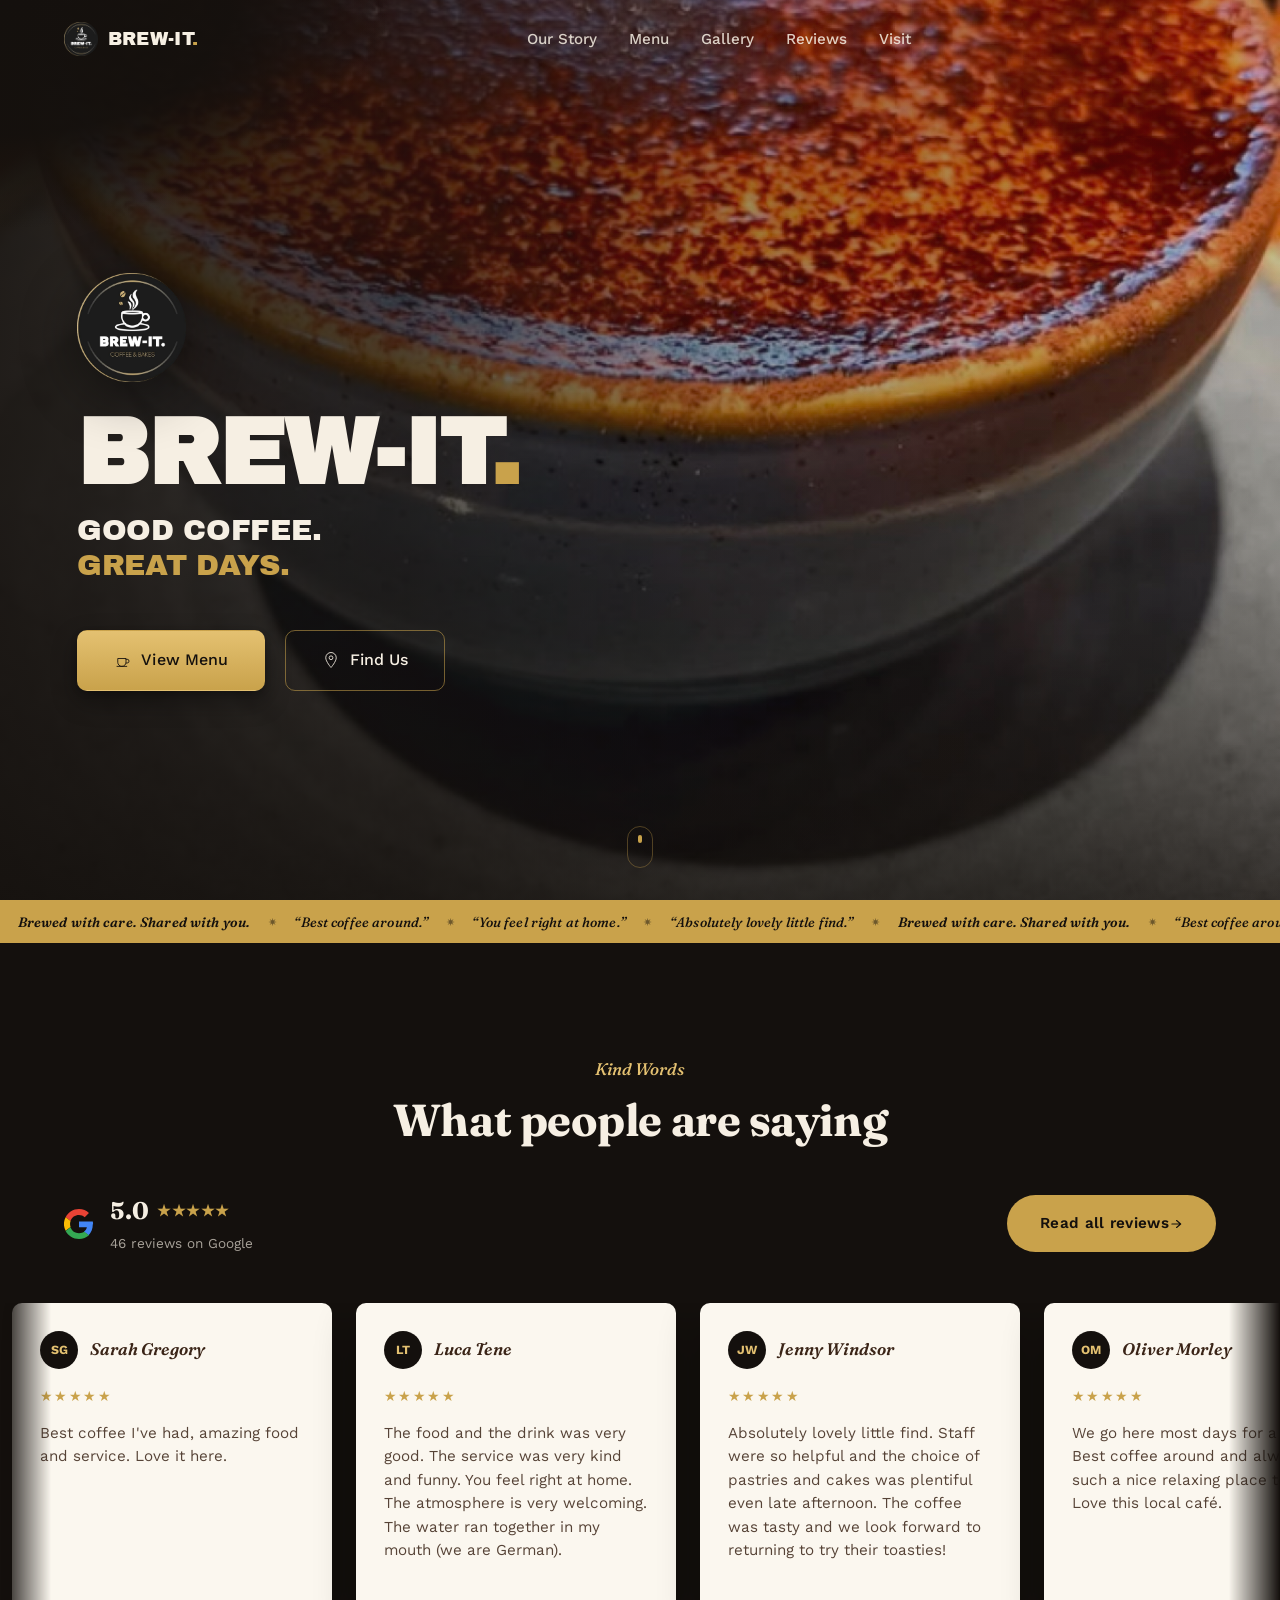
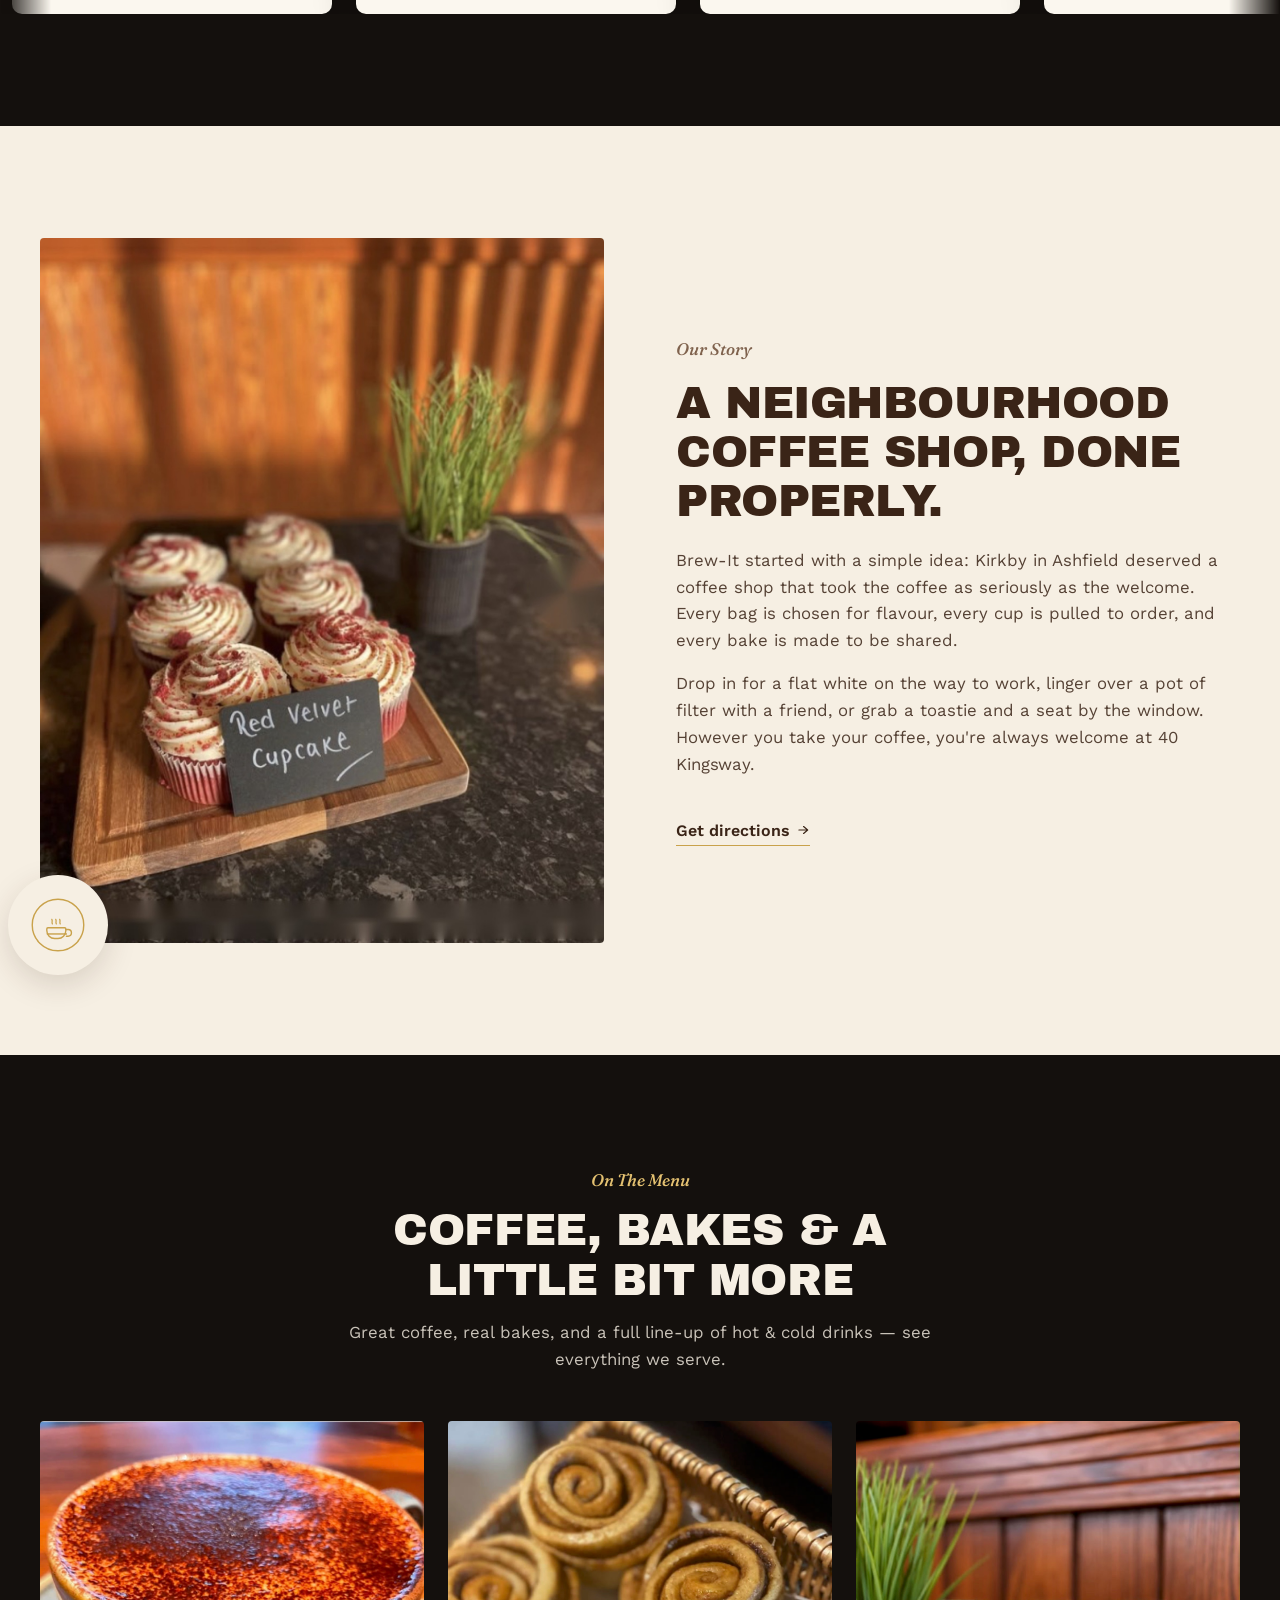
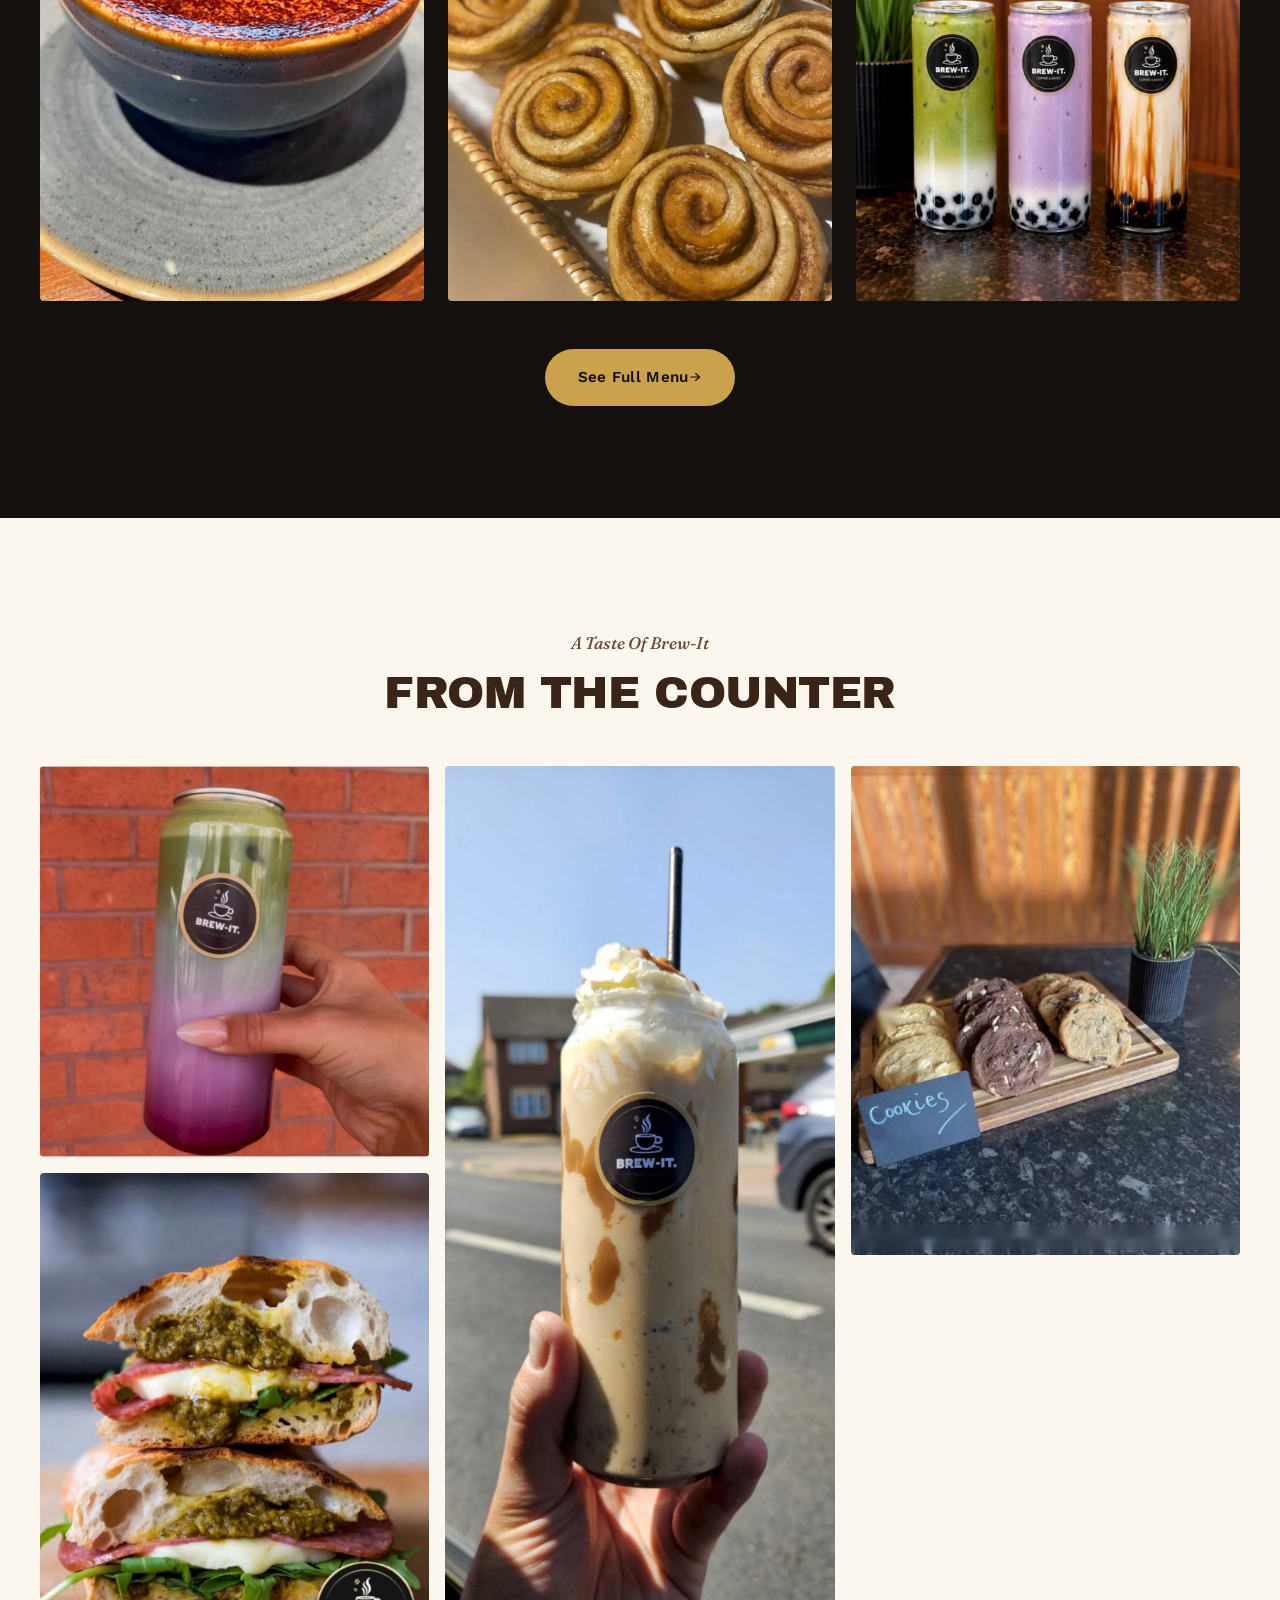
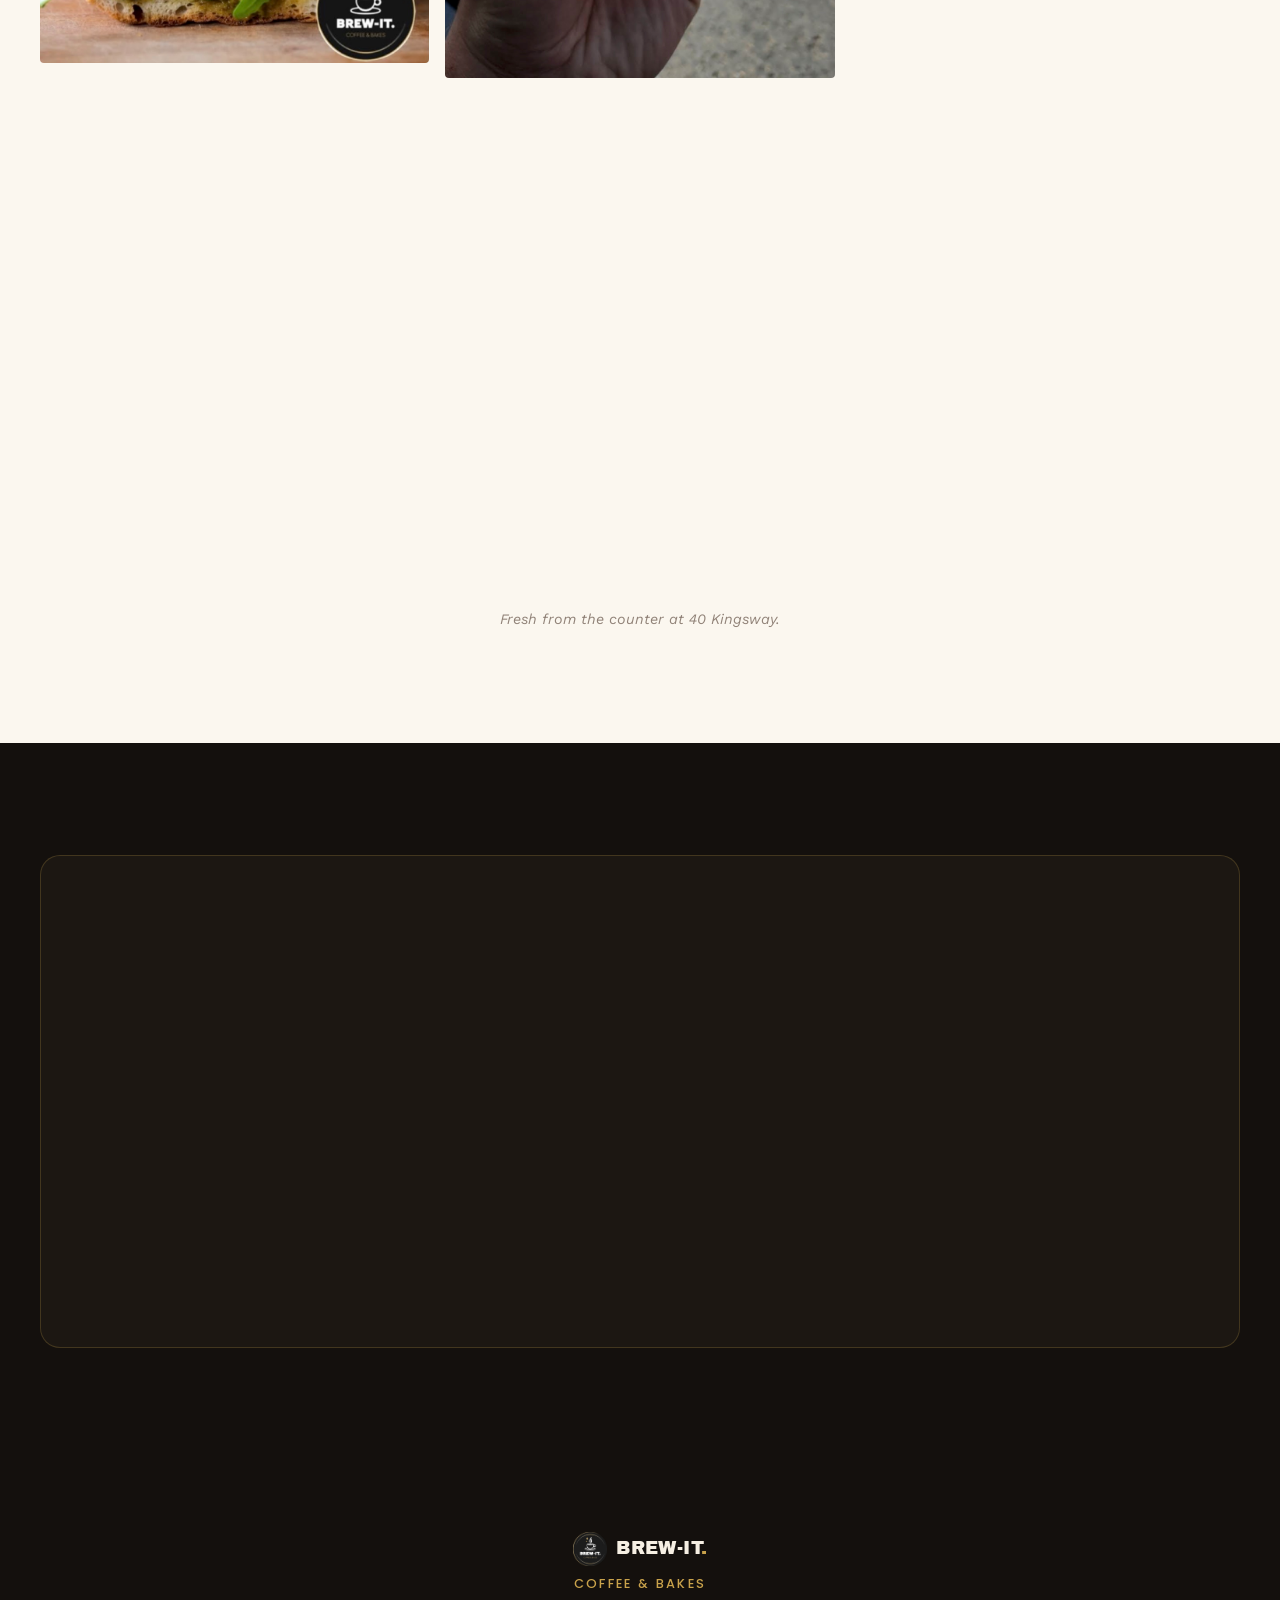
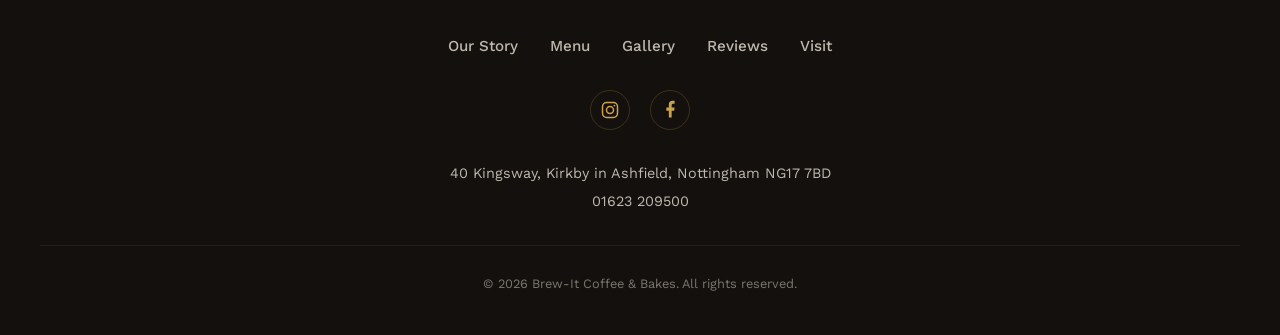
==== index.html @ 69f3419f "Swap hero video poster to the coffee photo next to the cinnamon rolls Replaces hero.jpg with menu-co" ====
<!doctype html>
<html lang="en">
<head>
<meta charset="UTF-8" />
<meta name="viewport" content="width=device-width, initial-scale=1" />
<title>Brew-It — Coffee &amp; Bakes, Kirkby in Ashfield</title>
<meta name="description" content="Brew-It Coffee & Bakes — good coffee, great days. Independent coffee shop at 40 Kingsway, Kirkby in Ashfield, Nottingham." />
<link rel="icon" href="assets/images/favicon.svg" type="image/svg+xml" />
<link rel="preconnect" href="https://fonts.googleapis.com" />
<link rel="preconnect" href="https://fonts.gstatic.com" crossorigin />
<link href="https://fonts.googleapis.com/css2?family=Archivo+Black&family=Fraunces:ital,opsz,wght@0,9..144,500;0,9..144,600;0,9..144,700;1,9..144,500&family=Poppins:wght@400;500;600&family=Work+Sans:wght@300;400;500;600;700&display=swap" rel="stylesheet">
<link rel="stylesheet" href="css/style.css" />
</head>
<body>

<!-- Reusable brand mark: gold ring + steaming cup, echoes the Brew-It logo -->
<svg width="0" height="0" style="position:absolute">
  <symbol id="ring-mark" viewBox="0 0 100 100">
    <circle cx="50" cy="50" r="46" fill="none" stroke="currentColor" stroke-width="2.5"/>
    <path d="M32 55 h30 a2 2 0 0 1 2 2 v3 a14 14 0 0 1 -14 14 h-6 a14 14 0 0 1 -14 -14 v-3 a2 2 0 0 1 2 -2 Z" fill="none" stroke="currentColor" stroke-width="2.5" stroke-linejoin="round"/>
    <path d="M64 58 h4 a6 6 0 0 1 0 12 h-3" fill="none" stroke="currentColor" stroke-width="2.5" stroke-linecap="round"/>
    <line x1="30" y1="66" x2="66" y2="66" stroke="currentColor" stroke-width="2.5"/>
    <path d="M40 48 c-2 -3 1 -4 -1 -8 M47 48 c-2 -3 1 -4 -1 -8 M54 48 c-2 -3 1 -4 -1 -8" fill="none" stroke="currentColor" stroke-width="2.2" stroke-linecap="round"/>
  </symbol>
  <symbol id="icon-bean" viewBox="0 0 48 48">
    <path d="M24 6c11 0 18 8 18 18s-7 18-18 18S6 34 6 24 13 6 24 6Z" fill="none" stroke="currentColor" stroke-width="2.3"/>
    <path d="M14 34C20 26 20 18 14 10" fill="none" stroke="currentColor" stroke-width="2.3" stroke-linecap="round"/>
  </symbol>
  <symbol id="icon-drip" viewBox="0 0 48 48">
    <path d="M24 6c7 10 13 17 13 24a13 13 0 1 1-26 0c0-7 6-14 13-24Z" fill="none" stroke="currentColor" stroke-width="2.3" stroke-linejoin="round"/>
  </symbol>
  <symbol id="icon-sun" viewBox="0 0 48 48">
    <circle cx="24" cy="24" r="10" fill="none" stroke="currentColor" stroke-width="2.3"/>
    <g stroke="currentColor" stroke-width="2.3" stroke-linecap="round">
      <line x1="24" y1="4" x2="24" y2="10"/><line x1="24" y1="38" x2="24" y2="44"/>
      <line x1="4" y1="24" x2="10" y2="24"/><line x1="38" y1="24" x2="44" y2="24"/>
      <line x1="9" y1="9" x2="13" y2="13"/><line x1="35" y1="35" x2="39" y2="39"/>
      <line x1="39" y1="9" x2="35" y2="13"/><line x1="13" y1="35" x2="9" y2="39"/>
    </g>
  </symbol>
  <symbol id="icon-croissant" viewBox="0 0 48 48">
    <path d="M6 30c4-14 16-22 30-22-2 6-2 10 2 14-6 0-9 3-9 8 0 4 3 7 8 7-8 6-18 8-27 3-6-3-6-6-4-10Z" fill="none" stroke="currentColor" stroke-width="2.3" stroke-linejoin="round"/>
  </symbol>
  <symbol id="icon-heart" viewBox="0 0 48 48">
    <path d="M24 41S6 29 6 17a10 10 0 0 1 18-6 10 10 0 0 1 18 6c0 12-18 24-18 24Z" fill="none" stroke="currentColor" stroke-width="2.3" stroke-linejoin="round"/>
  </symbol>
  <symbol id="icon-cup" viewBox="0 0 48 48">
    <path d="M10 20h22v10a11 11 0 0 1-11 11 11 11 0 0 1-11-11Z" fill="none" stroke="currentColor" stroke-width="2.3" stroke-linejoin="round"/>
    <path d="M32 22h3a5 5 0 0 1 0 10h-3" fill="none" stroke="currentColor" stroke-width="2.3" stroke-linecap="round"/>
    <line x1="8" y1="41" x2="34" y2="41" stroke="currentColor" stroke-width="2.3" stroke-linecap="round"/>
  </symbol>
  <symbol id="icon-pin" viewBox="0 0 48 48">
    <path d="M24 44S10 28 10 18a14 14 0 1 1 28 0c0 10-14 26-14 26Z" fill="none" stroke="currentColor" stroke-width="2.3" stroke-linejoin="round"/>
    <circle cx="24" cy="18" r="5" fill="none" stroke="currentColor" stroke-width="2.3"/>
  </symbol>
  <symbol id="icon-clock" viewBox="0 0 48 48">
    <circle cx="24" cy="24" r="18" fill="none" stroke="currentColor" stroke-width="2.3"/>
    <path d="M24 14v10l7 5" fill="none" stroke="currentColor" stroke-width="2.3" stroke-linecap="round" stroke-linejoin="round"/>
  </symbol>
  <symbol id="icon-phone" viewBox="0 0 48 48">
    <path d="M13 8h6l3 8-4 3c2 6 6 10 12 12l3-4 8 3v6c0 2-2 4-4 4C21 40 8 27 8 12c0-2 2-4 5-4Z" fill="none" stroke="currentColor" stroke-width="2.3" stroke-linejoin="round"/>
  </symbol>
  <symbol id="icon-arrow" viewBox="0 0 24 24">
    <path d="M5 12h13M13 6l7 6-7 6" fill="none" stroke="currentColor" stroke-width="2" stroke-linecap="round" stroke-linejoin="round"/>
  </symbol>
  <symbol id="icon-external" viewBox="0 0 24 24">
    <path d="M7 17 17 7M9 7h8v8" fill="none" stroke="currentColor" stroke-width="2" stroke-linecap="round" stroke-linejoin="round"/>
  </symbol>
  <symbol id="icon-instagram" viewBox="0 0 24 24">
    <rect x="3" y="3" width="18" height="18" rx="5" fill="none" stroke="currentColor" stroke-width="1.8"/>
    <circle cx="12" cy="12" r="4.2" fill="none" stroke="currentColor" stroke-width="1.8"/>
    <circle cx="17.3" cy="6.7" r="1.1" fill="currentColor"/>
  </symbol>
  <symbol id="icon-facebook" viewBox="0 0 24 24">
    <path d="M14 21v-8h3l.5-4H14V6.5c0-1.2.4-2 2.1-2H17.5V1.1C17.2 1 16.1 1 14.9 1 12.3 1 10.6 2.6 10.6 5.4V9H7.6v4h3v8Z" fill="currentColor"/>
  </symbol>
  <symbol id="icon-google" viewBox="0 0 48 48">
    <path fill="#EA4335" d="M24 9.5c3.5 0 6.6 1.2 9.1 3.6l6.8-6.8C35.9 2.4 30.4 0 24 0 14.6 0 6.5 5.4 2.6 13.2l7.9 6.1C12.4 13 17.7 9.5 24 9.5Z"/>
    <path fill="#4285F4" d="M46.5 24.5c0-1.6-.1-3.1-.4-4.5H24v9h12.6c-.5 3-2.2 5.5-4.7 7.2l7.4 5.7c4.3-4 6.8-9.9 6.8-17.4Z"/>
    <path fill="#FBBC05" d="M10.5 19.3a14.5 14.5 0 0 0 0 9.4l-7.9 6.1a24 24 0 0 1 0-21.6l7.9 6.1Z"/>
    <path fill="#34A853" d="M24 48c6.5 0 11.9-2.1 15.9-5.9l-7.4-5.7c-2.1 1.4-4.8 2.2-8.5 2.2-6.3 0-11.6-3.5-13.5-9.5l-7.9 6.1C6.5 42.6 14.6 48 24 48Z"/>
  </symbol>
</svg>

<a class="skip-link" href="#main">Skip to main content</a>

<header class="nav" id="siteNav">
  <div class="nav-inner">
    <a class="brand" href="#home" aria-label="Brew-It home">
      <img class="mark" src="assets/images/brand/logo.png" alt="" />
      <span class="brand-word">BREW-IT<span class="brand-dot">.</span></span>
    </a>
    <nav class="nav-links" aria-label="Primary">
      <a href="#story">Our Story</a>
      <a href="menu.html">Menu</a>
      <a href="#gallery">Gallery</a>
      <a href="#reviews">Reviews</a>
      <a href="visit.html">Visit</a>
    </nav>
    <button class="nav-toggle" id="navToggle" aria-expanded="false" aria-controls="mobileMenu" aria-label="Open menu">
      <span></span><span></span><span></span>
    </button>
  </div>
  <div class="mobile-menu" id="mobileMenu">
    <a href="#story">Our Story</a>
    <a href="menu.html">Menu</a>
    <a href="#gallery">Gallery</a>
    <a href="#reviews">Reviews</a>
    <a href="visit.html">Visit</a>
  </div>
</header>

<main id="main">

  <!-- HERO -->
  <section class="hero" id="home">
    <div class="hero-media">
      <video autoplay muted loop playsinline
        poster="assets/images/photos/menu-coffee.jpg"
        aria-hidden="true">
        <source src="assets/video/hero.mp4" type="video/mp4" />
      </video>
    </div>
    <div class="hero-scrim"></div>
    <div class="hero-content">
      <img class="hero-logo" src="assets/images/brand/logo.png" alt="Brew-It — Coffee &amp; Bakes" width="96" height="96" />
      <h1 class="hero-title">Brew-It<span class="gold">.</span></h1>
      <p class="hero-tagline">GOOD COFFEE.<br><span class="gold">GREAT DAYS.</span></p>
      <div class="hero-actions">
        <a href="menu.html" class="btn btn-gold"><svg class="icon-xs" aria-hidden="true"><use href="#icon-cup"/></svg> View Menu</a>
        <a href="visit.html" class="btn btn-outline"><svg class="icon-xs" aria-hidden="true"><use href="#icon-pin"/></svg> Find Us</a>
      </div>
    </div>
    <a class="scroll-cue" href="#values" aria-label="Scroll to content">
      <span></span>
    </a>
  </section>

  <!-- RIBBON: tagline sliding together with kind words -->
  <div class="ribbon">
    <div class="ribbon-track">
      <span class="ribbon-group">
        <span class="ribbon-item ribbon-item-tag">Brewed with care. Shared with you.</span>
        <span class="ribbon-sep" aria-hidden="true">✷</span>
        <span class="ribbon-item">“Best coffee around.”</span>
        <span class="ribbon-sep" aria-hidden="true">✷</span>
        <span class="ribbon-item">“You feel right at home.”</span>
        <span class="ribbon-sep" aria-hidden="true">✷</span>
        <span class="ribbon-item">“Absolutely lovely little find.”</span>
        <span class="ribbon-sep" aria-hidden="true">✷</span>
      </span>
      <span class="ribbon-group" aria-hidden="true">
        <span class="ribbon-item ribbon-item-tag">Brewed with care. Shared with you.</span>
        <span class="ribbon-sep" aria-hidden="true">✷</span>
        <span class="ribbon-item">“Best coffee around.”</span>
        <span class="ribbon-sep" aria-hidden="true">✷</span>
        <span class="ribbon-item">“You feel right at home.”</span>
        <span class="ribbon-sep" aria-hidden="true">✷</span>
        <span class="ribbon-item">“Absolutely lovely little find.”</span>
        <span class="ribbon-sep" aria-hidden="true">✷</span>
      </span>
    </div>
  </div>

  <!-- REVIEWS -->
  <section class="reviews" id="reviews">
    <div class="section-head">
      <p class="eyebrow eyebrow-light">Kind Words</p>
      <h2>What people are saying</h2>
    </div>

    <div class="reviews-head">
      <div class="reviews-rating">
        <svg class="icon-google" aria-hidden="true"><use href="#icon-google"/></svg>
        <div class="reviews-rating-text">
          <span class="reviews-score"><span id="reviewsScore">5.0</span><span class="reviews-score-stars" aria-hidden="true">★★★★★</span></span>
          <span class="reviews-count" id="reviewsCount">46 reviews on Google</span>
        </div>
      </div>
      <a class="btn btn-gold" id="reviewsLink" href="https://maps.google.com/?cid=4557499502596053492" target="_blank" rel="noopener">
        Read all reviews <svg class="icon-xs" aria-hidden="true"><use href="#icon-arrow"/></svg>
      </a>
    </div>

    <div class="review-marquee">
      <div class="review-track" id="reviewTrack">
        <div class="review-group">
          <blockquote class="review-tile">
            <div class="review-tile-head"><span class="review-avatar">SG</span><cite>Sarah Gregory</cite></div>
            <div class="review-tile-stars" aria-hidden="true">★★★★★</div>
            <p>Best coffee I've had, amazing food and service. Love it here.</p>
          </blockquote>
          <blockquote class="review-tile">
            <div class="review-tile-head"><span class="review-avatar">LT</span><cite>Luca Tene</cite></div>
            <div class="review-tile-stars" aria-hidden="true">★★★★★</div>
            <p>The food and the drink was very good. The service was very kind and funny. You feel right at home. The atmosphere is very welcoming. The water ran together in my mouth (we are German).</p>
          </blockquote>
          <blockquote class="review-tile">
            <div class="review-tile-head"><span class="review-avatar">JW</span><cite>Jenny Windsor</cite></div>
            <div class="review-tile-stars" aria-hidden="true">★★★★★</div>
            <p>Absolutely lovely little find. Staff were so helpful and the choice of pastries and cakes was plentiful even late afternoon. The coffee was tasty and we look forward to returning to try their toasties!</p>
          </blockquote>
          <blockquote class="review-tile">
            <div class="review-tile-head"><span class="review-avatar">OM</span><cite>Oliver Morley</cite></div>
            <div class="review-tile-stars" aria-hidden="true">★★★★★</div>
            <p>We go here most days for a coffee! Best coffee around and always such a nice relaxing place to sit. Love this local café.</p>
          </blockquote>
          <blockquote class="review-tile">
            <div class="review-tile-head"><span class="review-avatar">KG</span><cite>Kay Gilson</cite></div>
            <div class="review-tile-stars" aria-hidden="true">★★★★★</div>
            <p>First time we visited today and what a lovely experience. Delicious food and drinks and clean and relaxing atmosphere. Had my son with us and he enjoyed his sausage roll before a trip to the park. Will definitely visit again ☺️</p>
          </blockquote>
        </div>
        <div class="review-group" aria-hidden="true">
          <blockquote class="review-tile">
            <div class="review-tile-head"><span class="review-avatar">SG</span><cite>Sarah Gregory</cite></div>
            <div class="review-tile-stars" aria-hidden="true">★★★★★</div>
            <p>Best coffee I've had, amazing food and service. Love it here.</p>
          </blockquote>
          <blockquote class="review-tile">
            <div class="review-tile-head"><span class="review-avatar">LT</span><cite>Luca Tene</cite></div>
            <div class="review-tile-stars" aria-hidden="true">★★★★★</div>
            <p>The food and the drink was very good. The service was very kind and funny. You feel right at home. The atmosphere is very welcoming. The water ran together in my mouth (we are German).</p>
          </blockquote>
          <blockquote class="review-tile">
            <div class="review-tile-head"><span class="review-avatar">JW</span><cite>Jenny Windsor</cite></div>
            <div class="review-tile-stars" aria-hidden="true">★★★★★</div>
            <p>Absolutely lovely little find. Staff were so helpful and the choice of pastries and cakes was plentiful even late afternoon. The coffee was tasty and we look forward to returning to try their toasties!</p>
          </blockquote>
          <blockquote class="review-tile">
            <div class="review-tile-head"><span class="review-avatar">OM</span><cite>Oliver Morley</cite></div>
            <div class="review-tile-stars" aria-hidden="true">★★★★★</div>
            <p>We go here most days for a coffee! Best coffee around and always such a nice relaxing place to sit. Love this local café.</p>
          </blockquote>
          <blockquote class="review-tile">
            <div class="review-tile-head"><span class="review-avatar">KG</span><cite>Kay Gilson</cite></div>
            <div class="review-tile-stars" aria-hidden="true">★★★★★</div>
            <p>First time we visited today and what a lovely experience. Delicious food and drinks and clean and relaxing atmosphere. Had my son with us and he enjoyed his sausage roll before a trip to the park. Will definitely visit again ☺️</p>
          </blockquote>
        </div>
      </div>
    </div>
  </section>

  <!-- STORY -->
  <section class="story" id="story">
    <div class="story-inner">
      <div class="story-media">
        <img src="assets/images/photos/story.jpg" alt="Red velvet cupcakes on the counter inside Brew-It" loading="lazy" />
        <span class="story-media-ring"><svg class="mark" aria-hidden="true"><use href="#ring-mark"/></svg></span>
      </div>
      <div class="story-copy">
        <p class="eyebrow">Our Story</p>
        <h2>A neighbourhood coffee shop, done properly.</h2>
        <p>Brew-It started with a simple idea: Kirkby in Ashfield deserved a coffee shop that took the coffee as seriously as the welcome. Every bag is chosen for flavour, every cup is pulled to order, and every bake is made to be shared.</p>
        <p>Drop in for a flat white on the way to work, linger over a pot of filter with a friend, or grab a toastie and a seat by the window. However you take your coffee, you're always welcome at 40 Kingsway.</p>
        <a href="visit.html" class="text-link">Get directions <svg class="icon-xs" aria-hidden="true"><use href="#icon-arrow"/></svg></a>
      </div>
    </div>
  </section>

  <!-- MENU -->
  <section class="menu" id="menu">
    <div class="section-head">
      <p class="eyebrow eyebrow-light">On The Menu</p>
      <h2>Coffee, bakes &amp; a little bit more</h2>
      <p class="section-sub">Great coffee, real bakes, and a full line-up of hot &amp; cold drinks — see everything we serve.</p>
    </div>

    <div class="menu-teaser-grid">
      <img src="assets/images/photos/menu-coffee.jpg" alt="Flat white with delicate crema at Brew-It" loading="lazy" />
      <img src="assets/images/photos/menu-bakes.jpg" alt="Basket of freshly baked cinnamon swirls" loading="lazy" />
      <img src="assets/images/photos/menu-cold.jpg" alt="Three Brew-It iced bubble tea cans in matcha, taro and brown sugar" loading="lazy" />
    </div>

    <div class="menu-teaser-cta">
      <a href="menu.html" class="btn btn-gold">See Full Menu <svg class="icon-xs" aria-hidden="true"><use href="#icon-arrow"/></svg></a>
    </div>
  </section>

  <!-- GALLERY -->
  <section class="gallery" id="gallery">
    <div class="section-head">
      <p class="eyebrow">A Taste Of Brew-It</p>
      <h2>From the counter</h2>
    </div>
    <div class="gallery-grid">
      <figure class="g-item">
        <img src="assets/images/photos/gallery-1.jpg" alt="Ombre matcha and taro bubble tea can against a brick wall" loading="lazy" />
      </figure>
      <figure class="g-item">
        <img src="assets/images/photos/gallery-2.jpg" alt="Pesto, salami and mozzarella toastie stacked and sliced" loading="lazy" />
      </figure>
      <figure class="g-item">
        <img src="assets/images/photos/gallery-3.jpg" alt="Sliced red velvet cake with cream cheese frosting" loading="lazy" />
      </figure>
      <figure class="g-item">
        <img src="assets/images/photos/gallery-4.jpg" alt="Iced caramel drink with whipped cream held outside Brew-It" loading="lazy" />
      </figure>
      <figure class="g-item">
        <img src="assets/images/photos/gallery-5.jpg" alt="Platter of assorted cookies on a wooden board" loading="lazy" />
      </figure>
      <figure class="g-item">
        <img src="assets/images/photos/gallery-6.jpg" alt="Whole carrot cake with toasted almonds and icing" loading="lazy" />
      </figure>
    </div>
    <p class="menu-note">Fresh from the counter at 40 Kingsway.</p>
  </section>

  <!-- CONTACT CTA -->
  <section class="contact-cta">
    <div class="contact-card">
      <div class="contact-card-order">
        <p class="eyebrow eyebrow-light">Order Online</p>
        <h2>Coffee &amp; bakes,<br>delivered.</h2>
        <p>Order Brew-It's coffee and bakes straight to your door, or set it to collection, via Just Eat.</p>
        <a class="btn btn-gold" href="https://www.just-eat.co.uk/restaurants-brew-it-sutton-in-ashfield/menu?serviceType=collection&utm_source=google&utm_medium=organic&utm_campaign=foodorder" target="_blank" rel="noopener">
          Order on Just Eat <svg class="icon-xs" aria-hidden="true"><use href="#icon-external"/></svg>
        </a>
        <a class="text-link contact-card-link" href="visit.html">See full contact details <svg class="icon-xs" aria-hidden="true"><use href="#icon-arrow"/></svg></a>
      </div>
      <div class="contact-card-visit">
        <p class="eyebrow eyebrow-light">Visit Us</p>
        <ul class="contact-card-list">
          <li>
            <svg class="icon-md" aria-hidden="true"><use href="#icon-pin"/></svg>
            <div>40 Kingsway,<br>Kirkby in Ashfield, Nottingham NG17 7BD</div>
          </li>
          <li>
            <svg class="icon-md" aria-hidden="true"><use href="#icon-phone"/></svg>
            <div><a href="tel:+441623209500">01623 209500</a></div>
          </li>
        </ul>
        <div class="hours contact-card-hours">
          <div><span>Mon – Fri</span><span>7:30am – 4:30pm</span></div>
          <div><span>Saturday</span><span>8:00am – 4:30pm</span></div>
          <div><span>Sunday</span><span>9:00am – 3:00pm</span></div>
        </div>
      </div>
    </div>
  </section>

</main>

<footer class="footer">
  <div class="footer-inner">
    <a class="brand brand-footer" href="#home" aria-label="Brew-It home">
      <img class="mark" src="assets/images/brand/logo.png" alt="" />
      <span class="brand-word">BREW-IT<span class="brand-dot">.</span></span>
    </a>
    <p class="footer-tag brand-tagline">Coffee &amp; Bakes</p>

    <nav class="footer-links" aria-label="Footer">
      <a href="#story">Our Story</a>
      <a href="menu.html">Menu</a>
      <a href="#gallery">Gallery</a>
      <a href="#reviews">Reviews</a>
      <a href="visit.html">Visit</a>
    </nav>

    <div class="footer-social" aria-label="Social media">
      <a href="https://www.instagram.com/brew_it_kirkby/" target="_blank" rel="noopener" aria-label="Brew-It on Instagram"><svg class="icon-sm" aria-hidden="true"><use href="#icon-instagram"/></svg></a>
      <a href="https://www.facebook.com/p/Brew-It-61562312530699/" target="_blank" rel="noopener" aria-label="Brew-It on Facebook"><svg class="icon-sm" aria-hidden="true"><use href="#icon-facebook"/></svg></a>
    </div>

    <div class="footer-contact">
      <p>40 Kingsway, Kirkby in Ashfield, Nottingham NG17 7BD</p>
      <p><a href="tel:+441623209500">01623 209500</a></p>
    </div>

    <p class="footer-legal">&copy; <span id="year"></span> Brew-It Coffee &amp; Bakes. All rights reserved.</p>
  </div>
</footer>

<script src="js/config.js"></script>
<script src="js/main.js"></script>
</body>
</html>
---- css/style.css ----
/* ============================================================
   Brew-It — Coffee & Bakes
   Token system derived from the brand's own poster/logo: warm
   near-black + antique gold + cream, not a generic dark theme.
   ============================================================ */

:root {
  /* Color */
  --ink: #14100D;
  --ink-2: #1C1712;
  --ink-3: #241C15;
  --gold: #C9A24B;
  --gold-bright: #E4C171;
  --gold-dim: rgba(201, 162, 75, .35);
  --cream: #F6EFE3;
  --cream-2: #FBF7EF;
  --paper: #EFE1C4;
  --espresso: #3A2417;
  --espresso-soft: #6B4A34;
  --line-dark: rgba(201, 162, 75, .22);
  --line-light: rgba(58, 36, 23, .14);

  /* Type */
  --font-display: 'Archivo Black', 'Arial Black', sans-serif;
  --font-accent: 'Fraunces', Georgia, serif;
  --font-body: 'Work Sans', -apple-system, BlinkMacSystemFont, sans-serif;

  /* Rhythm */
  --container: 1200px;
  --radius: 4px;
  --ease: cubic-bezier(.22, .61, .36, 1);
}

/* ---------- Reset ---------- */
*, *::before, *::after { box-sizing: border-box; }
html { scroll-behavior: smooth; }
@media (prefers-reduced-motion: reduce) {
  html { scroll-behavior: auto; }
  *, *::before, *::after { animation-duration: .01ms !important; animation-iteration-count: 1 !important; transition-duration: .01ms !important; scroll-behavior: auto !important; }
}
body, h1, h2, h3, p, ul, blockquote, figure { margin: 0; }
ul { padding: 0; list-style: none; }
img { max-width: 100%; display: block; }
a { color: inherit; text-decoration: none; }
button { font: inherit; background: none; border: 0; cursor: pointer; }
input, textarea { font: inherit; }

body {
  font-family: var(--font-body);
  background: var(--cream);
  color: var(--espresso);
  line-height: 1.6;
  font-size: 16px;
  -webkit-font-smoothing: antialiased;
}

:focus-visible {
  outline: 2px solid var(--gold);
  outline-offset: 3px;
}

.skip-link {
  position: absolute;
  left: 1rem; top: -3rem;
  background: var(--gold);
  color: var(--ink);
  padding: .6rem 1rem;
  border-radius: var(--radius);
  z-index: 1000;
  transition: top .2s var(--ease);
  font-weight: 600;
}
.skip-link:focus { top: 1rem; }

/* ---------- Utility ---------- */
.eyebrow {
  display: inline-flex; align-items: center; gap: .5rem;
  font-family: var(--font-accent); font-style: italic; font-weight: 500;
  color: var(--espresso-soft);
  font-size: 1.05rem;
  margin-bottom: .75rem;
}
.eyebrow-light { color: var(--gold-bright); }
.eyebrow svg { color: var(--gold); }

/* Matches the wordmark's own "COFFEE & BAKES" lettering: geometric,
   wide-tracked, gold-on-dark — used anywhere that exact phrase appears. */
.brand-tagline {
  font-family: 'Poppins', var(--font-body);
  font-style: normal;
  font-weight: 500;
  text-transform: uppercase;
  letter-spacing: .18em;
  color: var(--gold);
}

h2 {
  font-family: var(--font-display);
  font-weight: 400;
  text-transform: uppercase;
  letter-spacing: -.01em;
  font-size: clamp(1.9rem, 3.5vw, 3rem);
  line-height: 1.1;
}

.section-head { max-width: 640px; margin: 0 auto 3rem; text-align: center; }
.section-sub { margin-top: .9rem; font-size: 1.05rem; opacity: .8; }

.btn {
  display: inline-flex; align-items: center; justify-content: center;
  padding: .95rem 2rem;
  border-radius: 999px;
  font-weight: 600;
  font-size: .95rem;
  letter-spacing: .02em;
  cursor: pointer;
  transition: transform .2s var(--ease), background-color .2s var(--ease), color .2s var(--ease), border-color .2s var(--ease);
  border: 1.5px solid transparent;
  min-height: 44px;
}
.btn:hover { transform: translateY(-2px); }
.btn-gold { background: var(--gold); color: var(--ink); }
.btn-gold:hover { background: var(--gold-bright); }
.btn-outline { border-color: var(--gold-dim); color: var(--cream); }
.btn-outline:hover { border-color: var(--gold); background: rgba(201,162,75,.08); }
.btn-outline-light { border-color: var(--espresso); color: var(--espresso); background: transparent; width: 100%; }
.btn-outline-light:hover { background: var(--espresso); color: var(--cream); }

.icon-xs { width: 14px; height: 14px; }
.icon-sm { width: 20px; height: 20px; }
.icon-md { width: 26px; height: 26px; flex-shrink: 0; }
.icon-lg { width: 42px; height: 42px; color: var(--gold); margin-bottom: 1rem; }

.text-link {
  display: inline-flex; align-items: center; gap: .4rem;
  font-weight: 600; color: var(--espresso);
  border-bottom: 1.5px solid var(--gold);
  padding-bottom: .1rem;
  margin-top: 1.5rem;
}
.text-link svg { transition: transform .2s var(--ease); }
.text-link:hover svg { transform: translateX(3px); }

.menu-note { text-align: center; margin-top: 2.5rem; font-size: .9rem; opacity: .55; font-style: italic; }

/* ---------- Nav ---------- */
.nav {
  position: fixed; top: 0; left: 0; right: 0; z-index: 100;
  transition: background-color .3s var(--ease), box-shadow .3s var(--ease), padding .3s var(--ease);
  padding: 1.4rem 0;
}
.nav.is-scrolled {
  background: rgba(20, 16, 13, .92);
  backdrop-filter: blur(8px);
  box-shadow: 0 8px 24px rgba(0,0,0,.25);
  padding: .85rem 0;
}
.nav-inner {
  max-width: var(--container); margin: 0 auto; padding: 0 1.5rem;
  display: flex; align-items: center; justify-content: space-between; gap: 1.5rem;
}
.brand { display: inline-flex; align-items: center; gap: .6rem; color: var(--cream); }
.mark { width: 34px; height: 34px; color: var(--gold); flex-shrink: 0; object-fit: contain; }
.brand-word {
  font-family: var(--font-display); font-size: 1.15rem; letter-spacing: .02em;
}
.brand-dot { color: var(--gold); }

.nav-links { display: flex; gap: 2rem; flex: 1; justify-content: center; }
.nav-links a {
  color: var(--cream); opacity: .85; font-weight: 500; font-size: .95rem;
  position: relative; padding: .3rem 0;
}
.nav-links a::after {
  content: ''; position: absolute; left: 0; right: 100%; bottom: 0; height: 1.5px;
  background: var(--gold); transition: right .25s var(--ease);
}
.nav-links a:hover { opacity: 1; }
.nav-links a:hover::after { right: 0; }
.nav-links a[aria-current="page"], .mobile-menu a[aria-current="page"] { opacity: 1; color: var(--gold-bright); }
.nav-links a[aria-current="page"]::after { right: 0; }

.nav-toggle {
  display: none; flex-direction: column; gap: 5px; padding: .5rem;
  width: 44px; height: 44px; align-items: center; justify-content: center;
}
.nav-toggle span { width: 22px; height: 2px; background: var(--cream); transition: transform .25s var(--ease), opacity .25s var(--ease); }
.nav-toggle[aria-expanded="true"] span:nth-child(1) { transform: translateY(7px) rotate(45deg); }
.nav-toggle[aria-expanded="true"] span:nth-child(2) { opacity: 0; }
.nav-toggle[aria-expanded="true"] span:nth-child(3) { transform: translateY(-7px) rotate(-45deg); }

.mobile-menu {
  display: none; flex-direction: column; gap: 0;
  background: rgba(20,16,13,.98);
  overflow: hidden; max-height: 0;
  transition: max-height .3s var(--ease);
}
.mobile-menu.is-open { max-height: 400px; }
.mobile-menu a {
  color: var(--cream); padding: 1rem 1.5rem; border-top: 1px solid var(--line-dark);
  font-weight: 500;
}
.mobile-menu .btn { margin: 1rem 1.5rem; }

/* ---------- Hero ---------- */
.hero {
  position: relative;
  min-height: 100dvh;
  display: flex; align-items: center; justify-content: flex-start;
  overflow: hidden;
  background: var(--ink);
}
.hero-media { position: absolute; inset: 0; }
.hero-media img, .hero-media video {
  width: 100%; height: 100%; object-fit: cover; object-position: 70% center;
}
.hero-scrim {
  position: absolute; inset: 0;
  background:
    radial-gradient(36vw 30vh at 0% 0%, rgba(20,16,13,1) 0%, rgba(20,16,13,.94) 50%, rgba(20,16,13,0) 85%),
    linear-gradient(90deg, rgba(20,16,13,.92) 0%, rgba(20,16,13,.72) 32%, rgba(20,16,13,.32) 58%, rgba(20,16,13,.12) 100%),
    linear-gradient(180deg, rgba(20,16,13,.15) 0%, rgba(20,16,13,.1) 55%, rgba(20,16,13,.8) 100%);
}
.hero-content {
  position: relative; z-index: 2; text-align: left; color: var(--cream);
  display: flex; flex-direction: column; align-items: flex-start;
  padding: 8rem 6vw 4rem; max-width: 760px; width: 100%;
}
.hero-logo {
  width: clamp(80px, 8.5vw, 124px);
  height: auto;
  margin: 0 0 1.75rem;
  filter: drop-shadow(0 12px 28px rgba(0,0,0,.45));
  animation: logo-in .8s var(--ease) both;
}
@keyframes logo-in { from { opacity: 0; transform: translateY(-14px) scale(.92); } to { opacity: 1; transform: none; } }
@media (prefers-reduced-motion: reduce) { .hero-logo { animation: none; } }

.hero-title {
  font-family: var(--font-display);
  text-transform: uppercase;
  font-size: clamp(2.8rem, 7.5vw, 5.75rem);
  line-height: .95;
  letter-spacing: -.01em;
}
.hero-content .gold { color: var(--gold); }
.hero-tagline {
  font-family: var(--font-display);
  text-transform: uppercase;
  font-size: clamp(1.2rem, 2.6vw, 1.85rem);
  line-height: 1.15;
  letter-spacing: -.01em;
  margin-top: 1rem;
}
.hero-actions { margin-top: 3rem; display: flex; gap: 1.25rem; justify-content: flex-start; flex-wrap: wrap; }
.hero-actions .btn {
  font-family: var(--font-body);
  text-transform: none;
  font-weight: 500;
  font-size: 1rem;
  letter-spacing: .005em;
  padding: 1.05rem 2.25rem;
  gap: .6rem;
  border-radius: 10px;
  transition: transform .18s var(--ease), box-shadow .18s var(--ease), background .18s var(--ease), border-color .18s var(--ease);
}
.hero-actions .btn svg { width: 18px; height: 18px; flex-shrink: 0; }
.hero-actions .btn:hover { transform: translateY(-1px) scale(1.025); }
.hero-actions .btn:active { transform: translateY(0) scale(1); }

.hero-actions .btn-gold {
  background: linear-gradient(180deg, var(--gold-bright) 0%, var(--gold) 100%);
  box-shadow: 0 10px 24px rgba(0,0,0,.35), 0 2px 6px rgba(0,0,0,.2);
}
.hero-actions .btn-gold:hover {
  background: linear-gradient(180deg, var(--gold-bright) 0%, color-mix(in srgb, var(--gold) 85%, black) 100%);
  box-shadow: 0 14px 30px rgba(0,0,0,.4), 0 4px 8px rgba(0,0,0,.25);
}

.hero-actions .btn-outline {
  border-width: 1.75px;
  border-color: rgba(201, 162, 75, .55);
  background: transparent;
}
.hero-actions .btn-outline:hover {
  background: rgba(201, 162, 75, .14);
  border-color: rgba(201, 162, 75, .8);
}

/* ---------- Ribbon ---------- */
.ribbon {
  background: var(--gold);
  overflow: hidden;
  white-space: nowrap;
  padding: .55rem 0;
  border-bottom: 1px solid var(--ink);
}
.ribbon-track {
  display: inline-flex;
  width: max-content;
  animation: ribbon-slide 32s linear infinite;
}
.ribbon-group { display: inline-flex; align-items: center; flex-shrink: 0; }
.ribbon-item {
  font-family: var(--font-accent); font-style: italic; font-weight: 500;
  font-size: .85rem; letter-spacing: .01em; color: var(--ink);
  padding: 0 1.1rem;
}
.ribbon-item-tag { font-weight: 600; }
.ribbon-sep { color: var(--ink); opacity: .5; font-size: .7rem; }
@keyframes ribbon-slide { from { transform: translateX(0); } to { transform: translateX(-50%); } }
@media (prefers-reduced-motion: reduce) { .ribbon-track { animation: none; } }

.scroll-cue {
  position: absolute; bottom: 2rem; left: 50%; transform: translateX(-50%);
  z-index: 2; width: 26px; height: 42px; border: 1.5px solid var(--gold-dim);
  border-radius: 999px; display: flex; justify-content: center; padding-top: 8px;
}
.scroll-cue span {
  width: 4px; height: 8px; background: var(--gold);
  border-radius: 999px; animation: cue 1.8s infinite var(--ease);
}
@keyframes cue { 0% { opacity: 1; transform: translateY(0); } 70% { opacity: 0; transform: translateY(14px); } 100% { opacity: 0; } }
@media (prefers-reduced-motion: reduce) { .scroll-cue span { animation: none; } }

/* ---------- Page hero (secondary pages, e.g. Visit) ---------- */
.page-hero {
  background: var(--ink); color: var(--cream);
  padding: 10rem 1.5rem 4rem; text-align: center;
}
.page-hero-inner { max-width: 620px; margin: 0 auto; }
.page-hero .eyebrow { justify-content: center; }
.page-hero h1 {
  font-family: var(--font-display); text-transform: uppercase;
  font-size: clamp(2.1rem, 5vw, 3.25rem); line-height: 1.05; letter-spacing: -.01em;
}
.page-hero-sub { margin-top: 1rem; font-size: 1.05rem; opacity: .78; }

/* ---------- Values ---------- */
.values { background: var(--cream-2); padding: 4.5rem 1.5rem; border-bottom: 1px solid var(--line-light); }
.value-grid {
  max-width: var(--container); margin: 0 auto;
  display: grid; grid-template-columns: repeat(5, 1fr); gap: 2rem;
  text-align: center;
}
.value-grid h3 { font-family: var(--font-body); font-weight: 700; font-size: 1rem; margin-bottom: .4rem; }
.value-grid p { font-size: .9rem; opacity: .7; }

/* ---------- Story ---------- */
.story { background: var(--cream); padding: 7rem 1.5rem; }
.story-inner {
  max-width: var(--container); margin: 0 auto;
  display: grid; grid-template-columns: 1fr 1fr; gap: 4.5rem; align-items: center;
}
.story-media { position: relative; }
.story-media img { border-radius: var(--radius); width: 100%; aspect-ratio: 4/5; object-fit: cover; }
.story-media-ring {
  position: absolute; bottom: -2rem; left: -2rem;
  width: 100px; height: 100px; color: var(--gold);
  background: var(--cream); border-radius: 50%;
  display: flex; align-items: center; justify-content: center;
  box-shadow: 0 10px 30px rgba(58,36,23,.15);
}
.story-media-ring .mark { width: 56px; height: 56px; }
.story-copy h2 { margin-bottom: 1.25rem; }
.story-copy p { margin-bottom: 1rem; font-size: 1.05rem; opacity: .85; }

/* ---------- Menu (homepage teaser) ---------- */
.menu { background: var(--ink); color: var(--cream); padding: 7rem 1.5rem; }
.menu .section-head h2 { color: var(--cream); }
.menu .section-sub { color: var(--cream); }

.menu-teaser-grid {
  max-width: var(--container); margin: 0 auto 3rem;
  display: grid; grid-template-columns: repeat(3, 1fr); gap: 1.5rem;
}
.menu-teaser-grid img {
  width: 100%; aspect-ratio: 4/5; object-fit: cover; border-radius: var(--radius);
}
.menu-teaser-cta { text-align: center; }

/* ---------- Menu (shared list styles, used on menu.html too) ---------- */
.menu-list li { padding: .9rem 0; border-bottom: 1px solid var(--line-dark); }
.menu-item-row { display: flex; align-items: baseline; gap: .5rem; }
.menu-item-name { font-weight: 600; }
.menu-item-dots {
  flex: 1; border-bottom: 1px dotted var(--line-dark); transform: translateY(-4px);
}
.menu-item-price { color: var(--gold-bright); font-weight: 600; font-variant-numeric: tabular-nums; white-space: nowrap; }
.menu-item-desc { margin-top: .35rem; font-size: .82rem; opacity: .55; line-height: 1.45; max-width: 46ch; }

/* ---------- Full menu page ---------- */
.full-menu { background: var(--ink); color: var(--cream); padding: 1rem 1.5rem 7rem; }

.menu-jump {
  display: flex; justify-content: center; gap: .75rem; flex-wrap: wrap;
  max-width: var(--container); margin: 0 auto 4.5rem;
}
.menu-jump a {
  color: var(--cream); font-weight: 600; font-size: .95rem;
  padding: .7rem 1.4rem; border-radius: 999px; border: 1px solid var(--line-dark);
  transition: opacity .2s var(--ease), border-color .2s var(--ease), background-color .2s var(--ease);
}
.menu-jump a:hover { border-color: var(--gold); background: rgba(201,162,75,.08); }

.menu-section { scroll-margin-top: 6.5rem; margin-bottom: 5.5rem; }
.menu-section:last-of-type { margin-bottom: 0; }
.menu-section-title {
  font-family: var(--font-display); text-transform: uppercase;
  color: var(--cream); text-align: center;
  font-size: clamp(1.8rem, 3.5vw, 2.6rem); letter-spacing: -.01em;
  max-width: var(--container); margin: 0 auto 2.5rem;
  padding-bottom: 1.25rem; border-bottom: 1px solid var(--line-dark);
}

.menu-cat-grid {
  max-width: var(--container); margin: 0 auto;
  display: grid; grid-template-columns: repeat(auto-fit, minmax(310px, 1fr)); gap: 3.5rem 3rem;
}
.menu-cat-title {
  font-family: var(--font-accent); font-style: italic; font-weight: 600;
  color: var(--gold-bright); font-size: 1.4rem; margin-bottom: .35rem;
}
.menu-cat-desc { font-size: .88rem; opacity: .6; margin-bottom: 1rem; max-width: 46ch; }
.menu-note-page { max-width: var(--container); margin: 4rem auto 0; text-align: center; color: var(--cream); opacity: .5; font-size: .9rem; }

.menu .menu-note { color: var(--cream); opacity: .5; }

/* ---------- Gallery ---------- */
.gallery { background: var(--cream-2); padding: 7rem 1.5rem; }
.gallery-grid {
  max-width: var(--container); margin: 0 auto;
  columns: 3; column-gap: 1rem;
}
.g-item {
  break-inside: avoid; margin-bottom: 1rem;
  overflow: hidden; border-radius: var(--radius);
}
.g-item img { width: 100%; height: auto; display: block; transition: transform .5s var(--ease); }
.g-item:hover img { transform: scale(1.06); }

/* ---------- Reviews ---------- */
.reviews { background: var(--ink); color: var(--cream); padding: 7rem 0; }
.reviews .section-head, .reviews-head { padding: 0 1.5rem; }
.reviews .section-head h2 {
  color: var(--cream);
  font-family: var(--font-accent);
  font-style: normal;
  font-weight: 700;
  text-transform: none;
  letter-spacing: -.01em;
}
.reviews .menu-note { color: var(--cream); opacity: .5; }

.reviews-head {
  max-width: var(--container); margin: 0 auto 3rem;
  display: flex; align-items: center; justify-content: space-between; gap: 1.5rem; flex-wrap: wrap;
}
.reviews-rating { display: flex; align-items: center; gap: 1rem; }
.icon-google { width: 30px; height: 30px; flex-shrink: 0; }
.reviews-rating-text { display: flex; flex-direction: column; gap: .15rem; }
.reviews-score { display: inline-flex; align-items: center; gap: .5rem; font-family: var(--font-accent); font-style: normal; font-weight: 700; font-size: 1.5rem; }
.reviews-score-stars { color: var(--gold); font-size: .95rem; letter-spacing: .1em; }
.reviews-count { font-size: .85rem; opacity: .65; }

/* Full-bleed sliding track, breaks out of the centered container */
.review-marquee {
  width: 100vw;
  margin-left: calc(50% - 50vw);
  overflow: hidden;
  -webkit-mask-image: linear-gradient(90deg, transparent, black 4%, black 96%, transparent);
  mask-image: linear-gradient(90deg, transparent, black 4%, black 96%, transparent);
}
.review-track {
  display: inline-flex;
  width: max-content;
  animation: review-slide 50s linear infinite;
}
.review-marquee:hover .review-track,
.review-track:has(:focus-visible) { animation-play-state: paused; }
.review-group { display: inline-flex; gap: 1.5rem; padding: 0 .75rem; flex-shrink: 0; }
@keyframes review-slide { from { transform: translateX(0); } to { transform: translateX(-50%); } }
@media (prefers-reduced-motion: reduce) { .review-track { animation: none; } }

.review-tile {
  background: var(--cream-2); color: var(--espresso);
  width: min(320px, 78vw); flex-shrink: 0;
  border-radius: 10px; padding: 1.75rem;
  box-shadow: 0 18px 40px rgba(0,0,0,.3);
}
.review-tile-head { display: flex; align-items: center; gap: .75rem; margin-bottom: 1rem; }
.review-avatar {
  width: 38px; height: 38px; border-radius: 50%; flex-shrink: 0;
  background: var(--ink); color: var(--gold-bright);
  display: flex; align-items: center; justify-content: center;
  font-family: var(--font-body); font-weight: 700; font-size: .78rem;
}
.review-tile cite { font-family: var(--font-accent); font-style: italic; font-weight: 600; font-size: 1.05rem; }
.review-tile-stars { color: var(--gold); font-size: .9rem; letter-spacing: .1em; margin-bottom: .85rem; }
.review-tile p { font-size: .95rem; line-height: 1.55; opacity: .85; }

/* ---------- Visit ---------- */
.visit { background: var(--cream); padding: 7rem 1.5rem; }
.visit-inner {
  max-width: var(--container); margin: 0 auto;
  display: grid; grid-template-columns: 1fr 1fr; gap: 4rem; align-items: start;
}
.visit-info h2 { margin-bottom: 2rem; }
.visit-list { margin-bottom: 2rem; }
.visit-list li { display: flex; gap: 1rem; align-items: flex-start; padding: 1rem 0; border-bottom: 1px solid var(--line-light); }
.visit-list li:last-child { border-bottom: none; }
.visit-list svg { color: var(--gold); margin-top: .1rem; }
.visit-list a { border-bottom: 1px solid var(--gold-dim); }
.hours div { display: flex; justify-content: space-between; gap: 1.5rem; padding: .15rem 0; min-width: 220px; }
.hours span:first-child { font-weight: 600; }
.hours span:last-child { opacity: .75; }

.visit-cta-row { display: flex; gap: 1rem; flex-wrap: wrap; }
.visit-cta-row .btn { width: auto; }

.contact-form {
  margin-top: 3rem; padding-top: 2.5rem; border-top: 1px solid var(--line-light);
}
.contact-form h3 { font-family: var(--font-accent); font-style: italic; font-weight: 500; font-size: 1.3rem; margin-bottom: 1.5rem; }
.form-row { margin-bottom: 1.1rem; }
.form-row label { display: block; font-weight: 600; font-size: .9rem; margin-bottom: .4rem; }
.form-row input, .form-row textarea {
  width: 100%; padding: .8rem 1rem; border: 1.5px solid var(--line-light);
  border-radius: var(--radius); background: var(--cream-2); color: var(--espresso);
  min-height: 44px; resize: vertical;
  transition: border-color .2s var(--ease);
}
.form-row input:focus, .form-row textarea:focus { border-color: var(--gold); outline: none; }
.form-status { margin-top: 1rem; font-size: .9rem; font-weight: 600; min-height: 1.2em; }
.form-status.is-success { color: #4a7a3f; }

.visit-map { position: sticky; top: 100px; }
.visit-map iframe {
  width: 100%; height: 480px; border: 0; border-radius: var(--radius);
  filter: grayscale(.15) sepia(.08);
}

/* ---------- Contact CTA ---------- */
.contact-cta { background: var(--ink); padding: 7rem 1.5rem; }
.contact-card {
  max-width: var(--container); margin: 0 auto;
  background: var(--ink-2); border: 1px solid var(--line-dark);
  border-radius: 20px; overflow: hidden;
  display: grid; grid-template-columns: 1fr 1fr;
}
.contact-card-order, .contact-card-visit { padding: 3.5rem; }
.contact-card-order {
  border-right: 1px solid var(--line-dark);
  display: flex; flex-direction: column; justify-content: flex-start; align-items: flex-start;
}
.contact-card-order h2 {
  font-family: var(--font-accent); font-style: normal; font-weight: 600;
  text-transform: none; letter-spacing: 0;
  font-size: clamp(1.8rem, 3vw, 2.4rem); line-height: 1.15;
  color: var(--cream); margin: .5rem 0 1.1rem;
}
.contact-card-order > p { color: var(--cream); opacity: .72; max-width: 34ch; margin-bottom: 1.75rem; }
.contact-card-link { display: inline-flex; color: var(--cream); opacity: .85; border-bottom-color: var(--gold-dim); margin-top: 1.25rem; }

.contact-card-visit .eyebrow { margin-bottom: 1.5rem; }
.contact-card-list { margin-bottom: 1.5rem; }
.contact-card-list li { display: flex; gap: 1rem; align-items: flex-start; padding: .7rem 0; color: var(--cream); }
.contact-card-list li:first-child { padding-top: 0; }
.contact-card-list svg { color: var(--gold); margin-top: .1rem; flex-shrink: 0; }
.contact-card-list a { color: var(--cream); border-bottom: 1px solid var(--gold-dim); }

.contact-card-hours { border-top: 1px solid var(--line-dark); padding-top: 1.25rem; }
.contact-card-hours span:first-child { color: var(--cream); opacity: .6; font-weight: 500; }
.contact-card-hours span:last-child { color: var(--cream); opacity: .9; font-weight: 600; }

/* ---------- Footer ---------- */
.footer { background: var(--ink); color: var(--cream); padding: 4.5rem 1.5rem 2.5rem; }
.footer-inner { max-width: var(--container); margin: 0 auto; text-align: center; }
.brand-footer { justify-content: center; margin-bottom: .5rem; }
.footer-tag { margin-bottom: 2.5rem; font-size: .8rem; }
.footer-links { display: flex; justify-content: center; gap: 2rem; flex-wrap: wrap; margin-bottom: 2rem; }
.footer-links a { opacity: .75; font-weight: 500; font-size: .95rem; }
.footer-links a:hover { opacity: 1; }
.footer-links a[aria-current="page"] { opacity: 1; color: var(--gold); }
.footer-social { display: flex; justify-content: center; gap: 1.25rem; margin-bottom: 2rem; }
.footer-social a {
  width: 40px; height: 40px; border: 1px solid var(--line-dark); border-radius: 50%;
  display: flex; align-items: center; justify-content: center; color: var(--gold);
  transition: border-color .2s var(--ease), background-color .2s var(--ease);
}
.footer-social a:hover { background: var(--gold); color: var(--ink); border-color: var(--gold); }
.footer-contact { opacity: .75; font-size: .9rem; margin-bottom: 2rem; }
.footer-contact p { margin-bottom: .3rem; }
.footer-legal { font-size: .8rem; opacity: .45; border-top: 1px solid var(--line-dark); padding-top: 1.75rem; }

/* ---------- Scroll reveal ---------- */
.reveal { opacity: 0; transform: translateY(24px); transition: opacity .7s var(--ease), transform .7s var(--ease); }
.reveal.is-visible { opacity: 1; transform: translateY(0); }

/* ---------- Responsive ---------- */
@media (max-width: 1024px) {
  .value-grid { grid-template-columns: repeat(3, 1fr); }
  .value-grid li:nth-child(4), .value-grid li:nth-child(5) { grid-column: span 1; }
  .gallery-grid { columns: 2; }
}

@media (max-width: 860px) {
  .nav-links { display: none; }
  .nav-toggle { display: flex; }
  .mobile-menu { display: flex; }

  .hero-media img, .hero-media video { object-position: 65% center; }
  .hero-scrim {
    background:
      linear-gradient(180deg, rgba(20,16,13,.5) 0%, rgba(20,16,13,.6) 45%, rgba(20,16,13,.88) 100%),
      rgba(20,16,13,.4);
  }

  .story-inner, .visit-inner { grid-template-columns: 1fr; gap: 3rem; }
  .menu-teaser-grid { grid-template-columns: repeat(2, 1fr); }
  .menu-teaser-grid img:first-child { grid-column: span 2; }
  .visit-map { position: static; }
  .visit-map iframe { height: 340px; }

  .value-grid { grid-template-columns: repeat(2, 1fr); gap: 2.5rem 1.5rem; }

  .contact-card { grid-template-columns: 1fr; }
  .contact-card-order { border-right: 0; border-bottom: 1px solid var(--line-dark); }
  .contact-card-order, .contact-card-visit { padding: 2.5rem; }
}

@media (max-width: 600px) {
  .gallery-grid { columns: 1; }
  .hero-content { padding-top: 7rem; }
  .story, .menu, .gallery, .visit { padding: 4.5rem 1.25rem; }
  .full-menu { padding: .5rem 1.25rem 4.5rem; }
  .menu-teaser-grid { grid-template-columns: 1fr; }
  .menu-teaser-grid img:first-child { grid-column: span 1; }
  .reviews { padding: 4.5rem 0; }
  .reviews .section-head, .reviews-head { padding: 0 1.25rem; }
  .hours div { min-width: 0; }
}
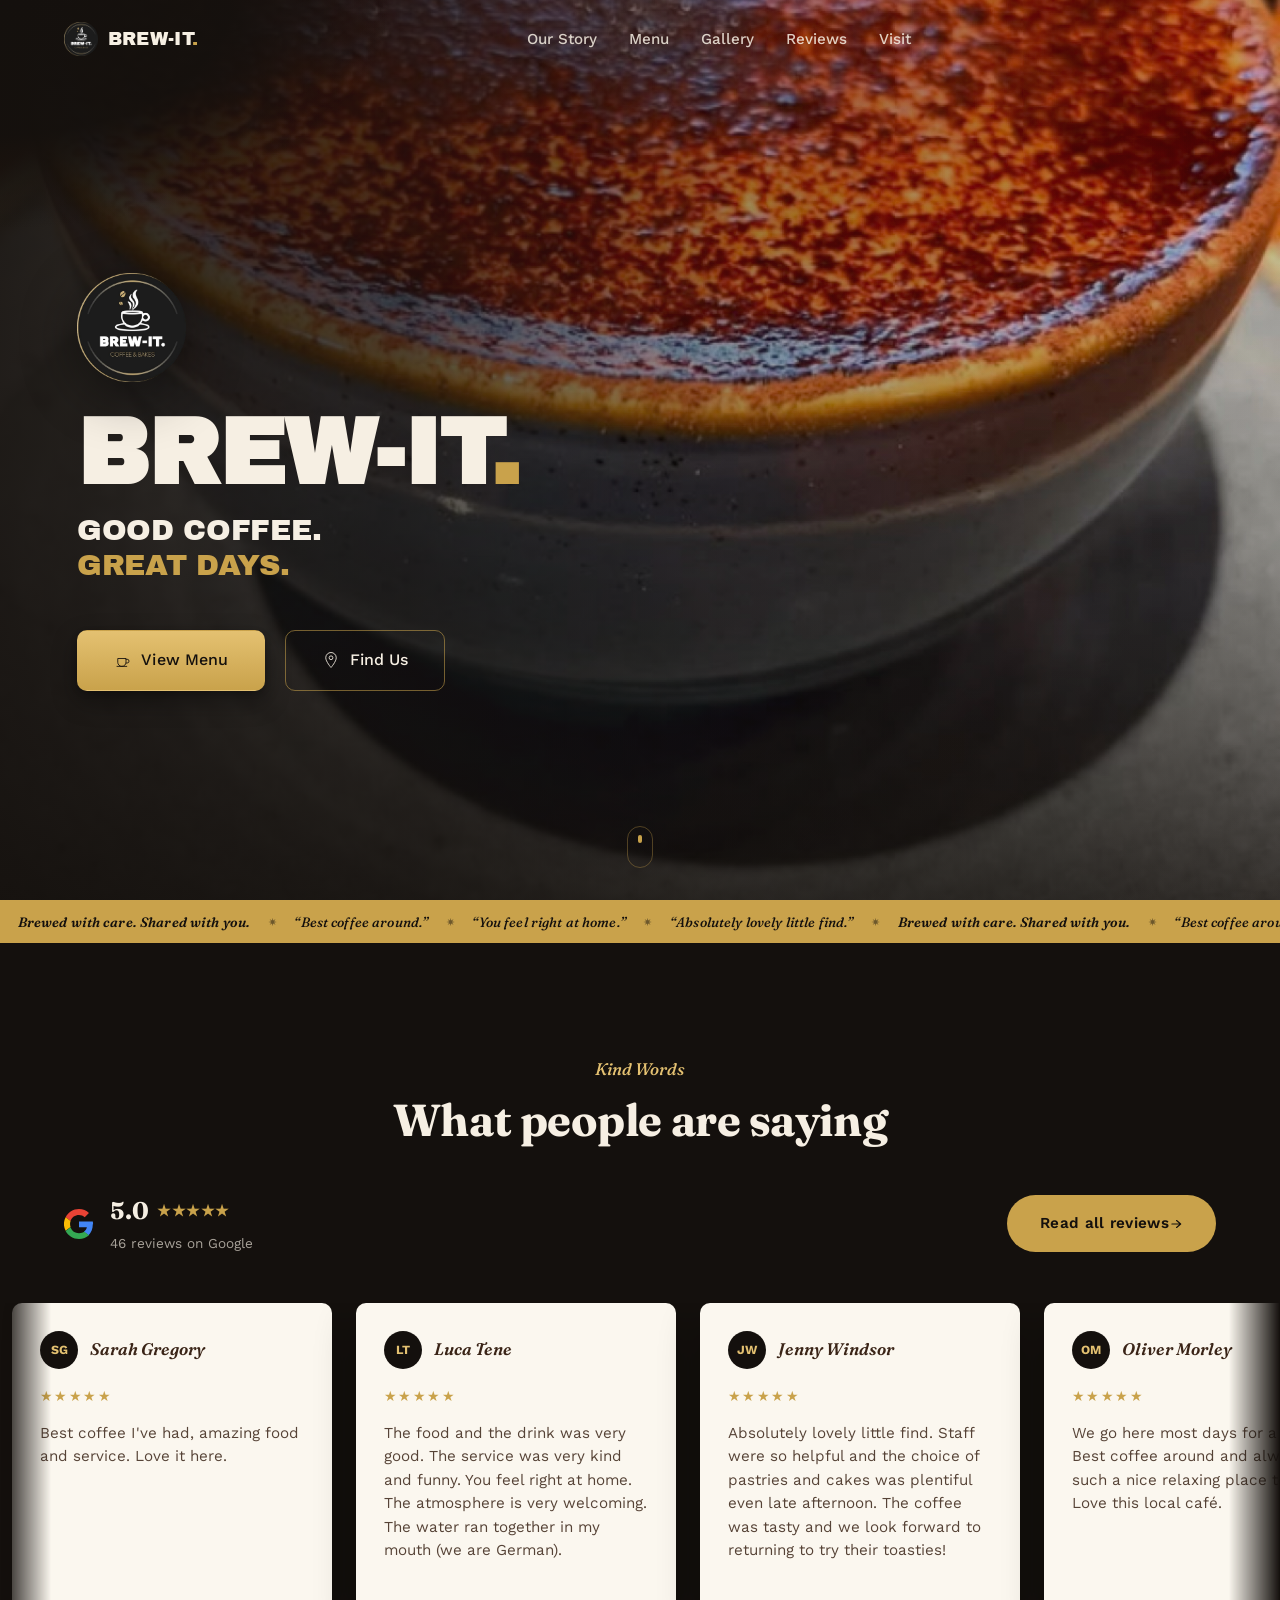
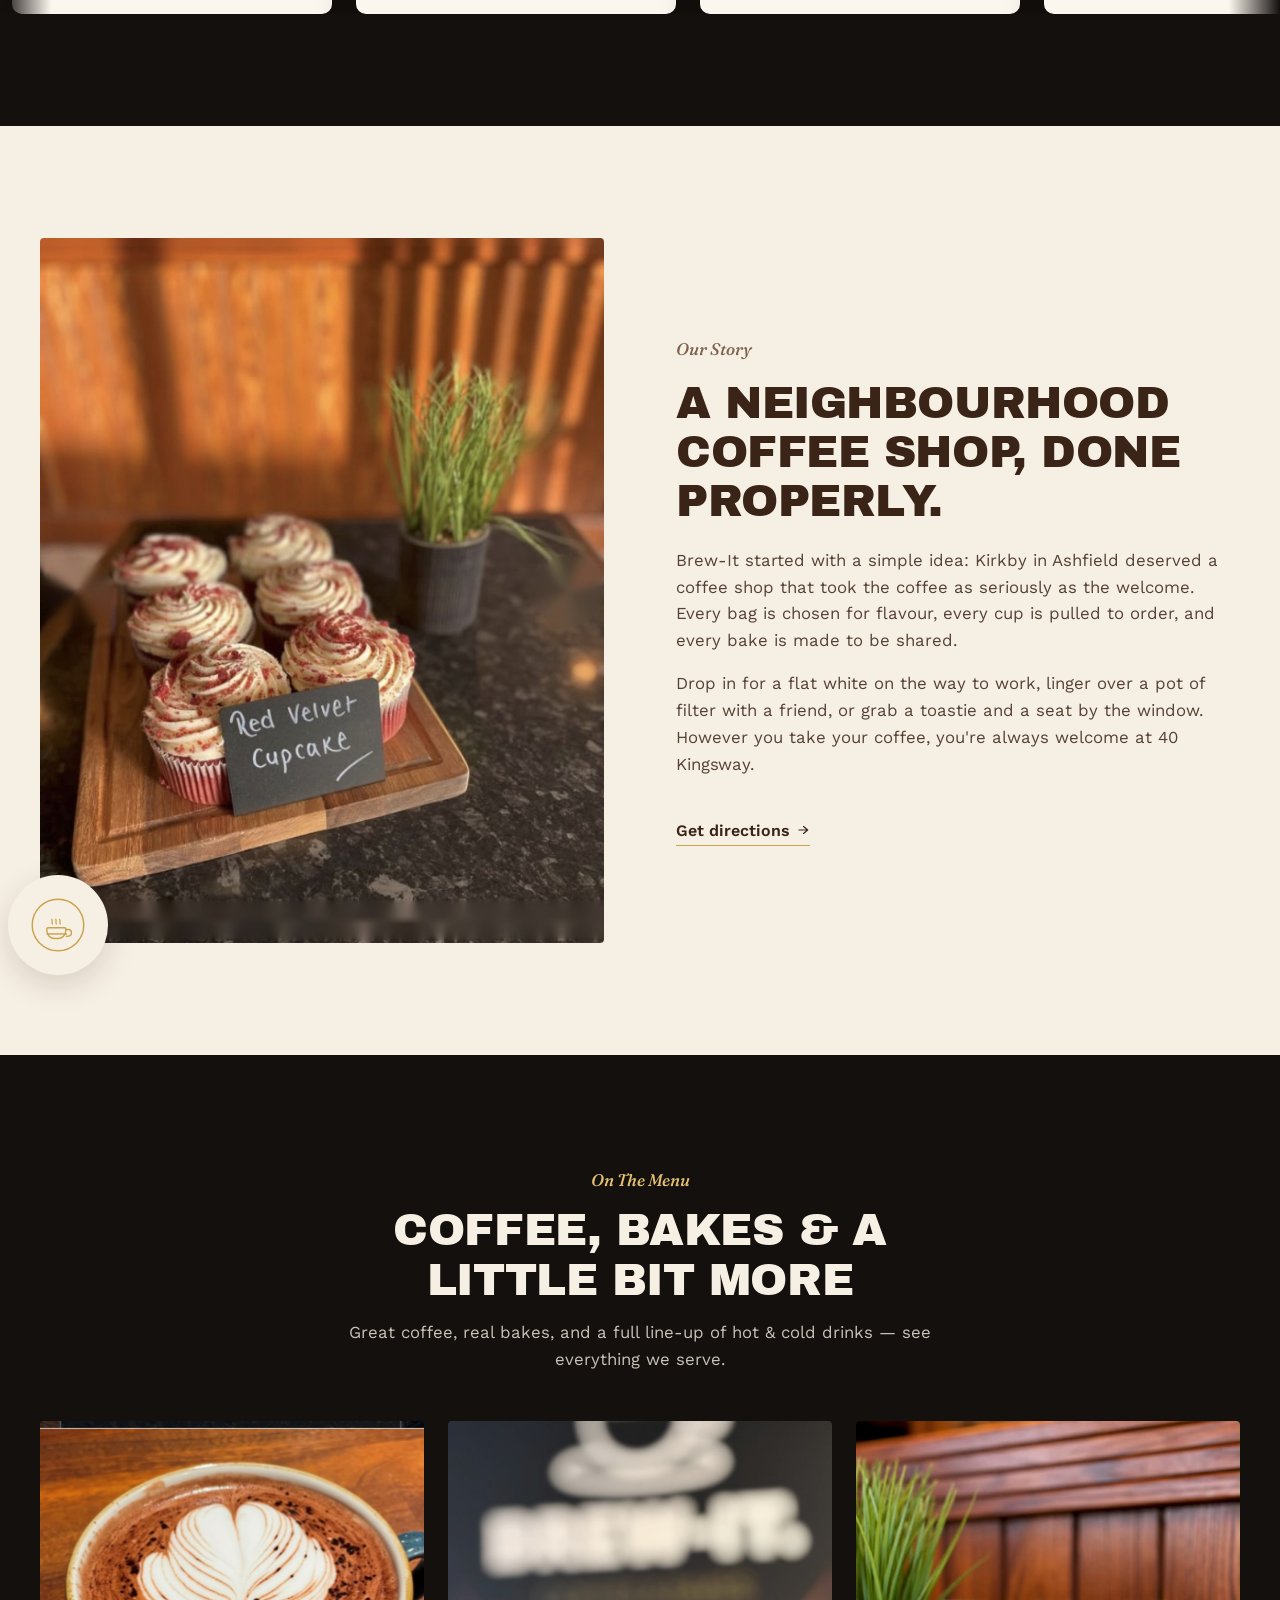
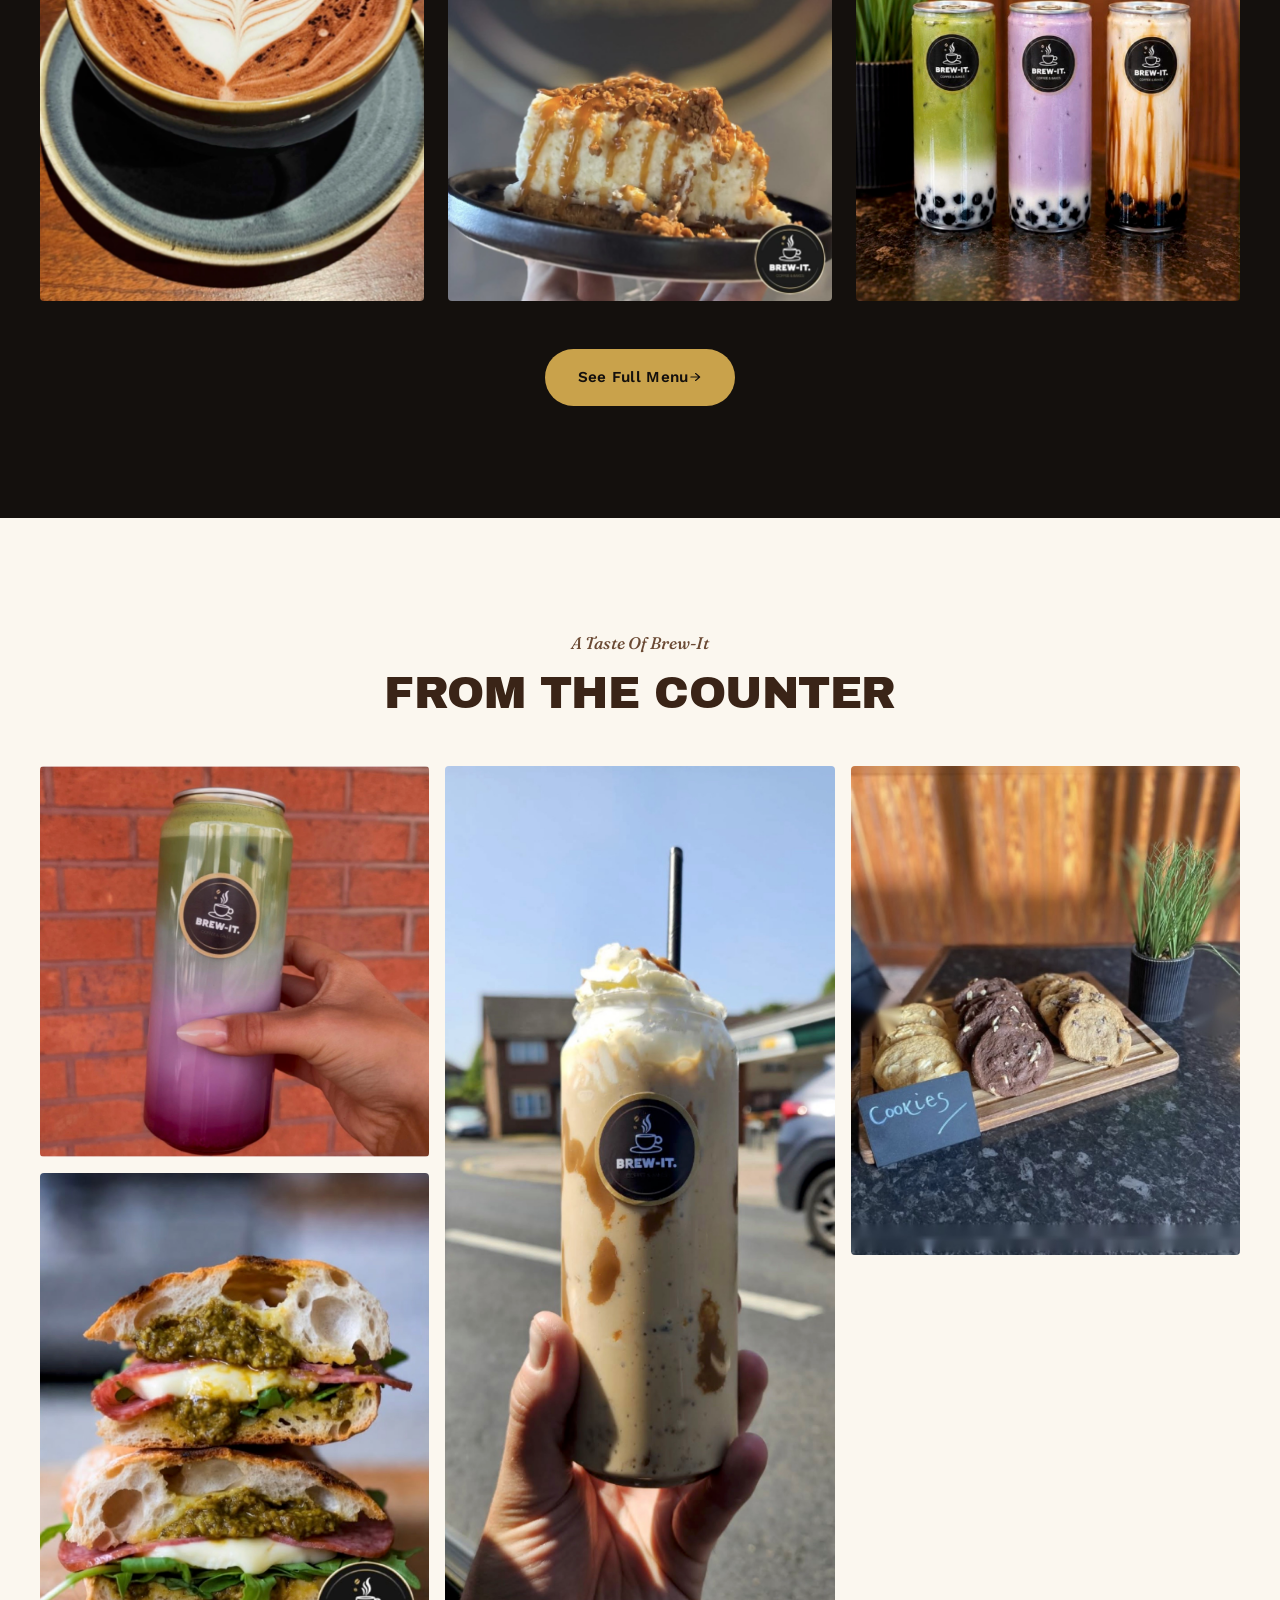
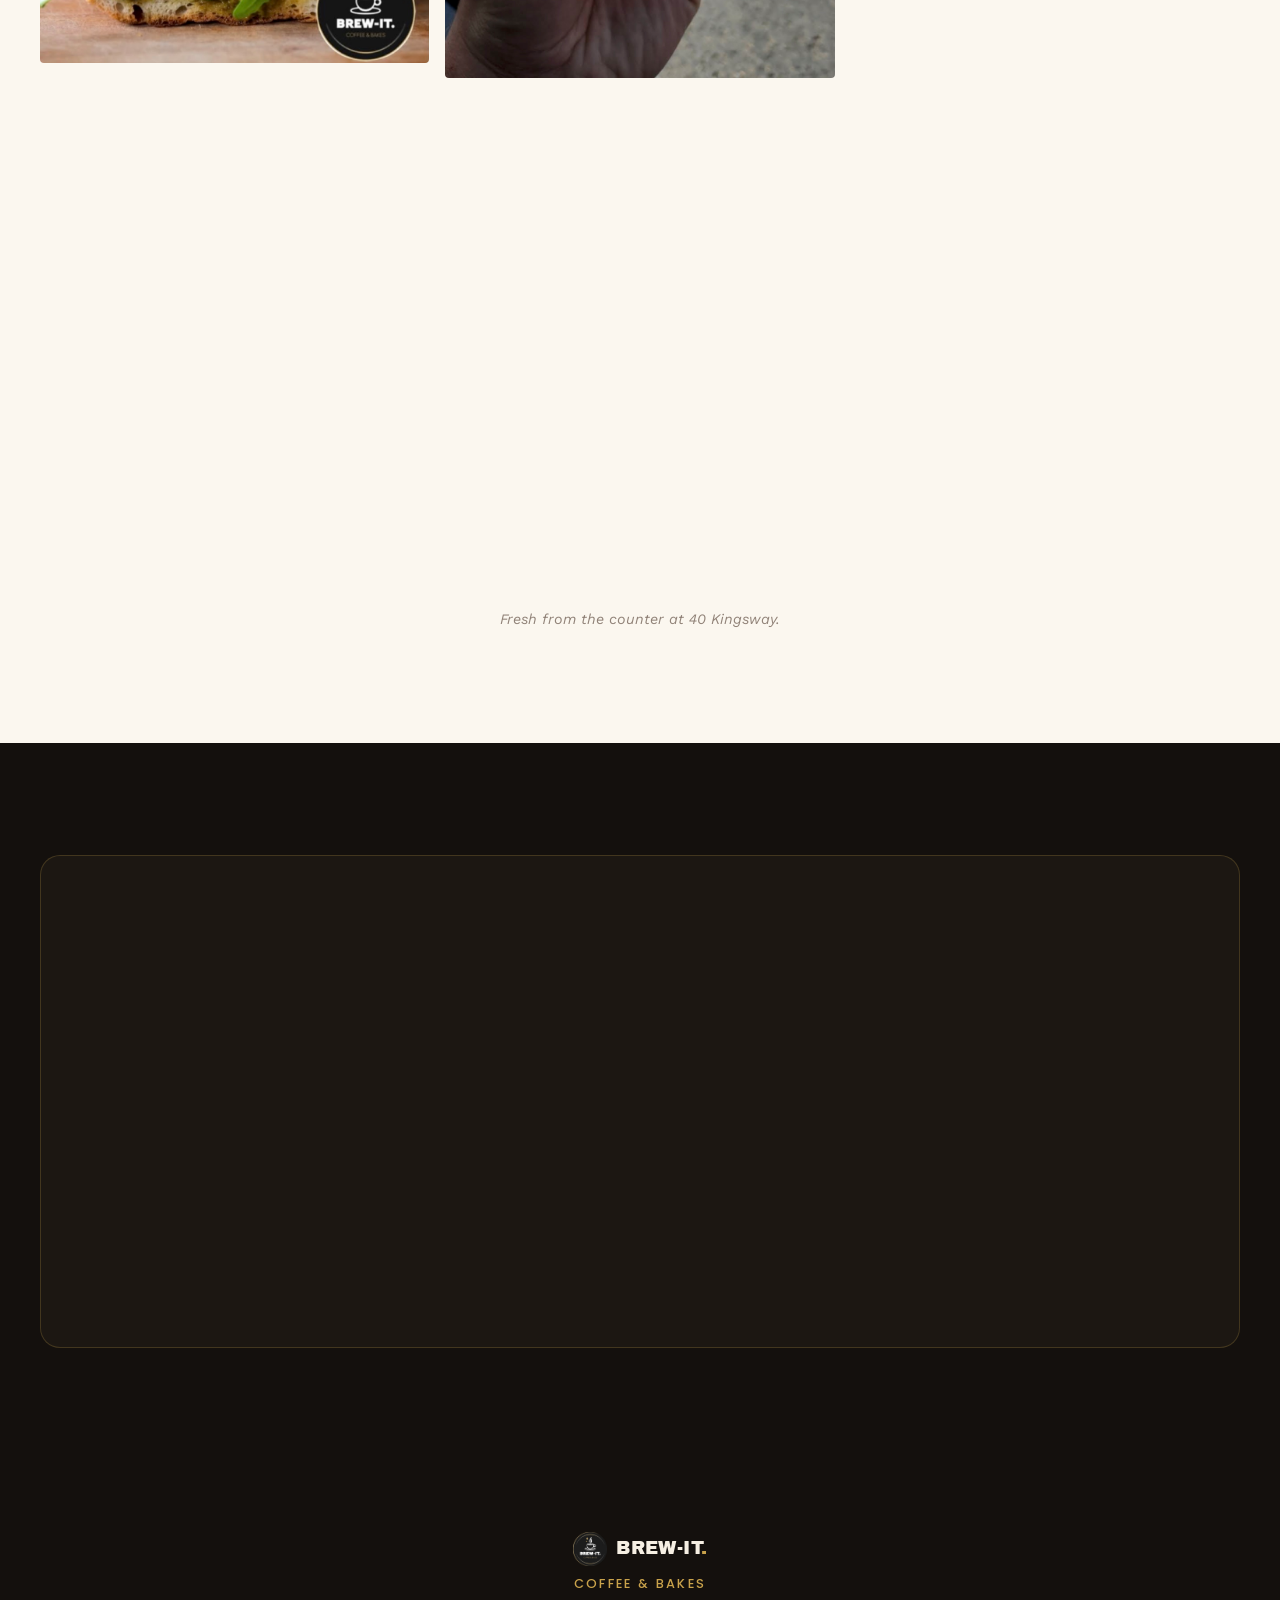
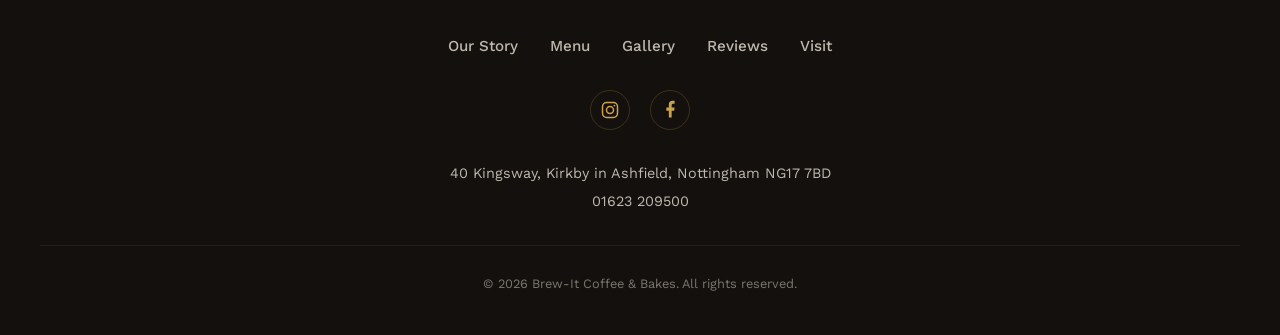
==== commit 0e879551: "Swap homepage teaser photos: cheesecake for cinnamon rolls, latte art for crema shot Added the new c" ====
--- a/index.html
+++ b/index.html
@@ -268,8 +268,8 @@
     </div>
 
     <div class="menu-teaser-grid">
-      <img src="assets/images/photos/menu-coffee.jpg" alt="Flat white with delicate crema at Brew-It" loading="lazy" />
-      <img src="assets/images/photos/menu-bakes.jpg" alt="Basket of freshly baked cinnamon swirls" loading="lazy" />
+      <img src="assets/images/photos/hero.jpg" alt="Heart-shaped latte art in a stoneware cup at Brew-It" loading="lazy" />
+      <img src="assets/images/photos/menu-cake.jpg" alt="Slice of caramel Biscoff cheesecake at Brew-It" loading="lazy" />
       <img src="assets/images/photos/menu-cold.jpg" alt="Three Brew-It iced bubble tea cans in matcha, taro and brown sugar" loading="lazy" />
     </div>
 
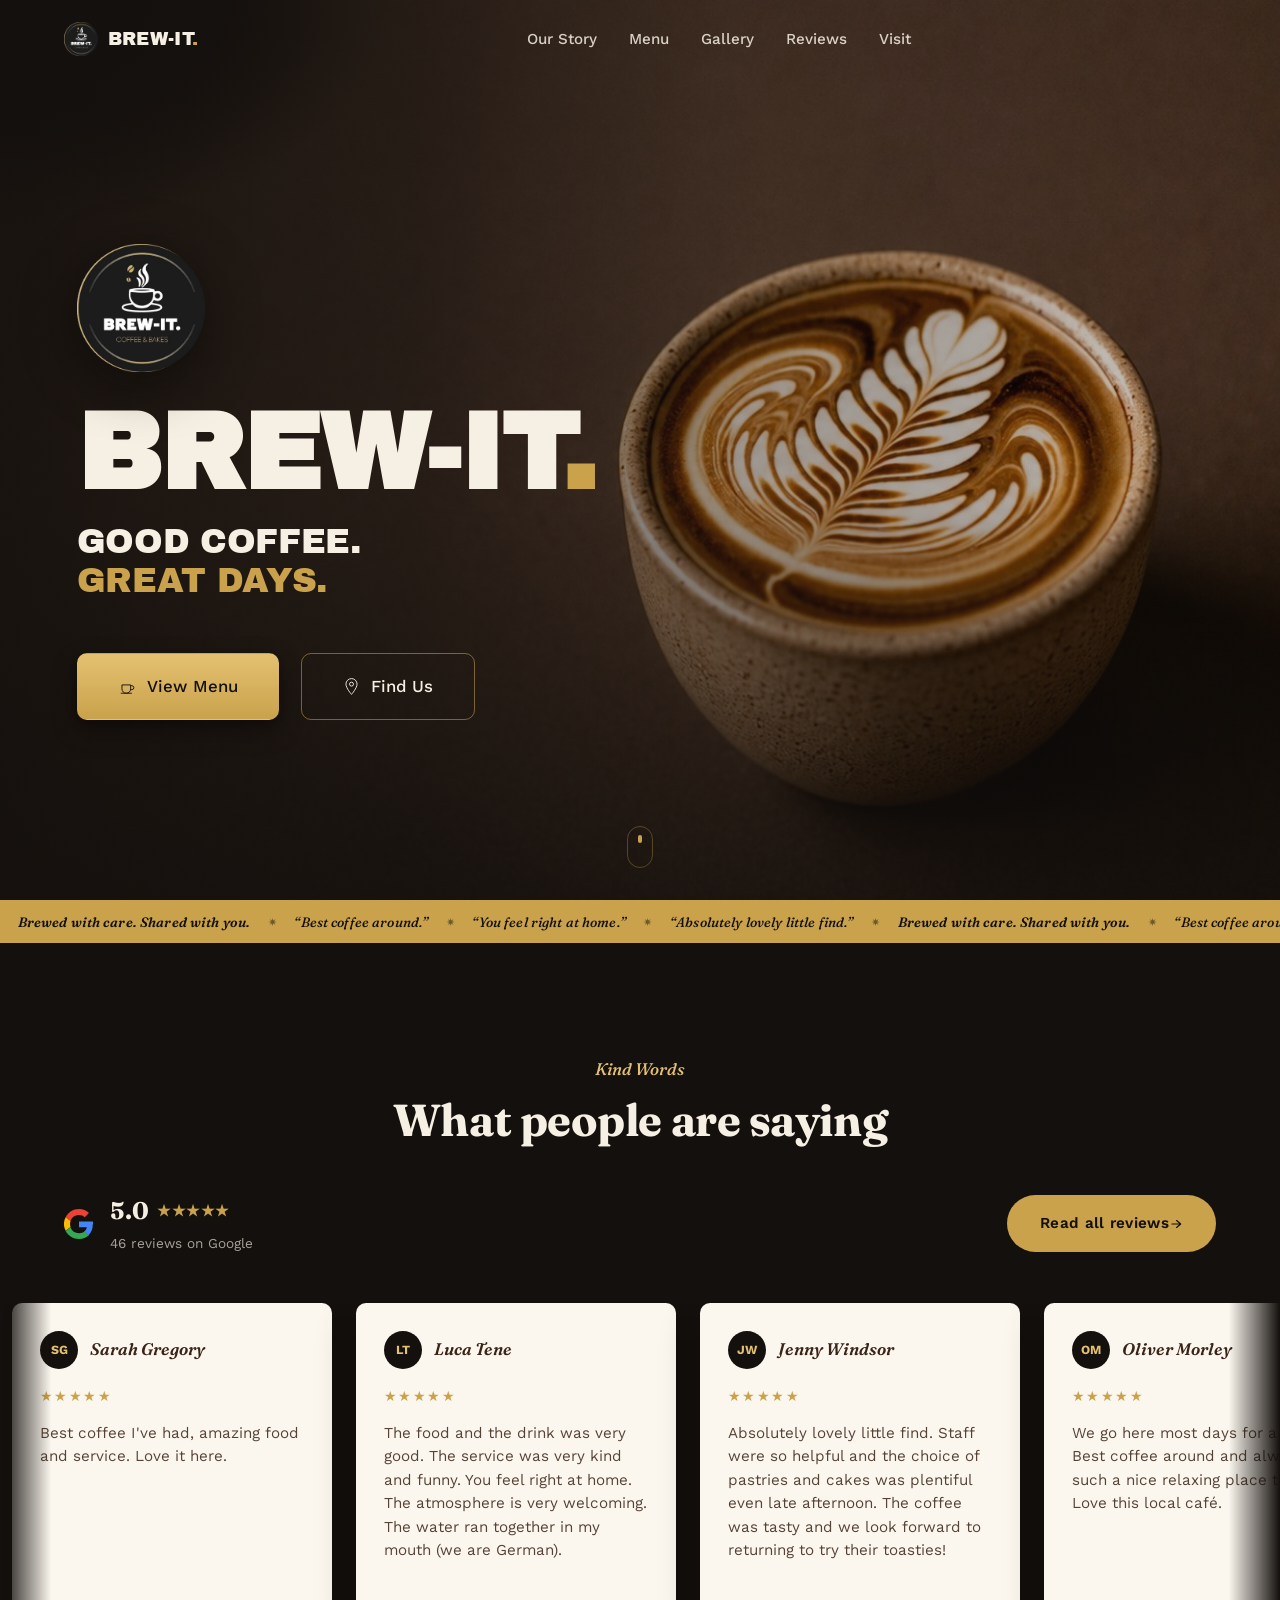
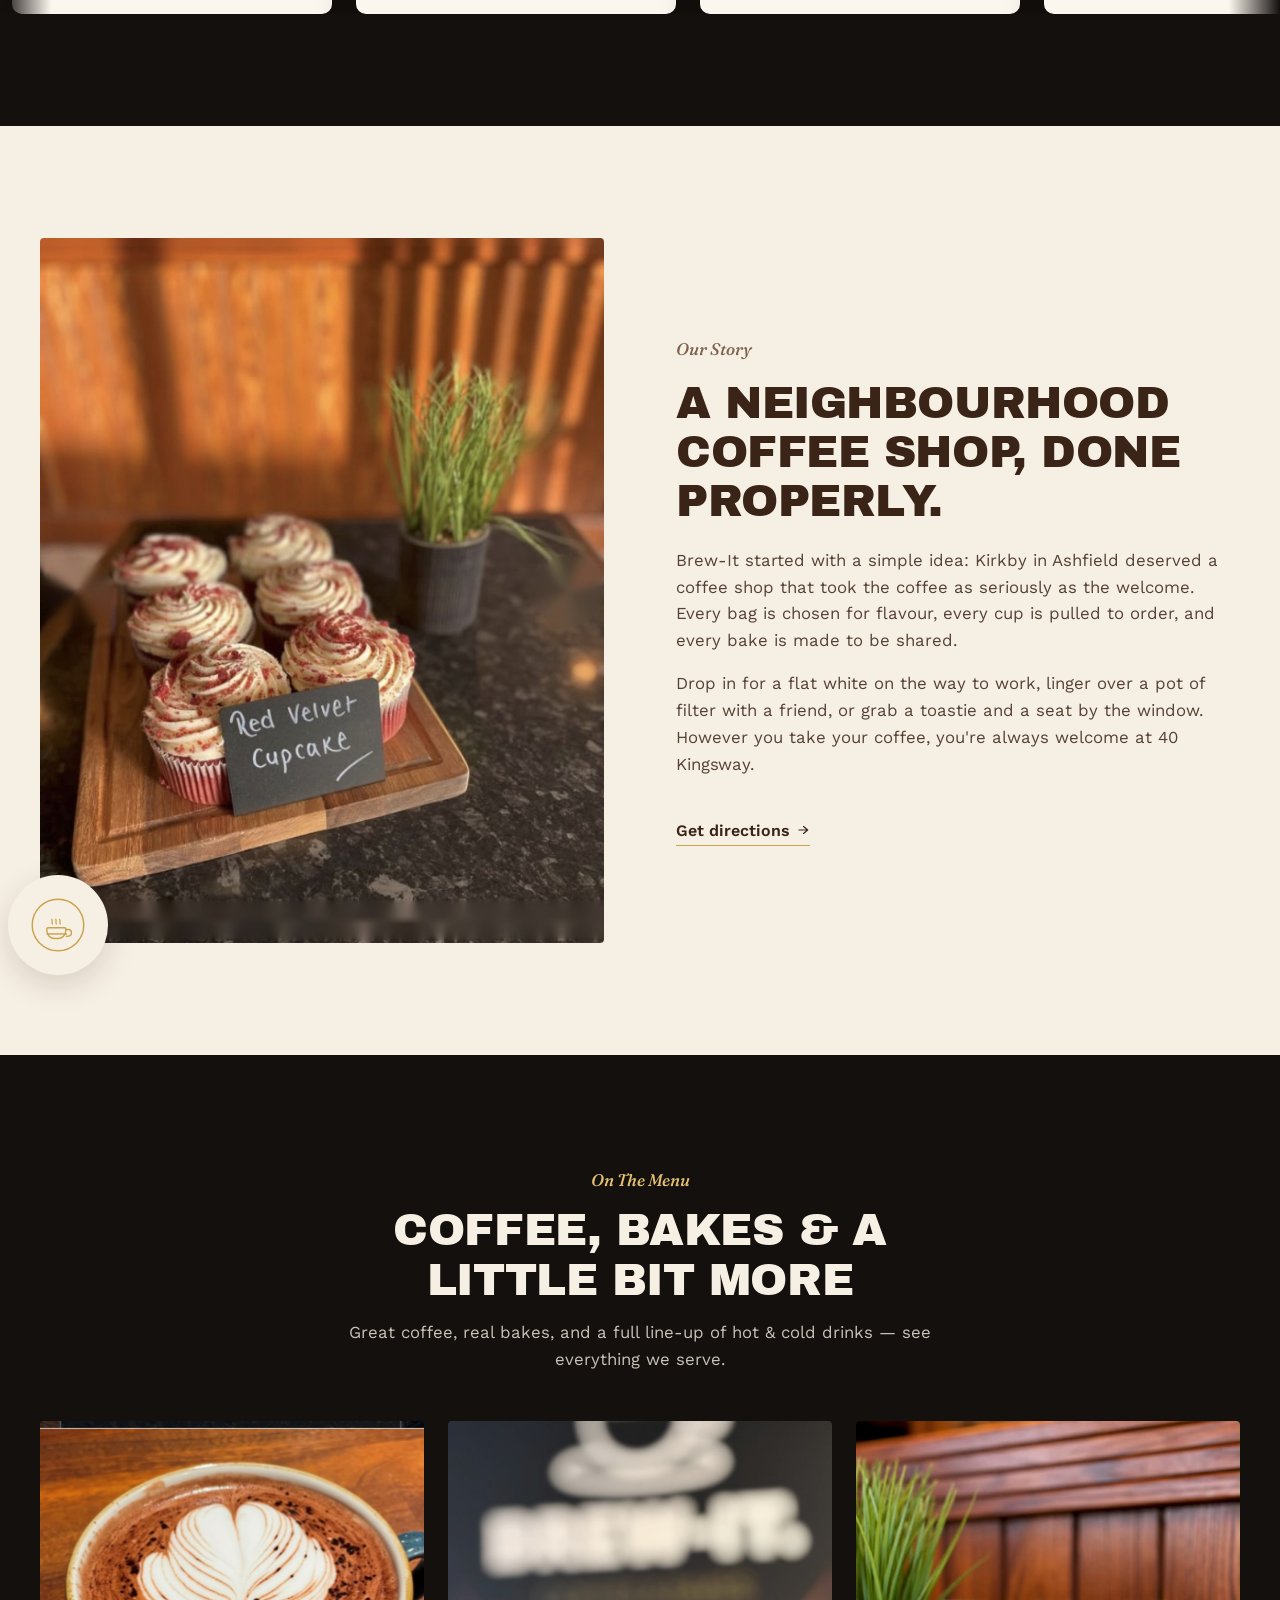
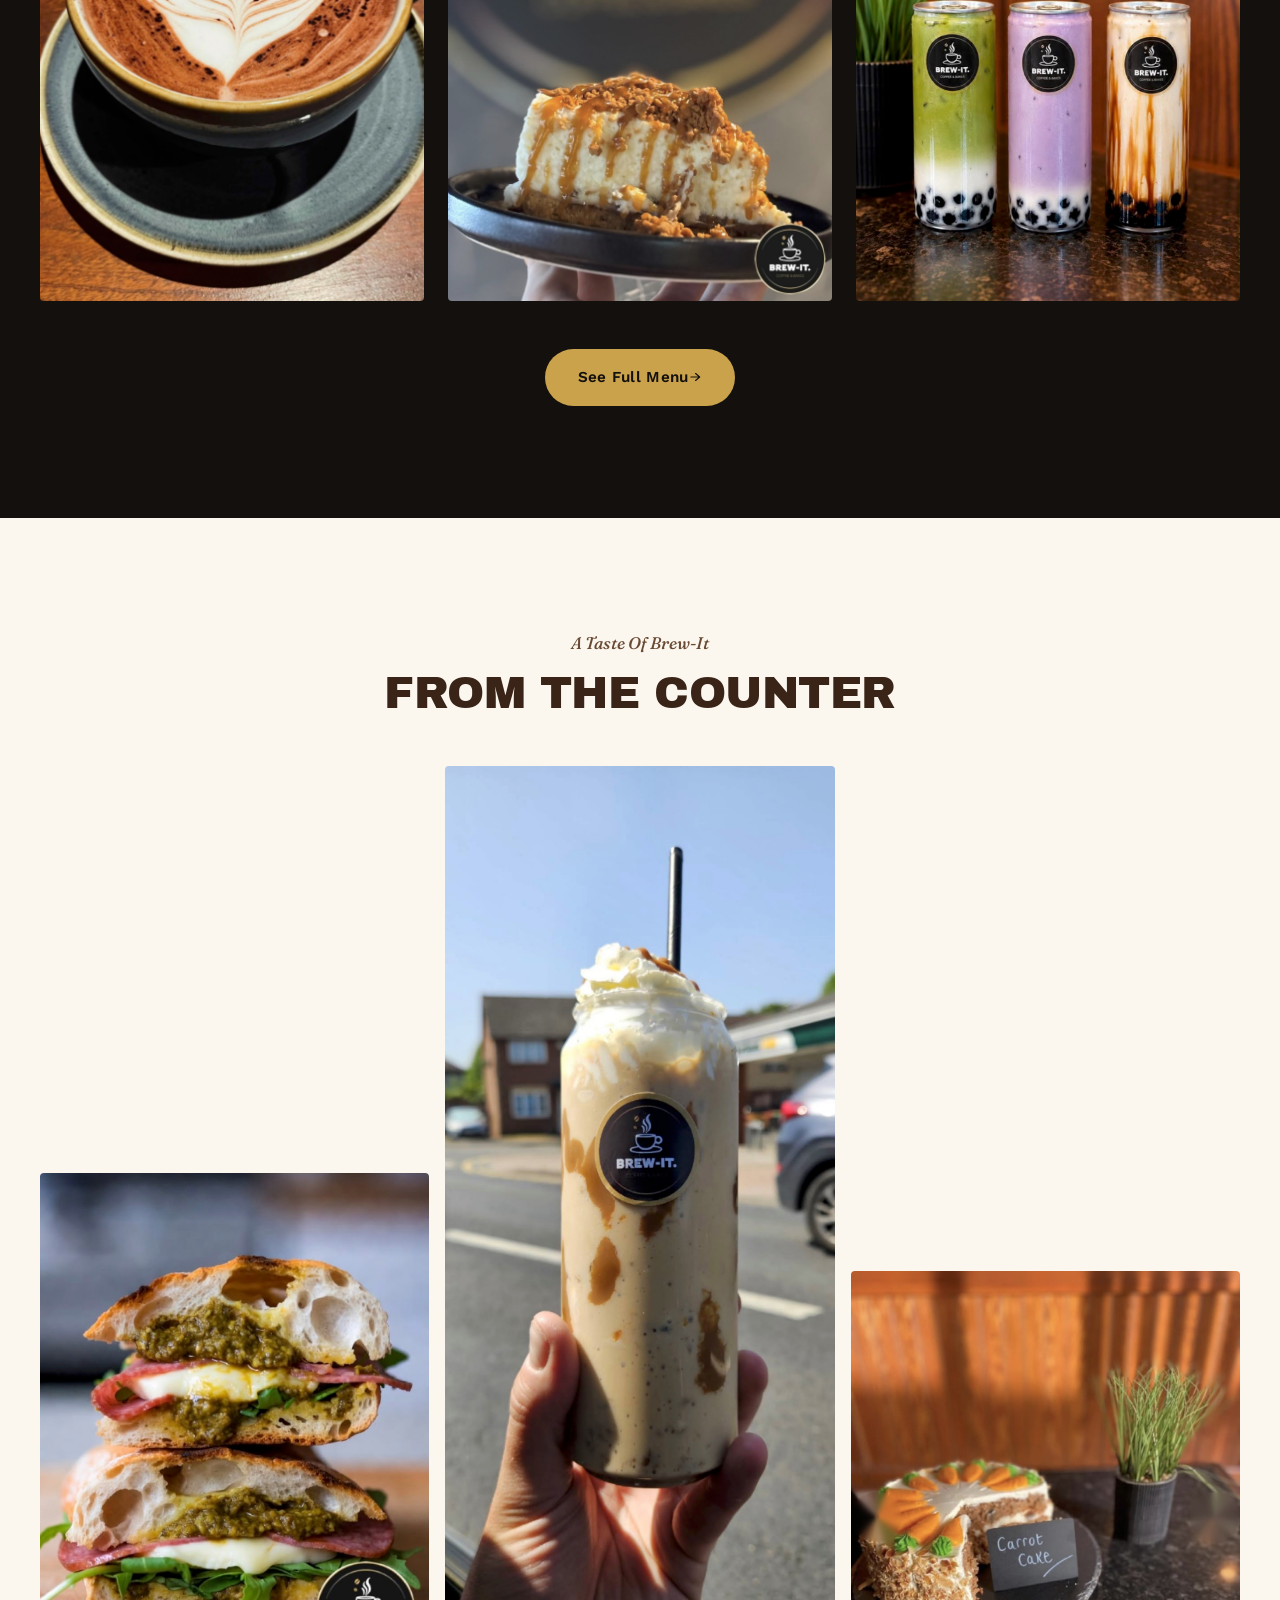
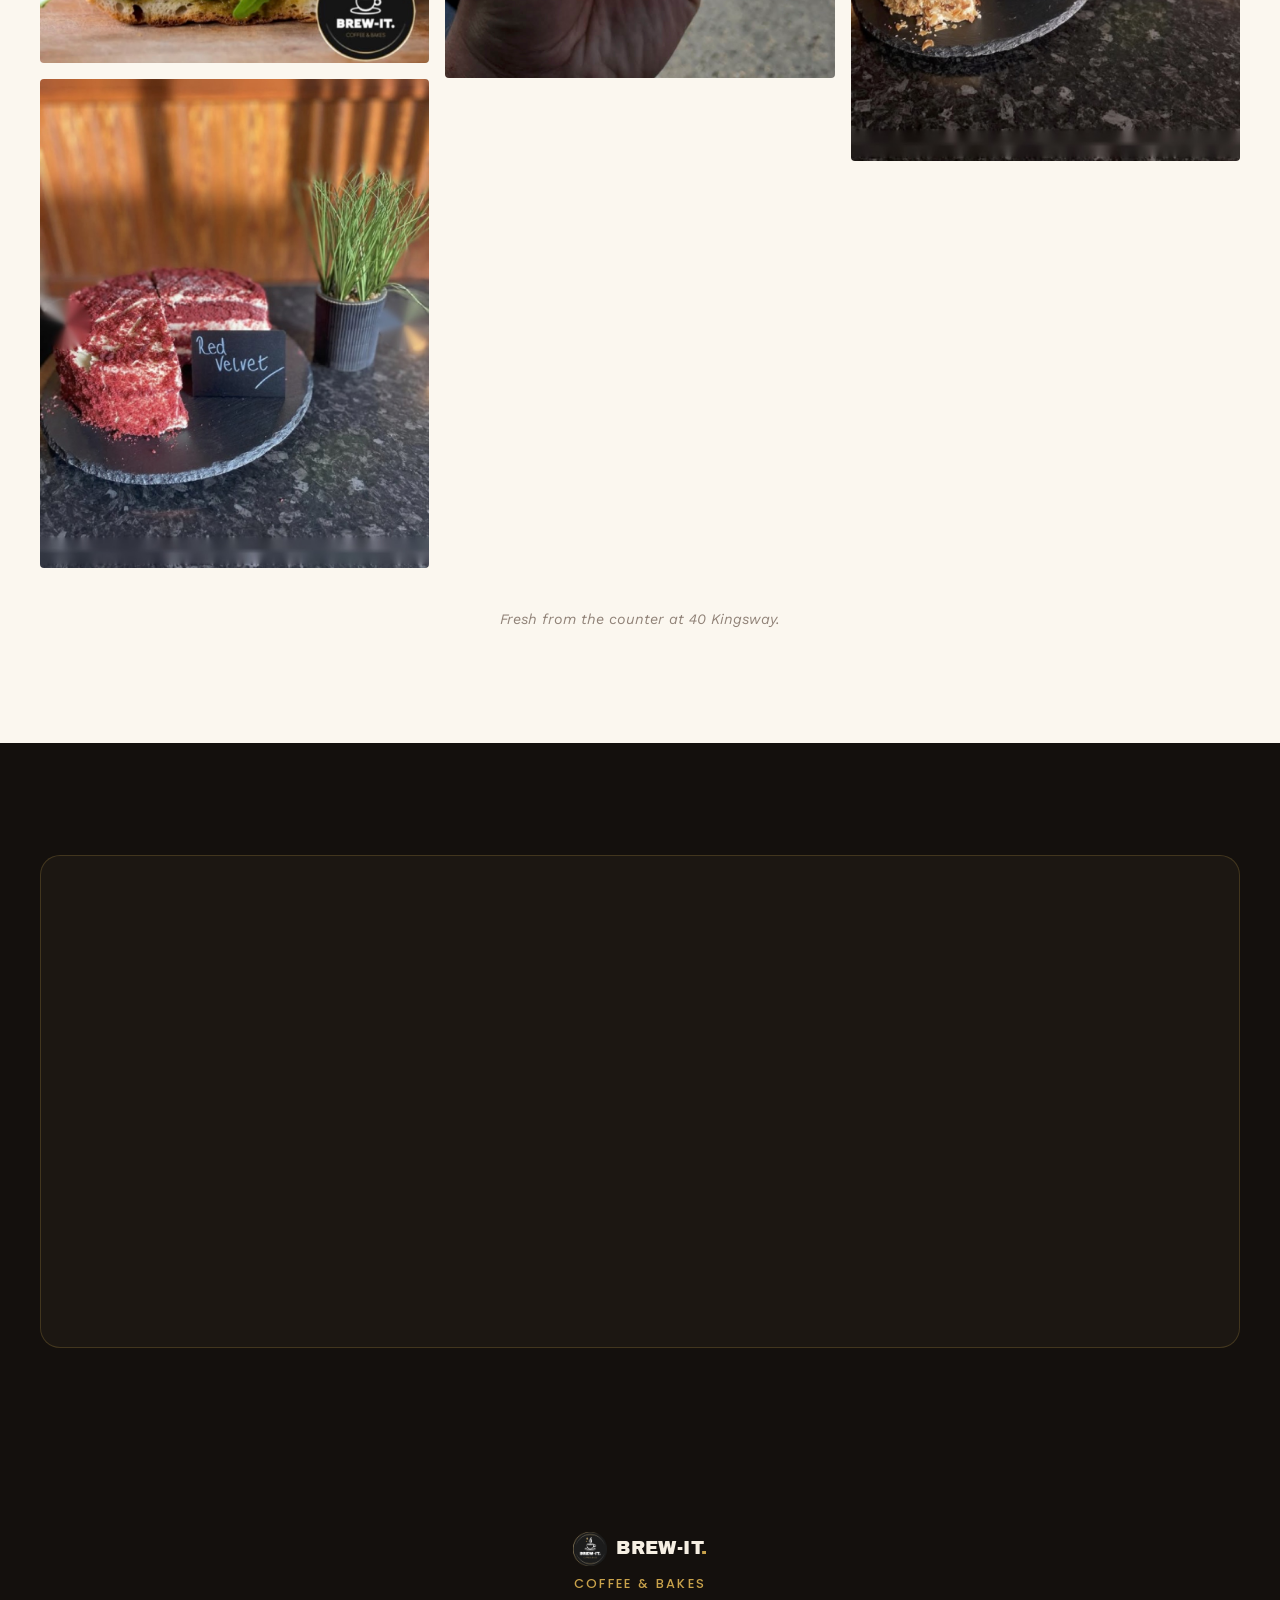
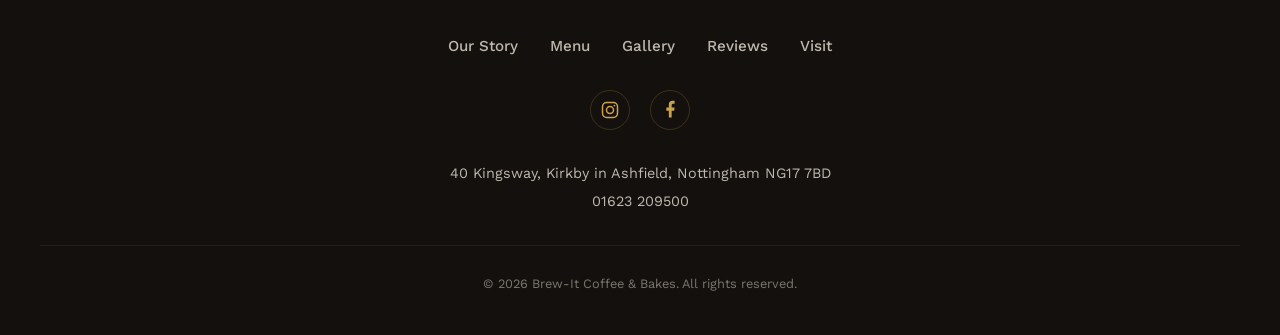
==== commit 49d3ba31: "Use provided image as hero video poster Co-Authored-By: Claude Sonnet 5 <noreply@anthropic.com>" ====
--- a/index.html
+++ b/index.html
@@ -116,7 +116,7 @@
   <section class="hero" id="home">
     <div class="hero-media">
       <video autoplay muted loop playsinline
-        poster="assets/images/photos/menu-coffee.jpg"
+        poster="assets/images/photos/hero-poster.jpg"
         aria-hidden="true">
         <source src="assets/video/hero.mp4" type="video/mp4" />
       </video>
--- a/css/style.css
+++ b/css/style.css
@@ -224,12 +224,12 @@
 .hero-content {
   position: relative; z-index: 2; text-align: left; color: var(--cream);
   display: flex; flex-direction: column; align-items: flex-start;
-  padding: 8rem 6vw 4rem; max-width: 760px; width: 100%;
+  padding: 8rem 6vw 4rem; max-width: 840px; width: 100%;
 }
 .hero-logo {
-  width: clamp(80px, 8.5vw, 124px);
+  width: clamp(92px, 10vw, 150px);
   height: auto;
-  margin: 0 0 1.75rem;
+  margin: 0 0 1.85rem;
   filter: drop-shadow(0 12px 28px rgba(0,0,0,.45));
   animation: logo-in .8s var(--ease) both;
 }
@@ -239,7 +239,7 @@
 .hero-title {
   font-family: var(--font-display);
   text-transform: uppercase;
-  font-size: clamp(2.8rem, 7.5vw, 5.75rem);
+  font-size: clamp(3.1rem, 8.5vw, 6.75rem);
   line-height: .95;
   letter-spacing: -.01em;
 }
@@ -247,24 +247,24 @@
 .hero-tagline {
   font-family: var(--font-display);
   text-transform: uppercase;
-  font-size: clamp(1.2rem, 2.6vw, 1.85rem);
+  font-size: clamp(1.3rem, 3vw, 2.15rem);
   line-height: 1.15;
   letter-spacing: -.01em;
-  margin-top: 1rem;
-}
-.hero-actions { margin-top: 3rem; display: flex; gap: 1.25rem; justify-content: flex-start; flex-wrap: wrap; }
+  margin-top: 1.1rem;
+}
+.hero-actions { margin-top: 3.25rem; display: flex; gap: 1.35rem; justify-content: flex-start; flex-wrap: wrap; }
 .hero-actions .btn {
   font-family: var(--font-body);
   text-transform: none;
   font-weight: 500;
-  font-size: 1rem;
+  font-size: 1.05rem;
   letter-spacing: .005em;
-  padding: 1.05rem 2.25rem;
-  gap: .6rem;
+  padding: 1.2rem 2.5rem;
+  gap: .65rem;
   border-radius: 10px;
   transition: transform .18s var(--ease), box-shadow .18s var(--ease), background .18s var(--ease), border-color .18s var(--ease);
 }
-.hero-actions .btn svg { width: 18px; height: 18px; flex-shrink: 0; }
+.hero-actions .btn svg { width: 19px; height: 19px; flex-shrink: 0; }
 .hero-actions .btn:hover { transform: translateY(-1px) scale(1.025); }
 .hero-actions .btn:active { transform: translateY(0) scale(1); }
 
@@ -392,29 +392,35 @@
 /* ---------- Full menu page ---------- */
 .full-menu { background: var(--ink); color: var(--cream); padding: 1rem 1.5rem 7rem; }
 
-.menu-jump {
-  display: flex; justify-content: center; gap: .75rem; flex-wrap: wrap;
-  max-width: var(--container); margin: 0 auto 4.5rem;
-}
-.menu-jump a {
-  color: var(--cream); font-weight: 600; font-size: .95rem;
-  padding: .7rem 1.4rem; border-radius: 999px; border: 1px solid var(--line-dark);
-  transition: opacity .2s var(--ease), border-color .2s var(--ease), background-color .2s var(--ease);
-}
-.menu-jump a:hover { border-color: var(--gold); background: rgba(201,162,75,.08); }
-
-.menu-section { scroll-margin-top: 6.5rem; margin-bottom: 5.5rem; }
-.menu-section:last-of-type { margin-bottom: 0; }
+.menu-section {
+  scroll-margin-top: 6.5rem;
+  max-width: var(--container); margin: 0 auto;
+  border-bottom: 1px solid var(--line-dark);
+}
+.menu-section:first-of-type { border-top: 1px solid var(--line-dark); }
+
 .menu-section-title {
+  display: flex; align-items: center; justify-content: center; gap: 1rem;
+  list-style: none; cursor: pointer; user-select: none;
   font-family: var(--font-display); text-transform: uppercase;
   color: var(--cream); text-align: center;
-  font-size: clamp(1.8rem, 3.5vw, 2.6rem); letter-spacing: -.01em;
-  max-width: var(--container); margin: 0 auto 2.5rem;
-  padding-bottom: 1.25rem; border-bottom: 1px solid var(--line-dark);
-}
+  font-size: clamp(1.5rem, 3.5vw, 2.6rem); letter-spacing: -.01em;
+  padding: 1.75rem 0;
+  transition: opacity .2s var(--ease);
+}
+.menu-section-title::-webkit-details-marker { display: none; }
+.menu-section-title::marker { content: ""; }
+.menu-section-title:hover { opacity: .8; }
+
+.menu-section-arrow {
+  width: 22px; height: 22px; flex-shrink: 0; color: var(--gold);
+  transition: transform .25s var(--ease);
+}
+.menu-section[open] .menu-section-title .menu-section-arrow { transform: rotate(180deg); }
 
 .menu-cat-grid {
   max-width: var(--container); margin: 0 auto;
+  padding-bottom: 3.5rem;
   display: grid; grid-template-columns: repeat(auto-fit, minmax(310px, 1fr)); gap: 3.5rem 3rem;
 }
 .menu-cat-title {
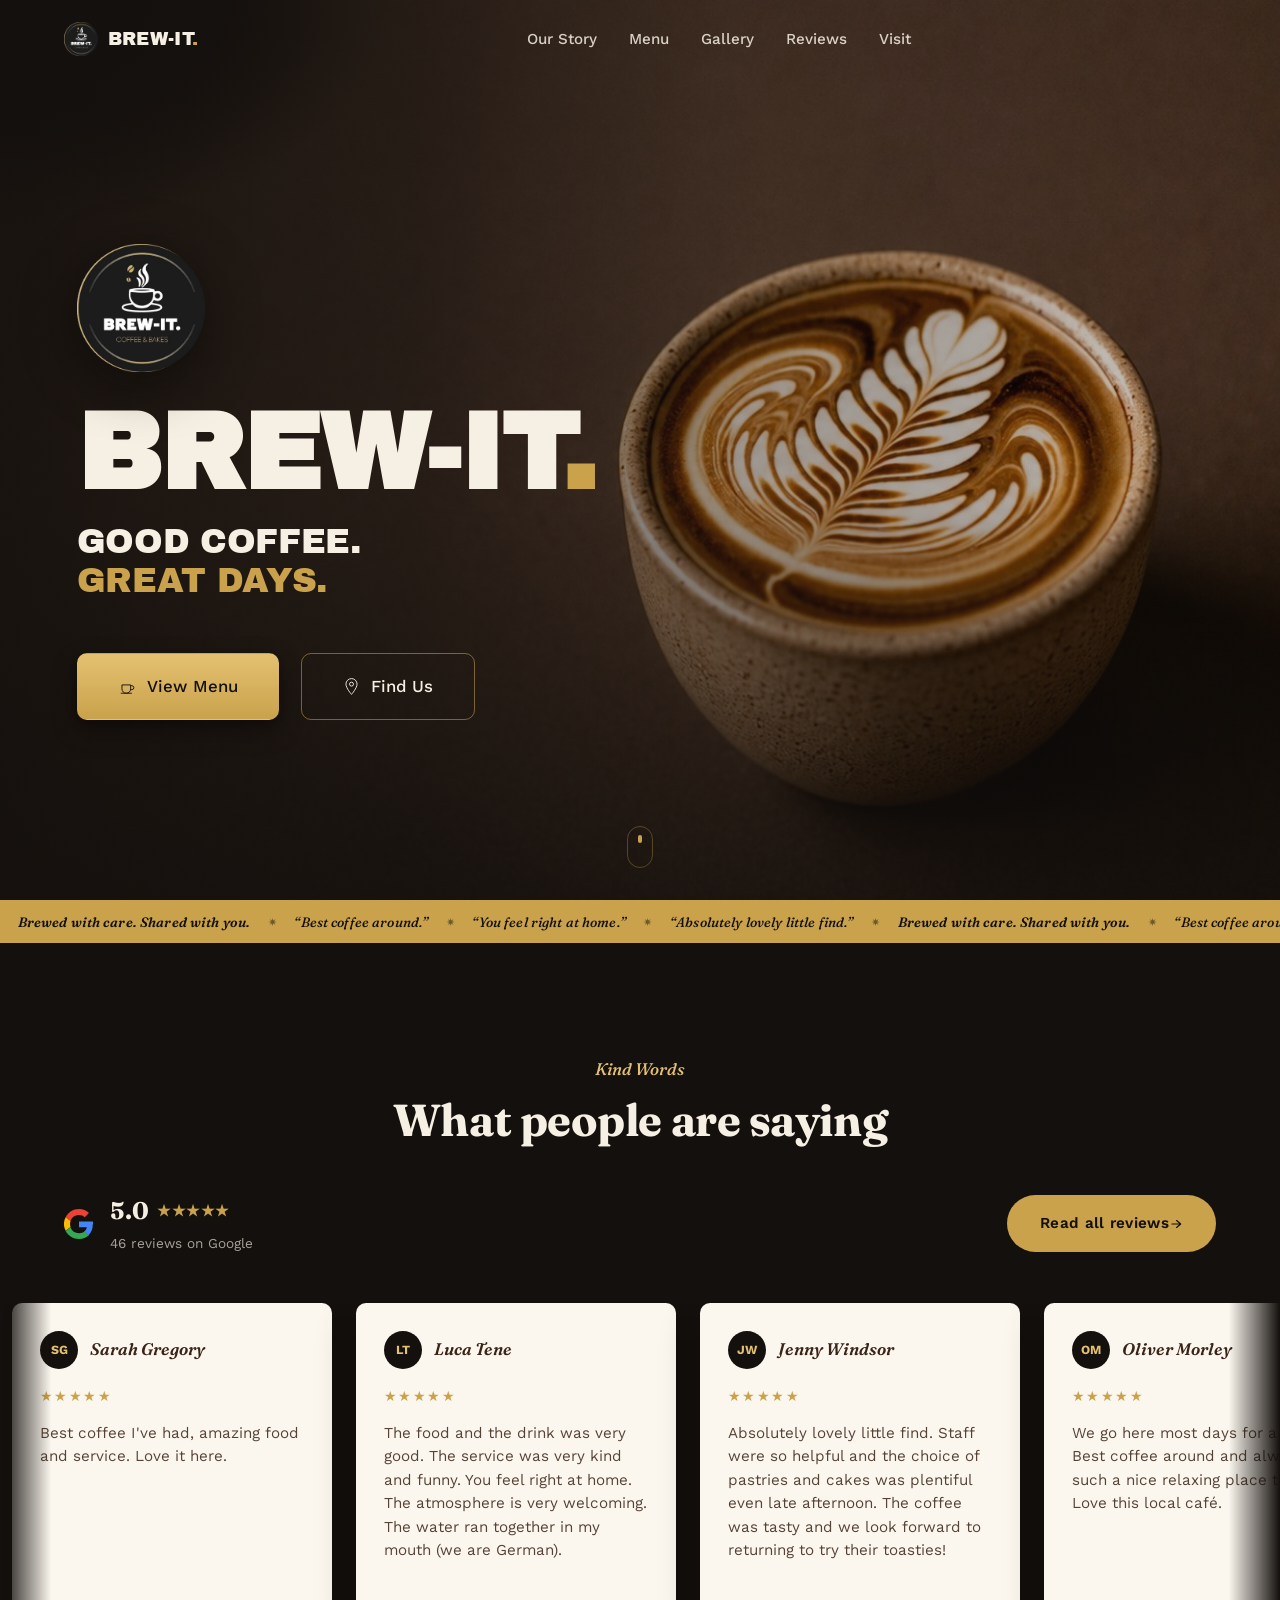
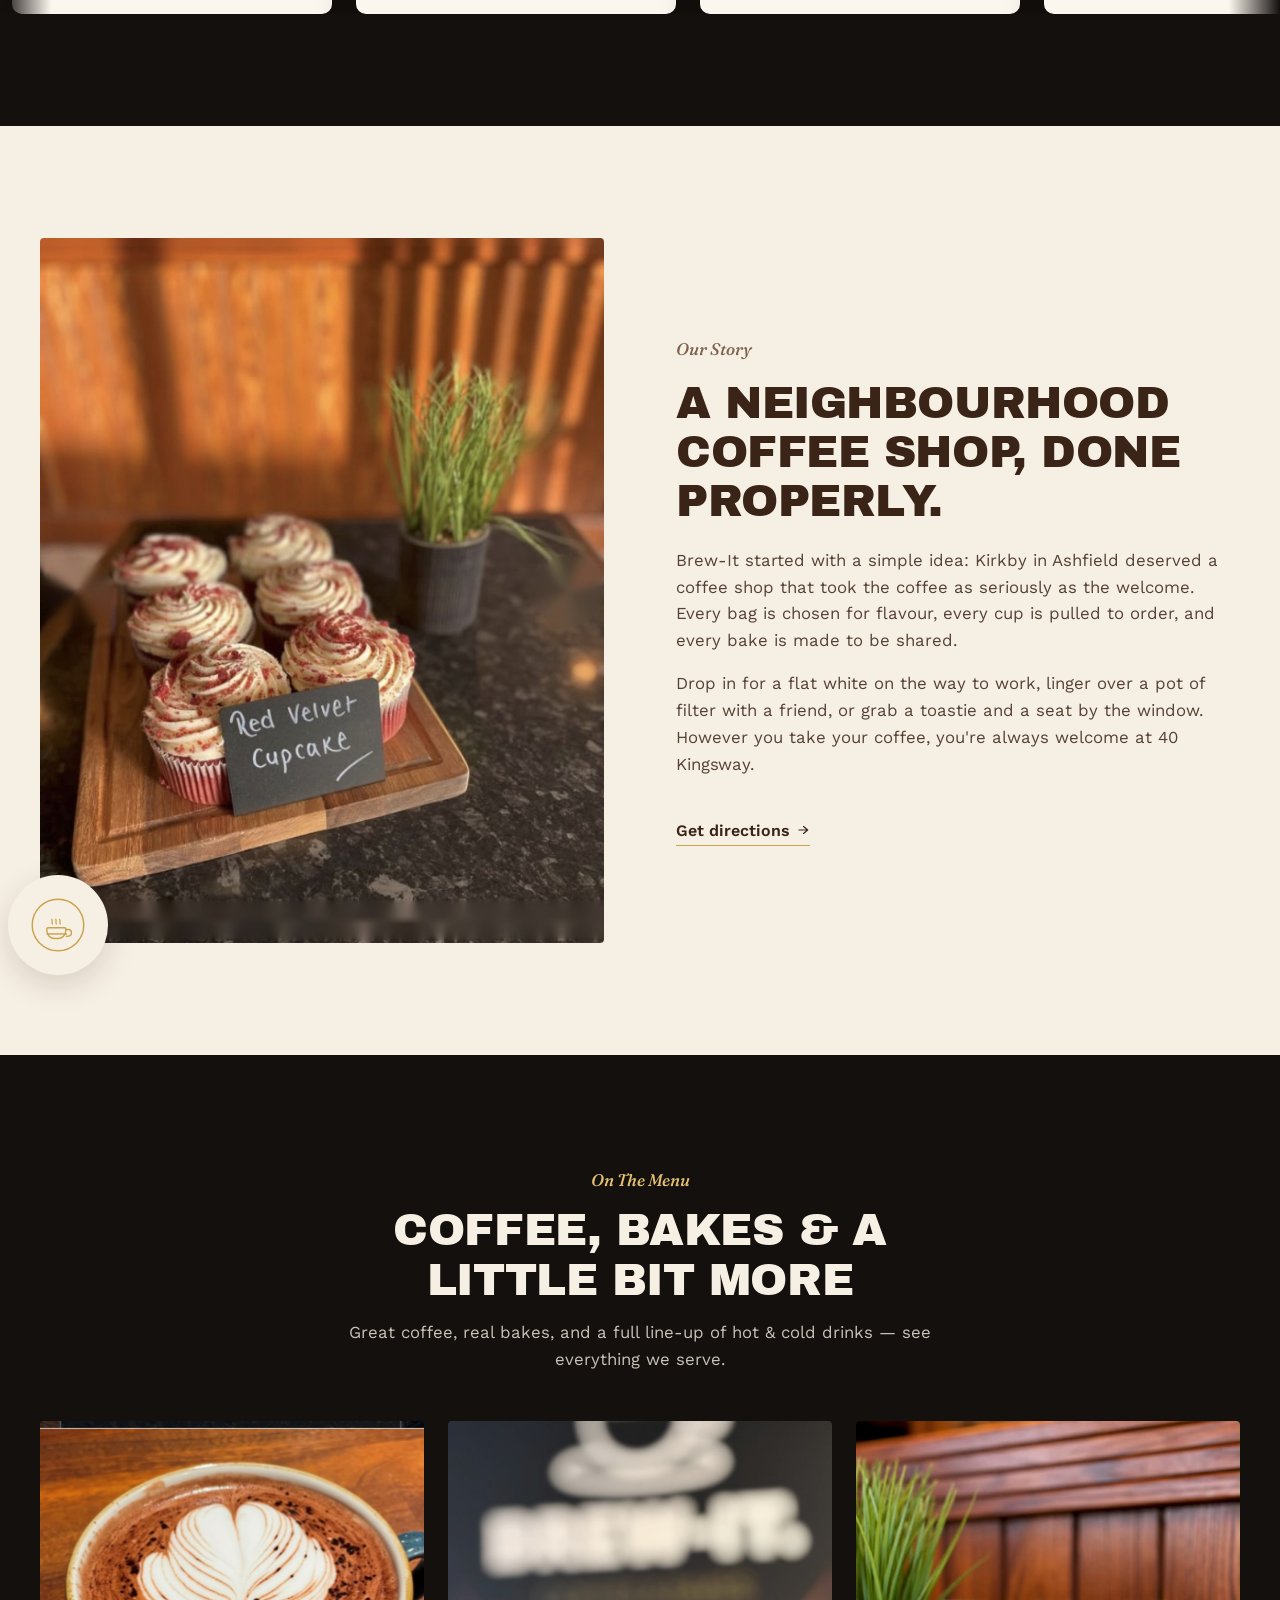
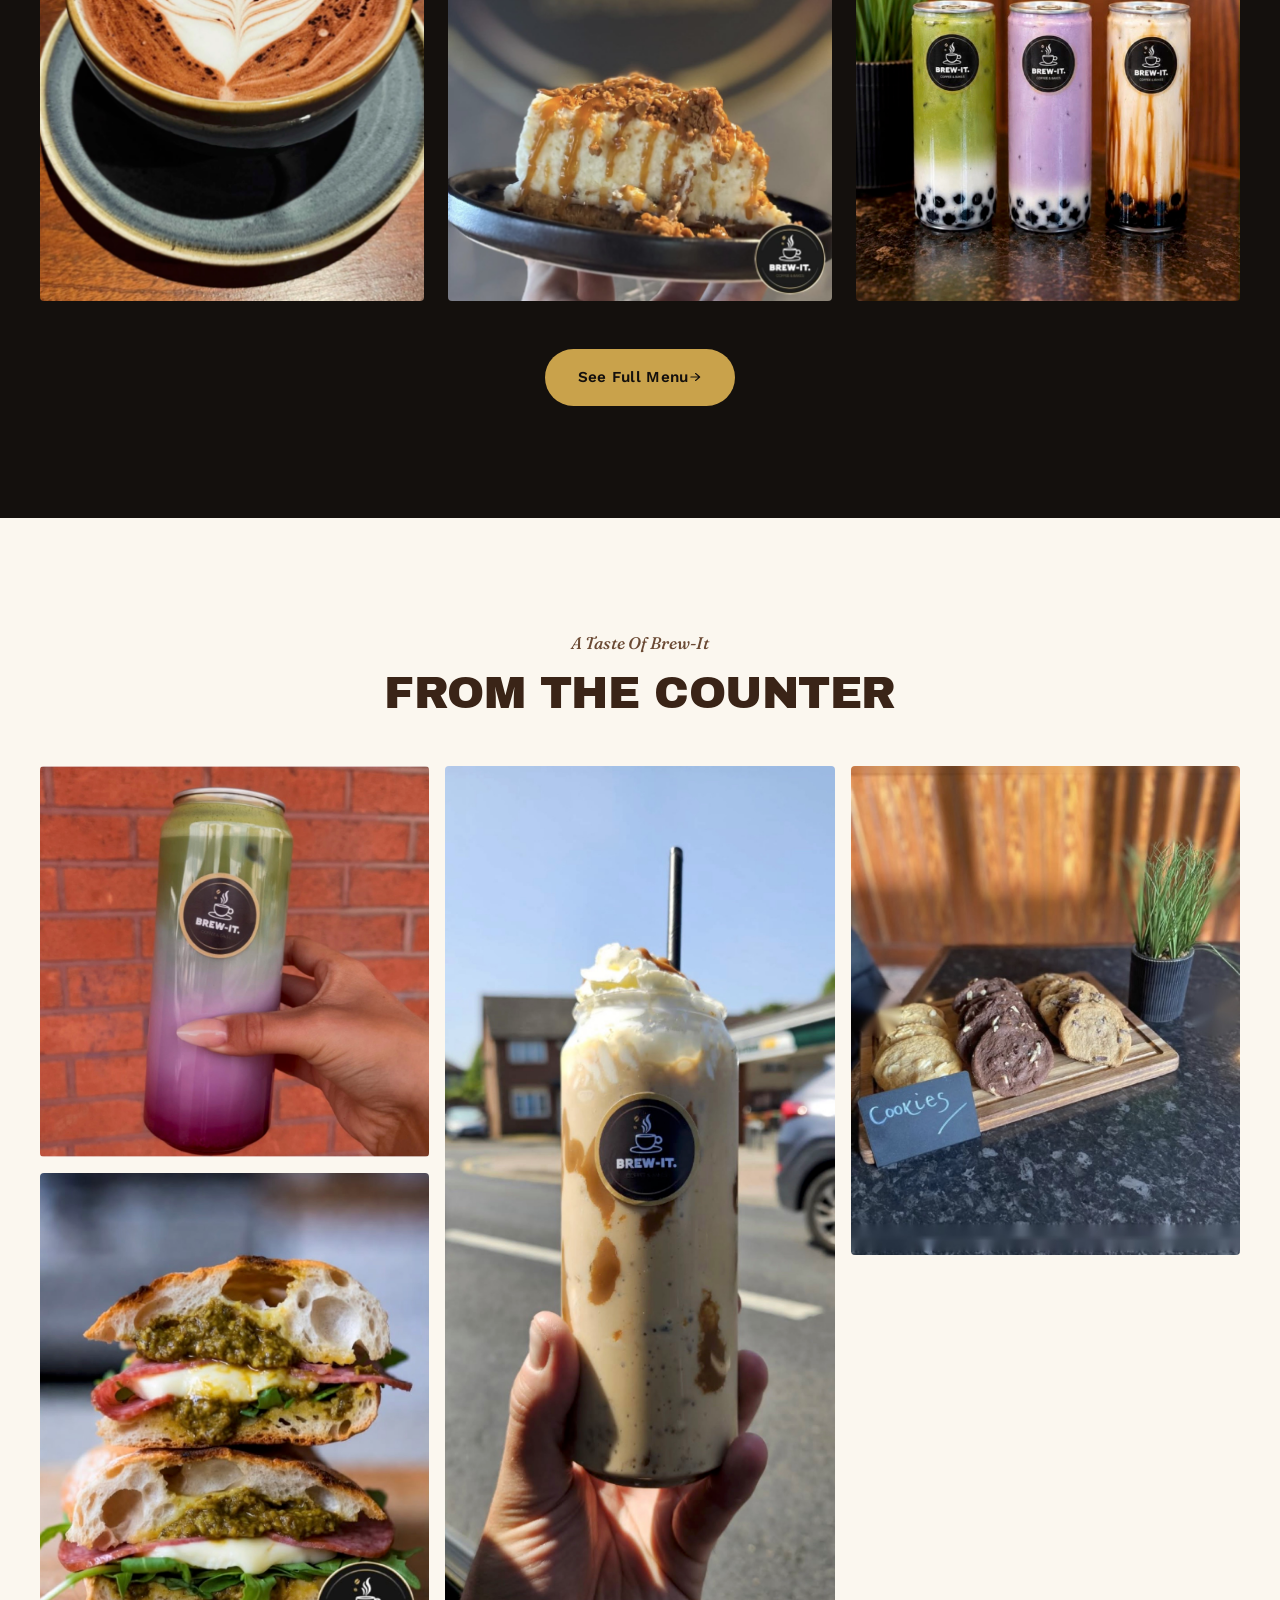
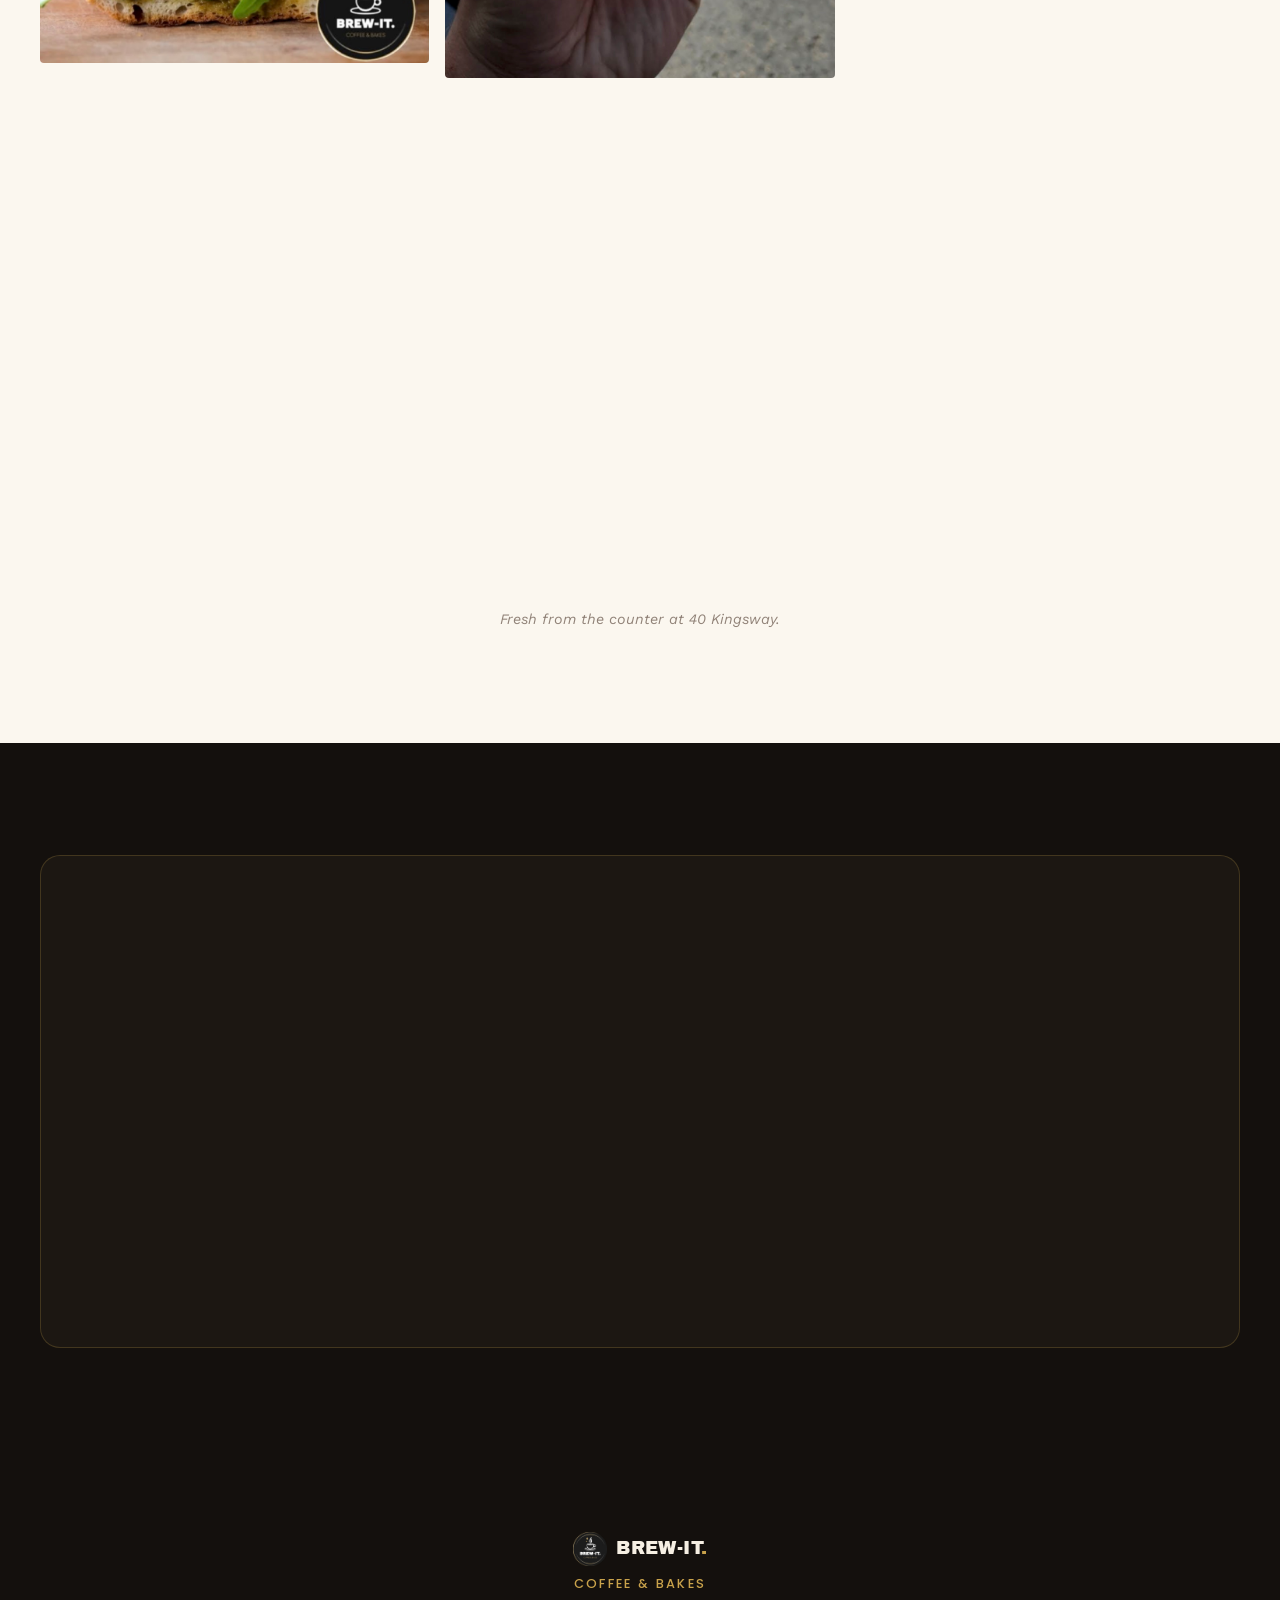
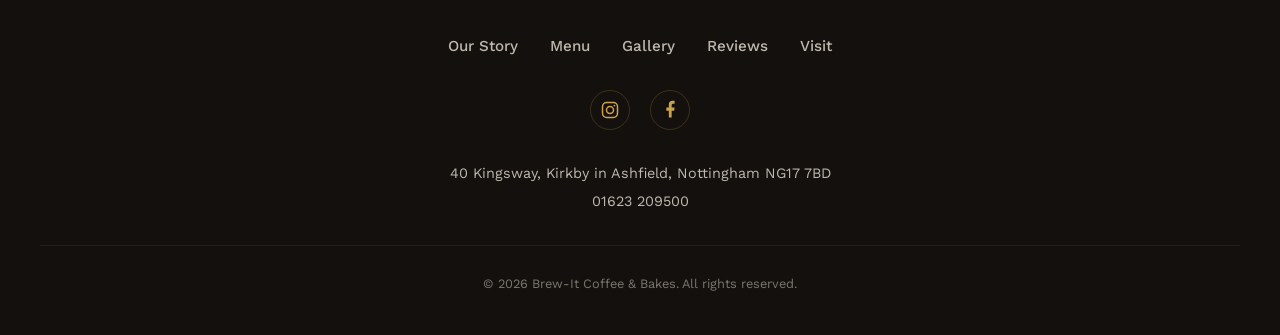
==== commit 82d7c095: "Trial: swap hero video for a static image Replaces the autoplay video with a plain img using the sam" ====
--- a/index.html
+++ b/index.html
@@ -115,11 +115,7 @@
   <!-- HERO -->
   <section class="hero" id="home">
     <div class="hero-media">
-      <video autoplay muted loop playsinline
-        poster="assets/images/photos/hero-poster.jpg"
-        aria-hidden="true">
-        <source src="assets/video/hero.mp4" type="video/mp4" />
-      </video>
+      <img src="assets/images/photos/hero-poster.jpg" alt="" aria-hidden="true" />
     </div>
     <div class="hero-scrim"></div>
     <div class="hero-content">
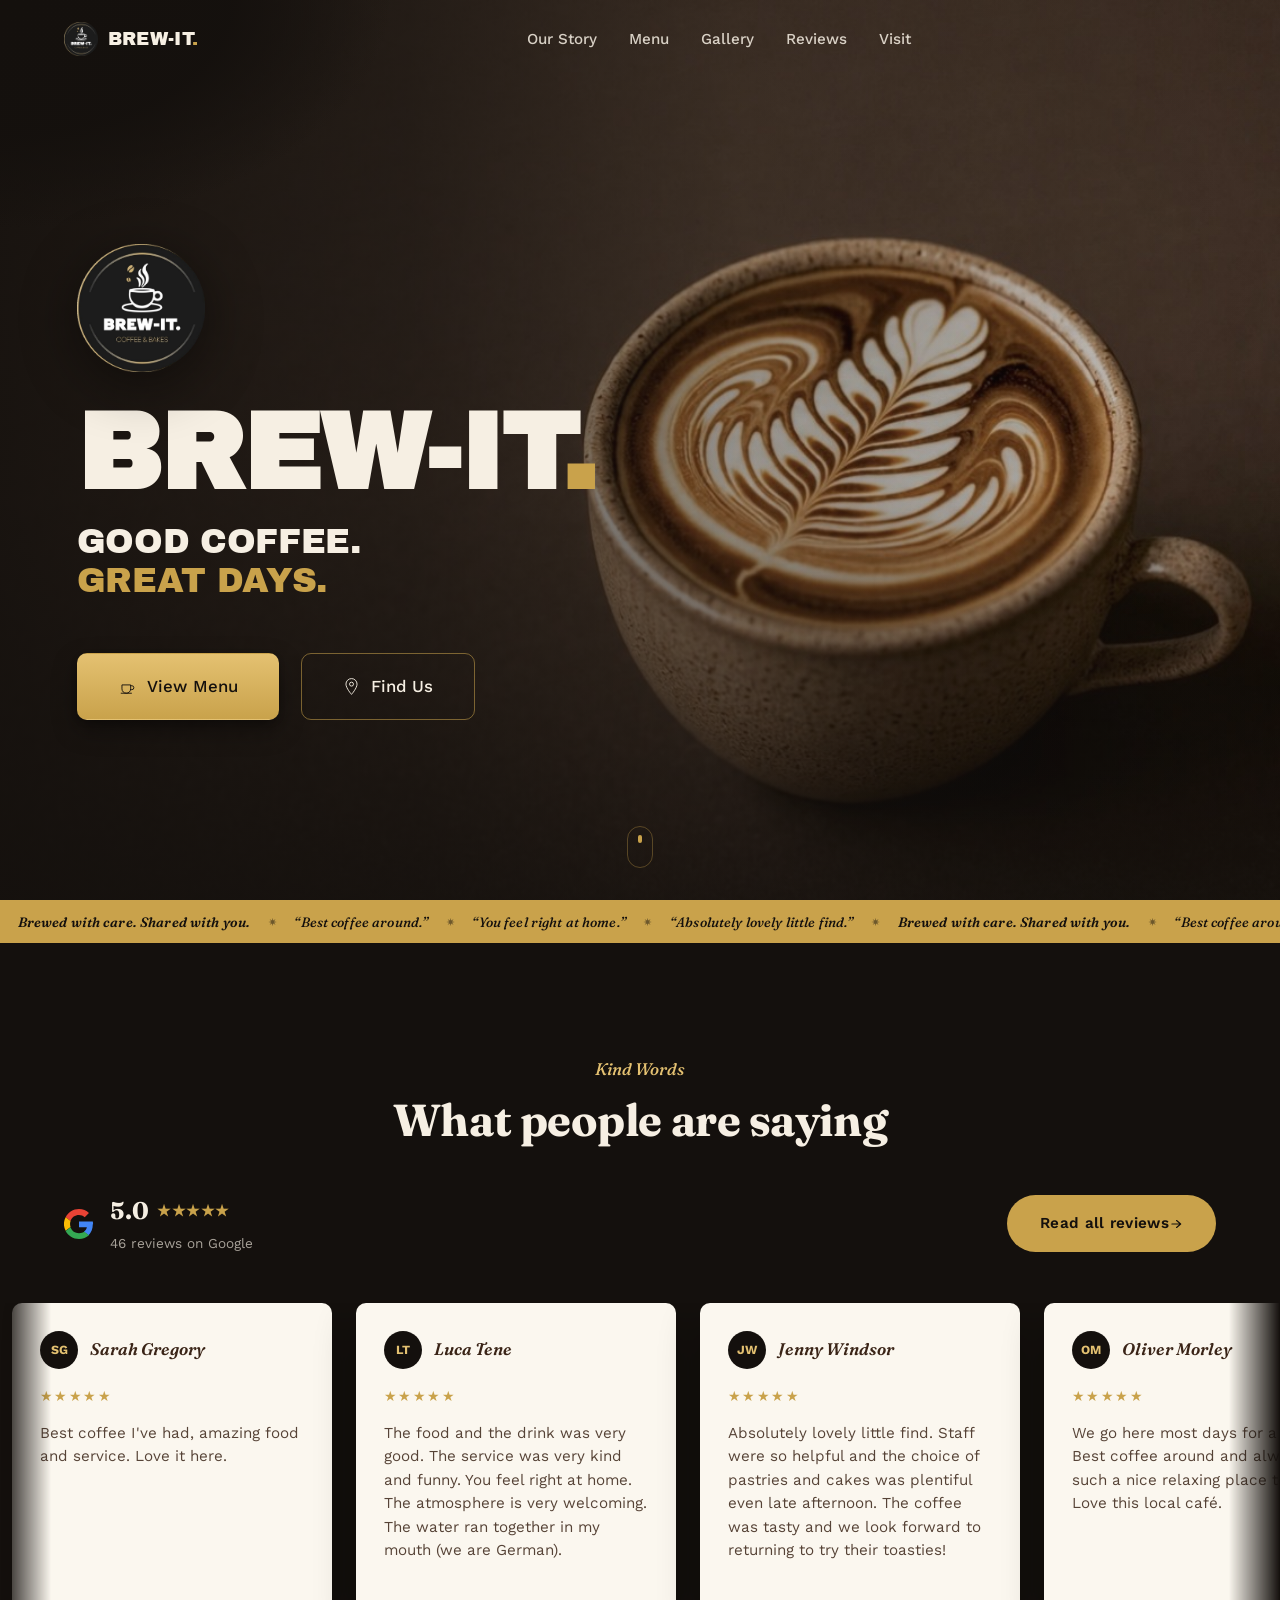
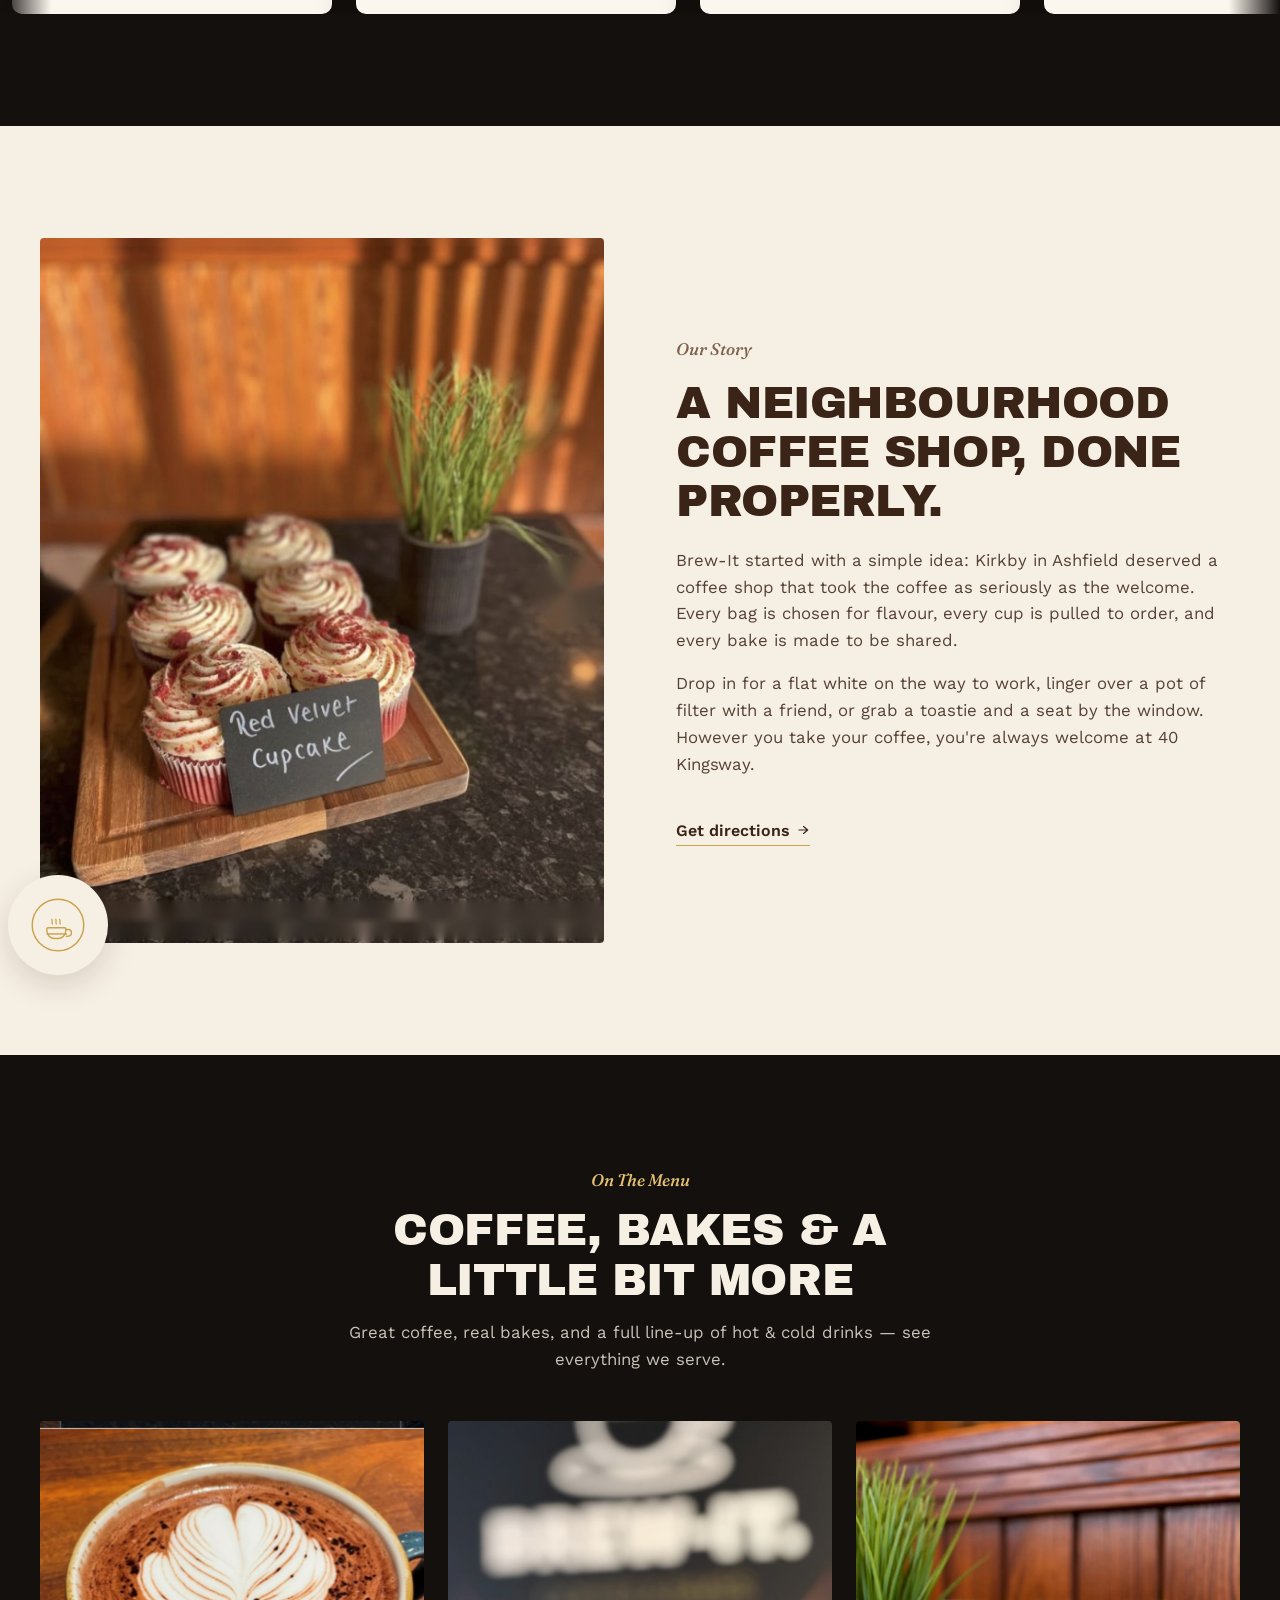
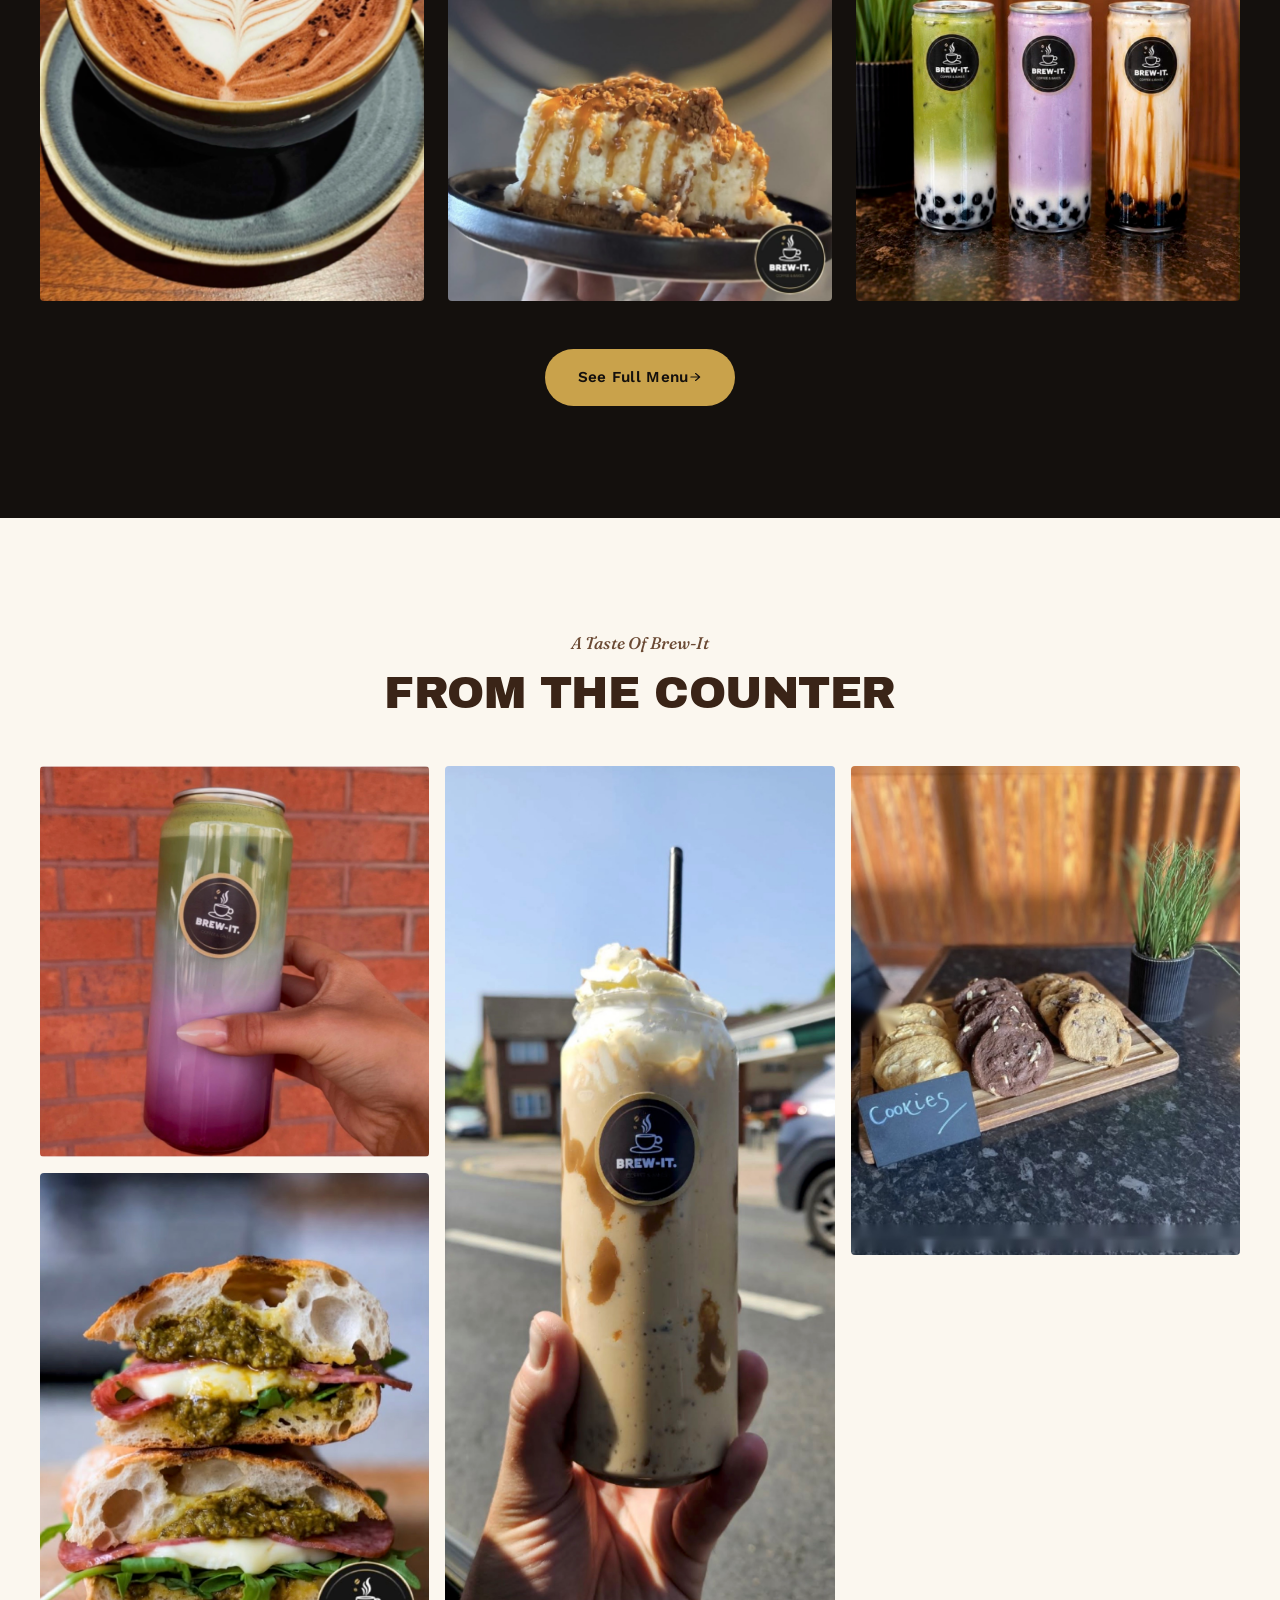
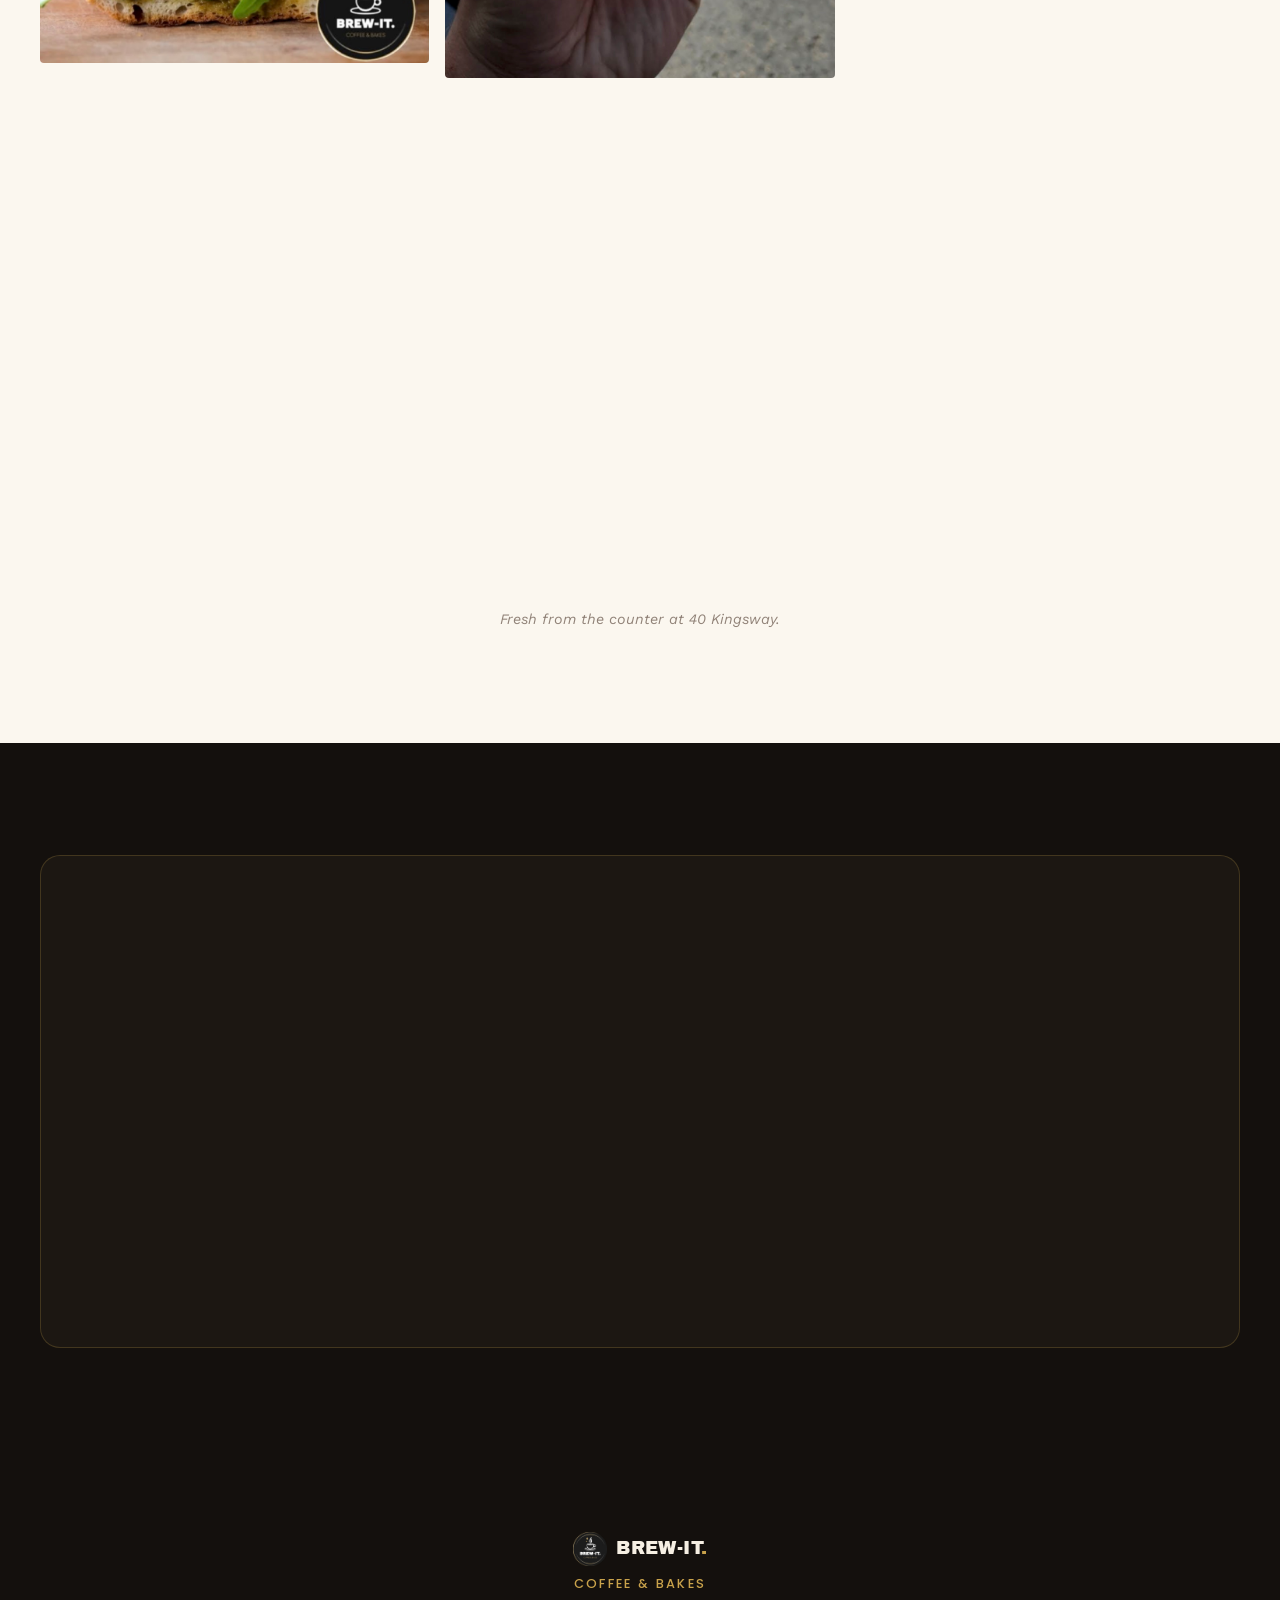
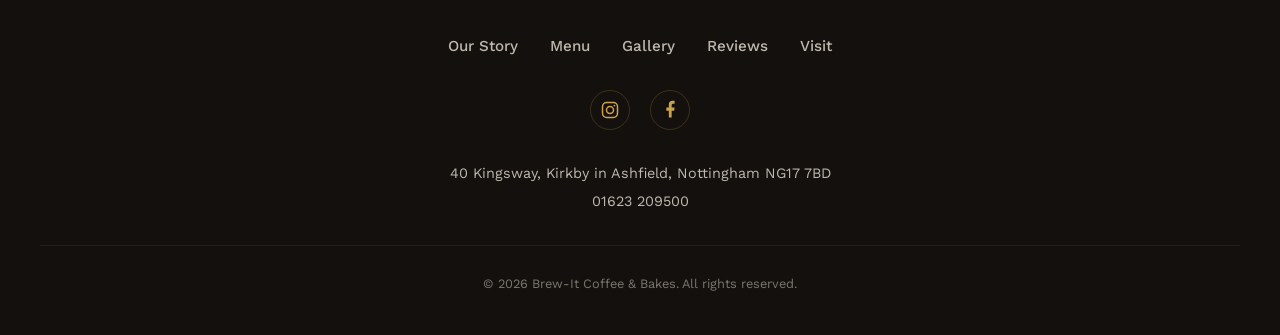
==== commit e69b8320: "Trial: swap static hero to the version with the visible cup handle Co-Authored-By: Claude Sonnet 5 <" ====
--- a/index.html
+++ b/index.html
@@ -115,7 +115,7 @@
   <!-- HERO -->
   <section class="hero" id="home">
     <div class="hero-media">
-      <img src="assets/images/photos/hero-poster.jpg" alt="" aria-hidden="true" />
+      <img src="assets/images/photos/hero-poster-2.jpg" alt="" aria-hidden="true" />
     </div>
     <div class="hero-scrim"></div>
     <div class="hero-content">
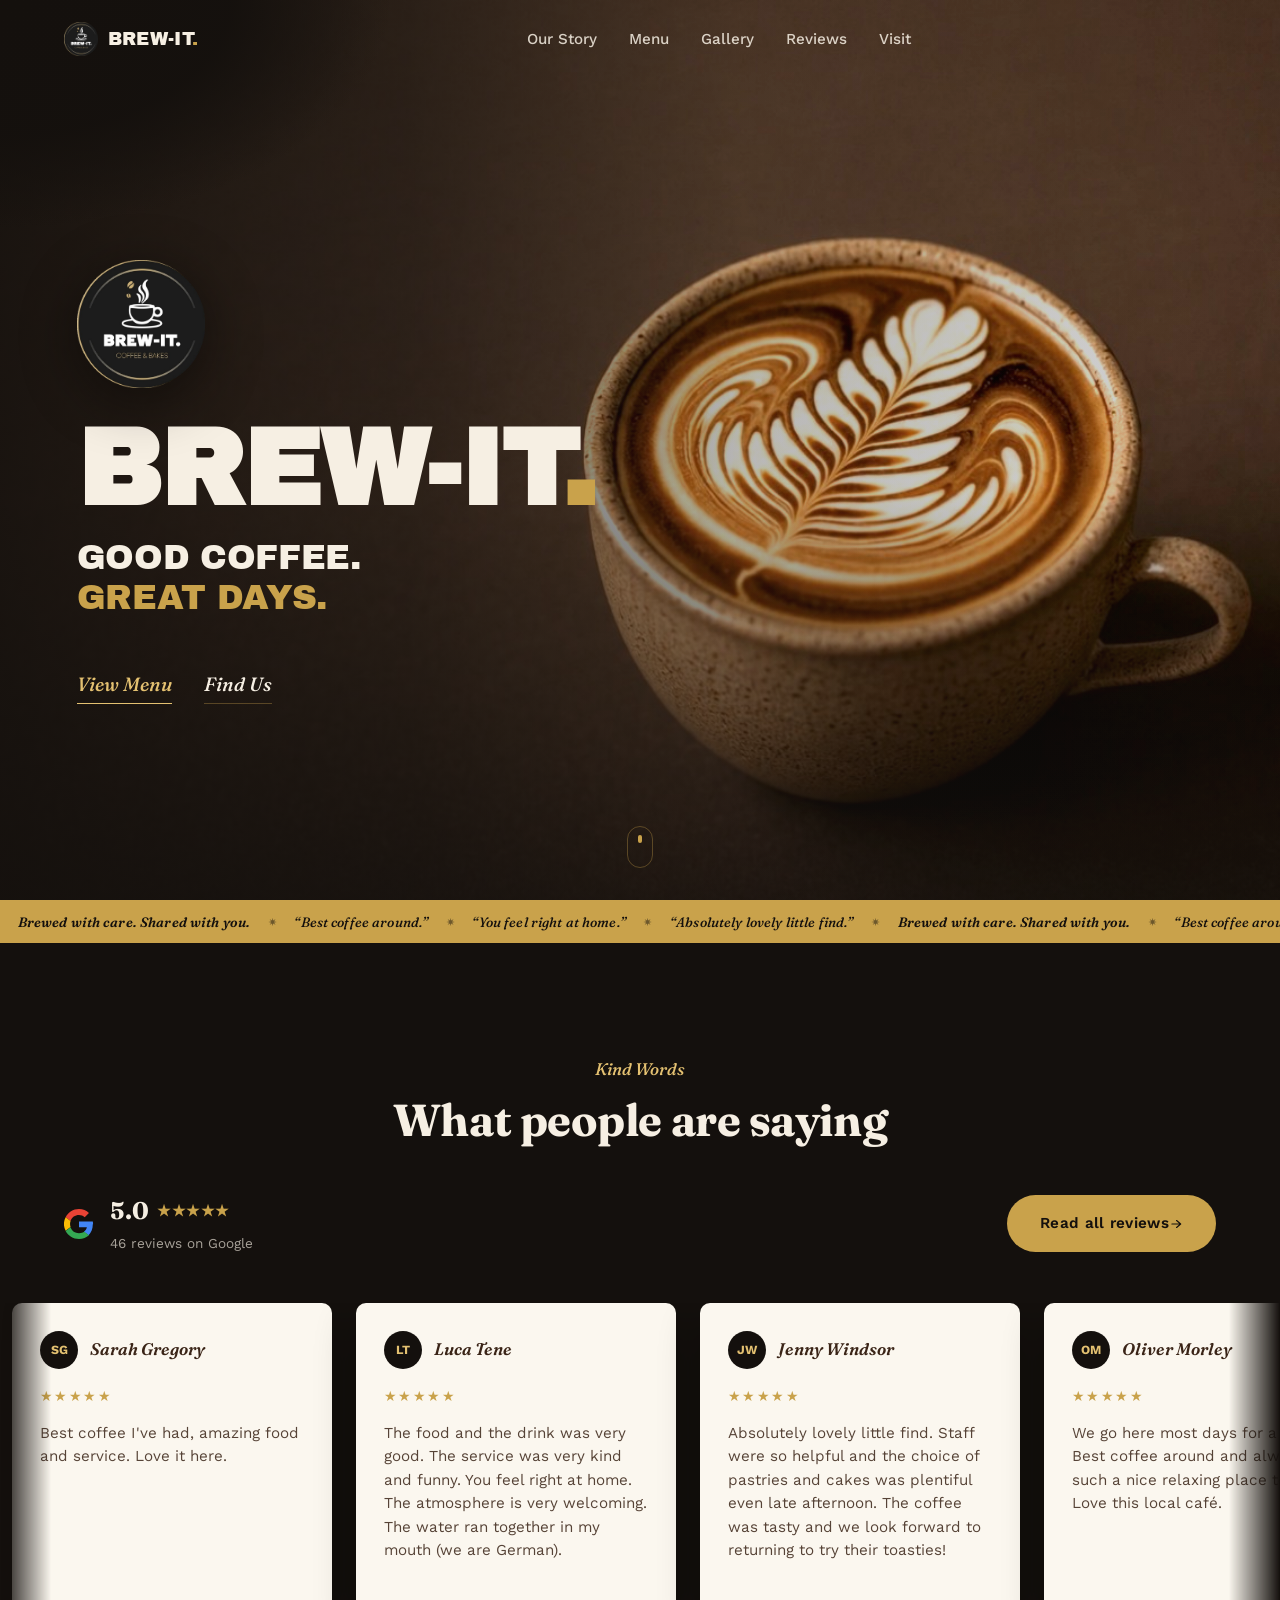
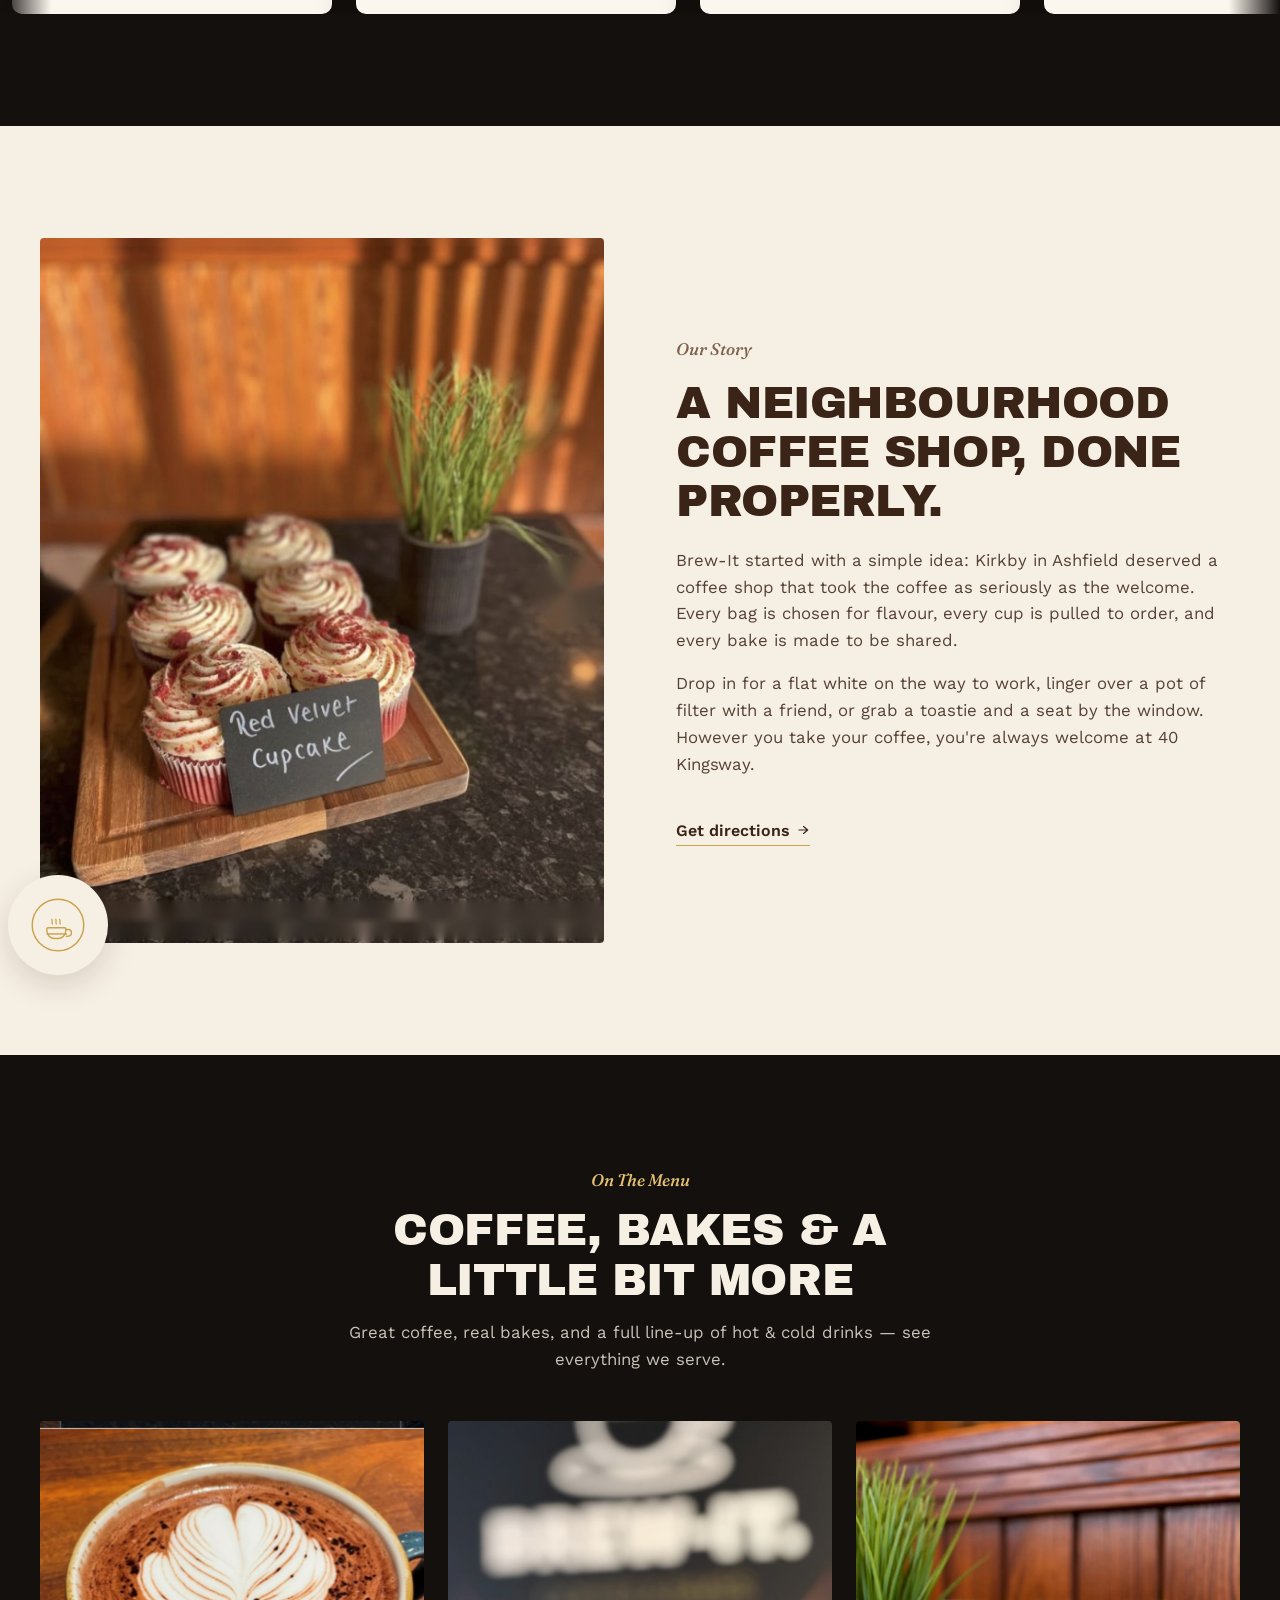
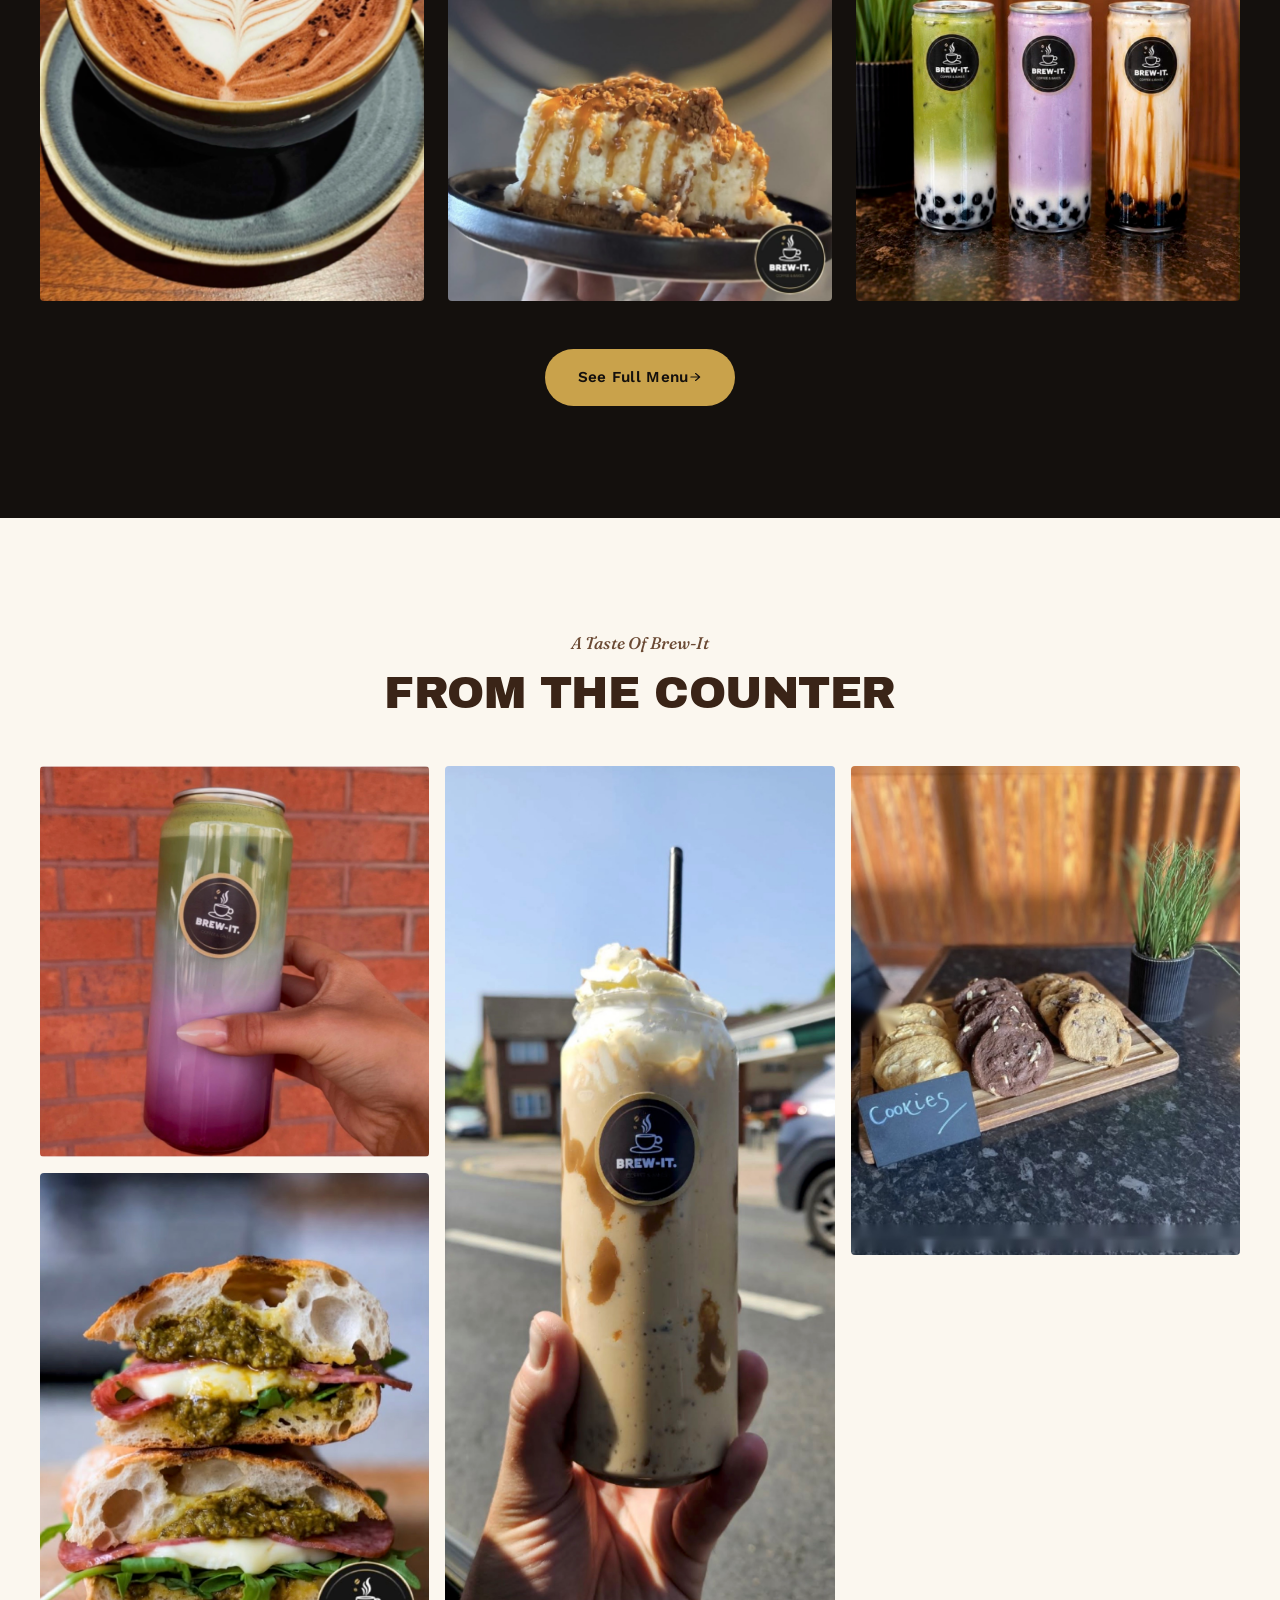
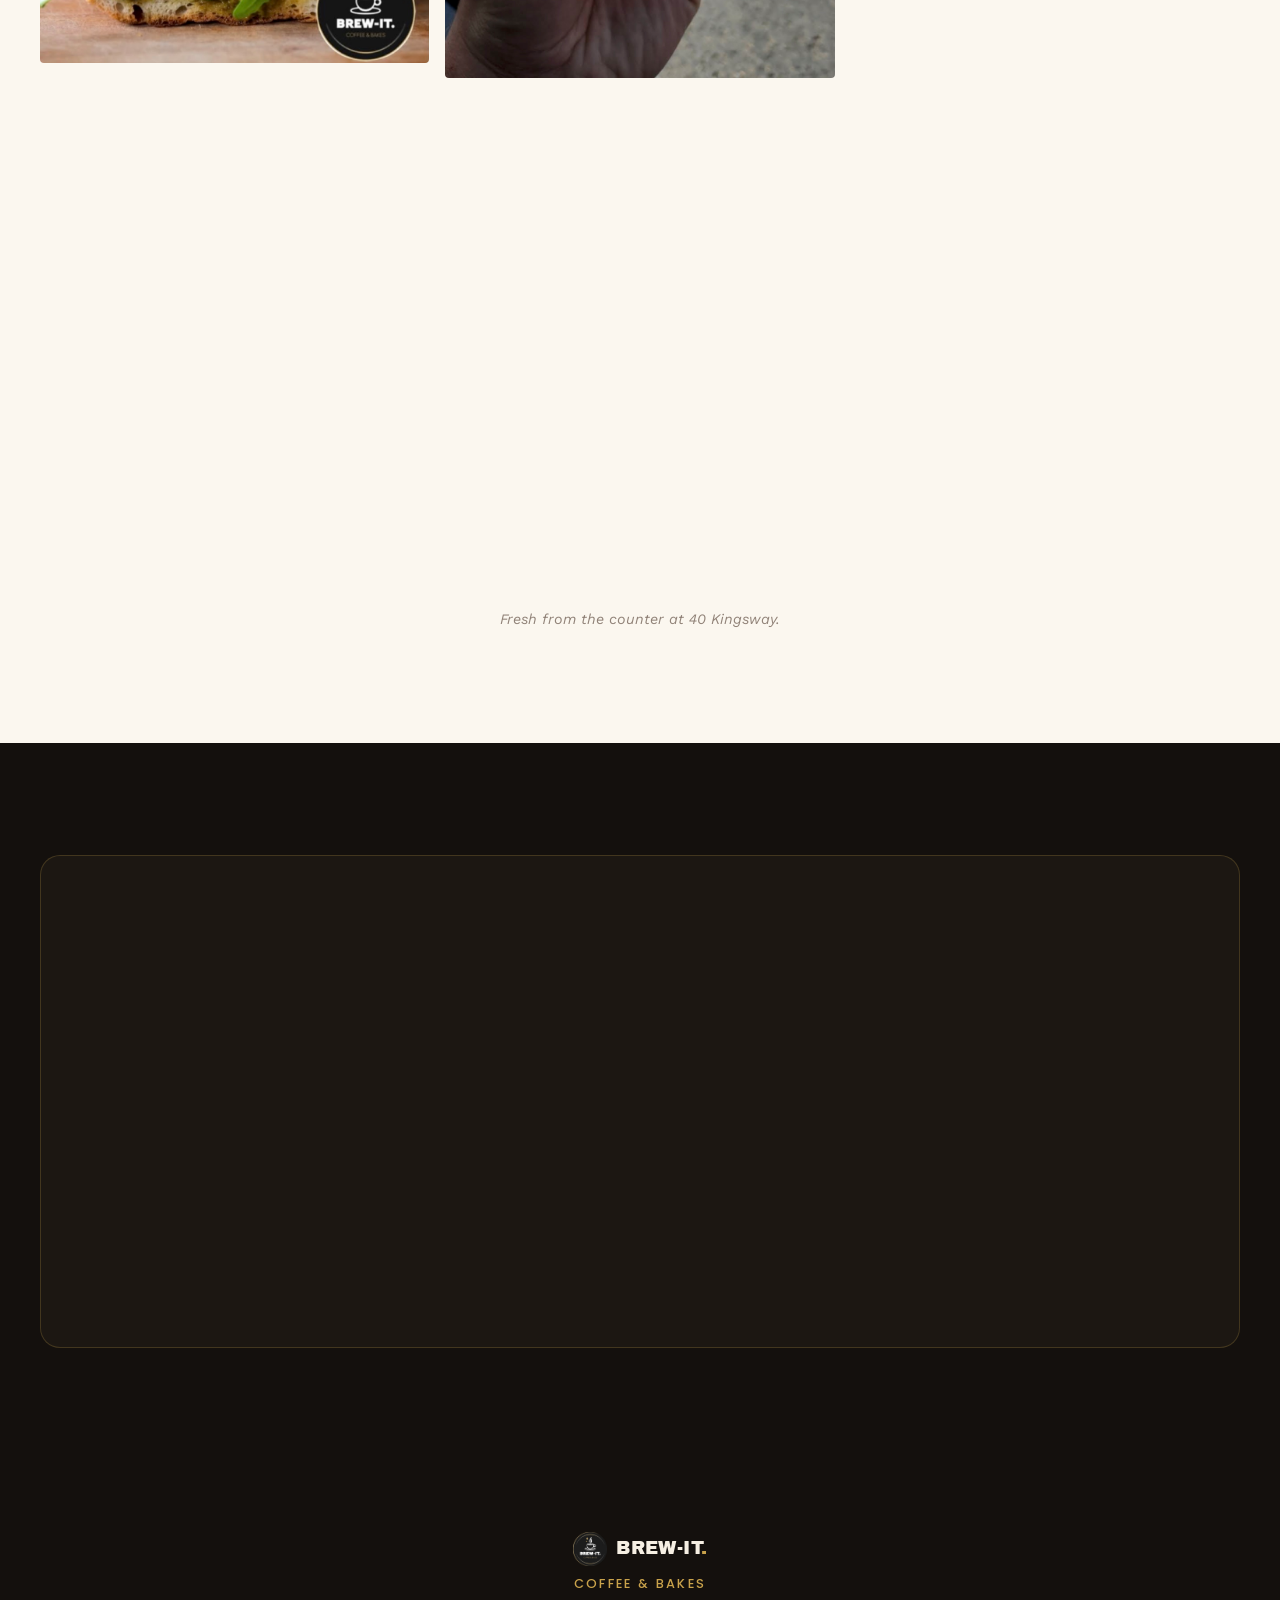
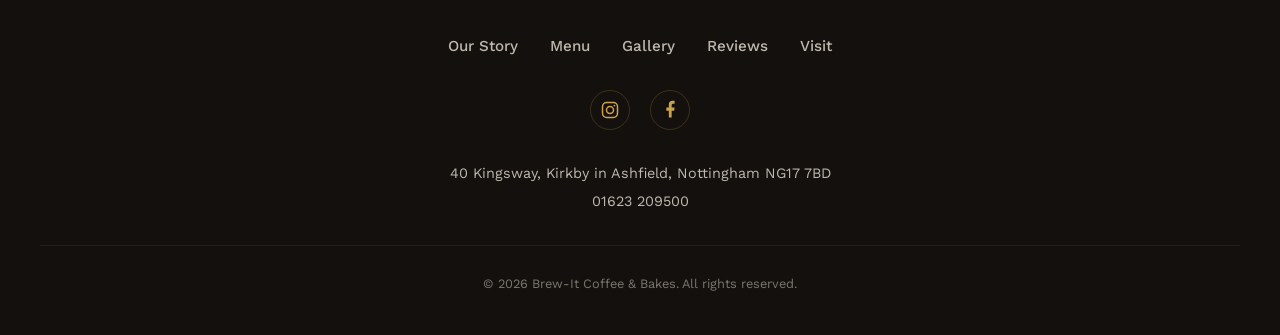
==== commit 1a25c863: "Replace hero buttons with underlined text links in the Kind Words font View Menu and Find Us are now" ====
--- a/index.html
+++ b/index.html
@@ -123,8 +123,8 @@
       <h1 class="hero-title">Brew-It<span class="gold">.</span></h1>
       <p class="hero-tagline">GOOD COFFEE.<br><span class="gold">GREAT DAYS.</span></p>
       <div class="hero-actions">
-        <a href="menu.html" class="btn btn-gold"><svg class="icon-xs" aria-hidden="true"><use href="#icon-cup"/></svg> View Menu</a>
-        <a href="visit.html" class="btn btn-outline"><svg class="icon-xs" aria-hidden="true"><use href="#icon-pin"/></svg> Find Us</a>
+        <a href="menu.html" class="hero-link hero-link-gold">View Menu</a>
+        <a href="visit.html" class="hero-link">Find Us</a>
       </div>
     </div>
     <a class="scroll-cue" href="#values" aria-label="Scroll to content">
--- a/css/style.css
+++ b/css/style.css
@@ -213,12 +213,13 @@
 .hero-media { position: absolute; inset: 0; }
 .hero-media img, .hero-media video {
   width: 100%; height: 100%; object-fit: cover; object-position: 70% center;
+  filter: brightness(1.13) saturate(1.28) contrast(1.04);
 }
 .hero-scrim {
   position: absolute; inset: 0;
   background:
     radial-gradient(36vw 30vh at 0% 0%, rgba(20,16,13,1) 0%, rgba(20,16,13,.94) 50%, rgba(20,16,13,0) 85%),
-    linear-gradient(90deg, rgba(20,16,13,.92) 0%, rgba(20,16,13,.72) 32%, rgba(20,16,13,.32) 58%, rgba(20,16,13,.12) 100%),
+    linear-gradient(90deg, rgba(20,16,13,.92) 0%, rgba(20,16,13,.68) 32%, rgba(20,16,13,.22) 58%, rgba(20,16,13,.06) 100%),
     linear-gradient(180deg, rgba(20,16,13,.15) 0%, rgba(20,16,13,.1) 55%, rgba(20,16,13,.8) 100%);
 }
 .hero-content {
@@ -252,40 +253,15 @@
   letter-spacing: -.01em;
   margin-top: 1.1rem;
 }
-.hero-actions { margin-top: 3.25rem; display: flex; gap: 1.35rem; justify-content: flex-start; flex-wrap: wrap; }
-.hero-actions .btn {
-  font-family: var(--font-body);
-  text-transform: none;
-  font-weight: 500;
-  font-size: 1.05rem;
-  letter-spacing: .005em;
-  padding: 1.2rem 2.5rem;
-  gap: .65rem;
-  border-radius: 10px;
-  transition: transform .18s var(--ease), box-shadow .18s var(--ease), background .18s var(--ease), border-color .18s var(--ease);
-}
-.hero-actions .btn svg { width: 19px; height: 19px; flex-shrink: 0; }
-.hero-actions .btn:hover { transform: translateY(-1px) scale(1.025); }
-.hero-actions .btn:active { transform: translateY(0) scale(1); }
-
-.hero-actions .btn-gold {
-  background: linear-gradient(180deg, var(--gold-bright) 0%, var(--gold) 100%);
-  box-shadow: 0 10px 24px rgba(0,0,0,.35), 0 2px 6px rgba(0,0,0,.2);
-}
-.hero-actions .btn-gold:hover {
-  background: linear-gradient(180deg, var(--gold-bright) 0%, color-mix(in srgb, var(--gold) 85%, black) 100%);
-  box-shadow: 0 14px 30px rgba(0,0,0,.4), 0 4px 8px rgba(0,0,0,.25);
-}
-
-.hero-actions .btn-outline {
-  border-width: 1.75px;
-  border-color: rgba(201, 162, 75, .55);
-  background: transparent;
-}
-.hero-actions .btn-outline:hover {
-  background: rgba(201, 162, 75, .14);
-  border-color: rgba(201, 162, 75, .8);
-}
+.hero-actions { margin-top: 3.25rem; display: flex; align-items: baseline; gap: 2rem; justify-content: flex-start; flex-wrap: wrap; }
+.hero-link {
+  font-family: var(--font-accent); font-style: italic; font-weight: 500;
+  font-size: 1.2rem; color: var(--cream);
+  border-bottom: 1.5px solid var(--gold-dim); padding-bottom: .15rem;
+  transition: border-color .2s var(--ease), opacity .2s var(--ease);
+}
+.hero-link:hover { border-color: var(--gold); opacity: .82; }
+.hero-link-gold { color: var(--gold-bright); border-bottom-color: var(--gold-bright); }
 
 /* ---------- Ribbon ---------- */
 .ribbon {
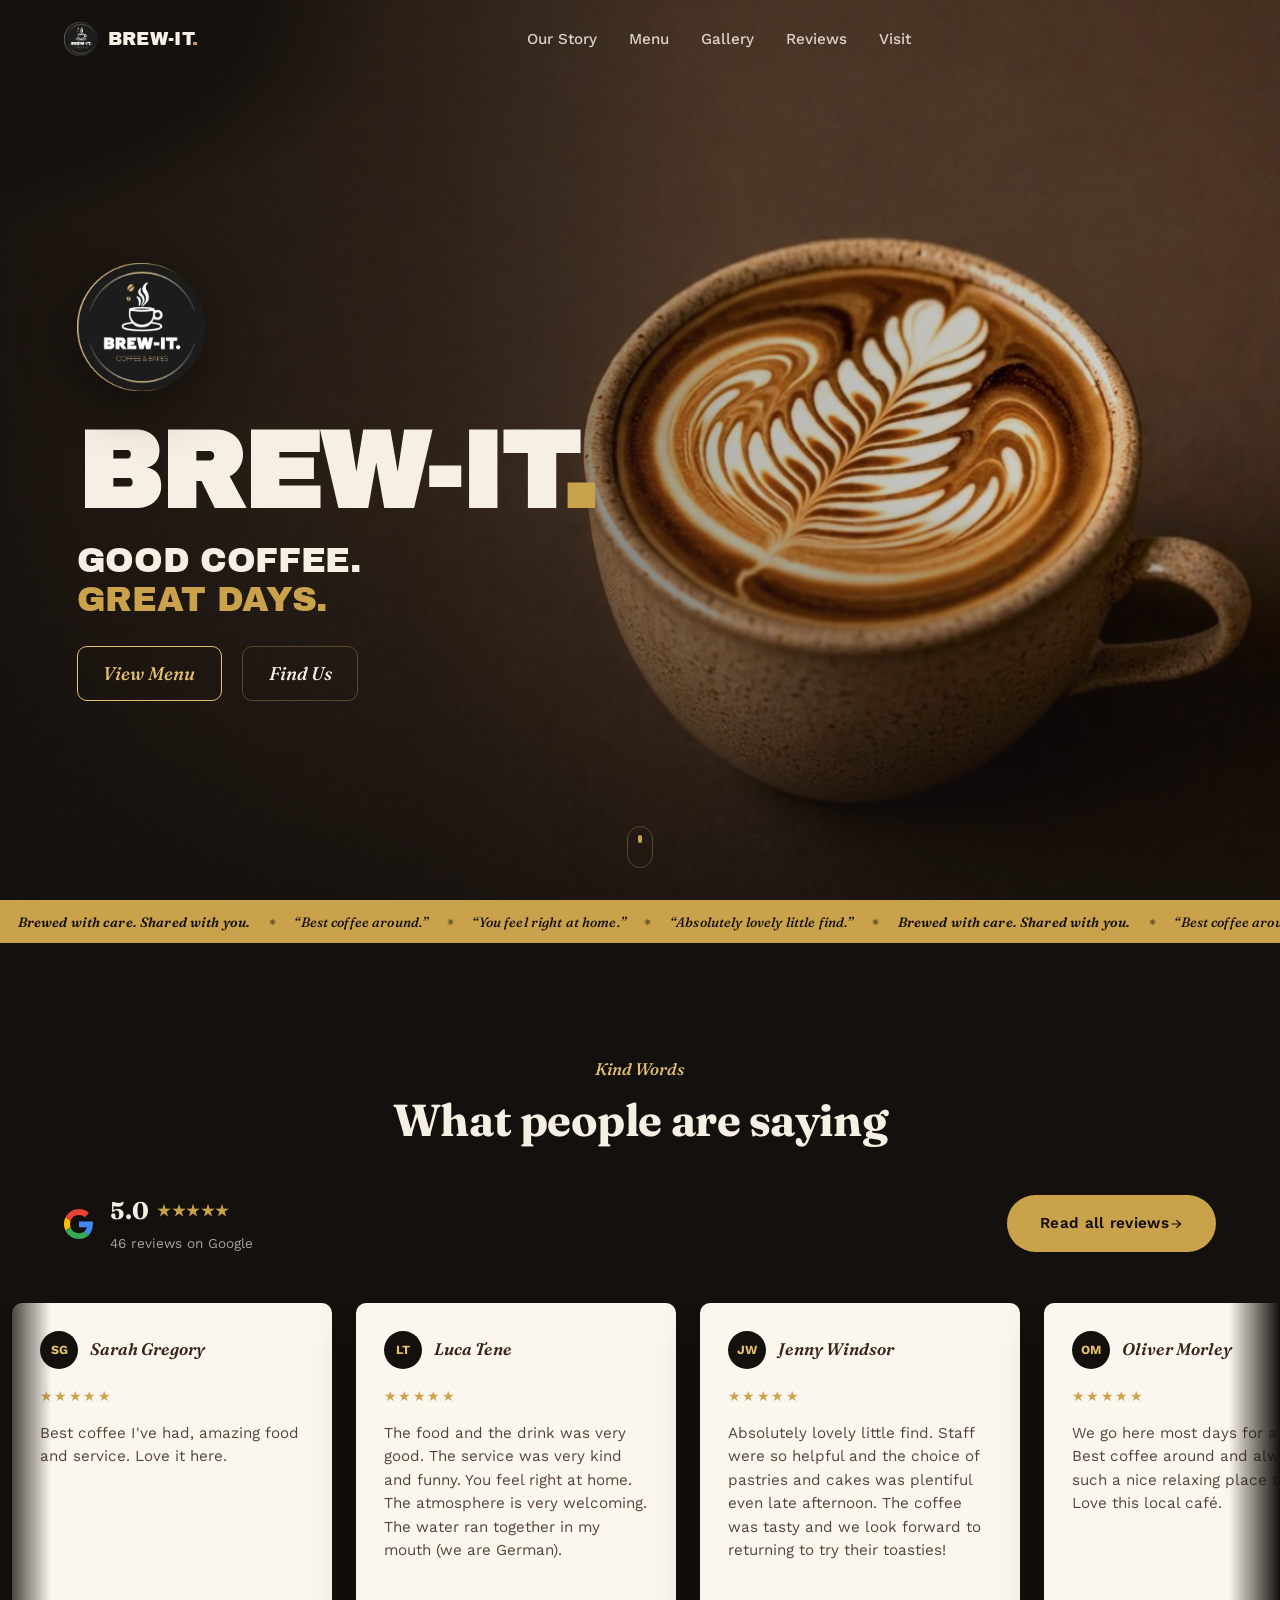
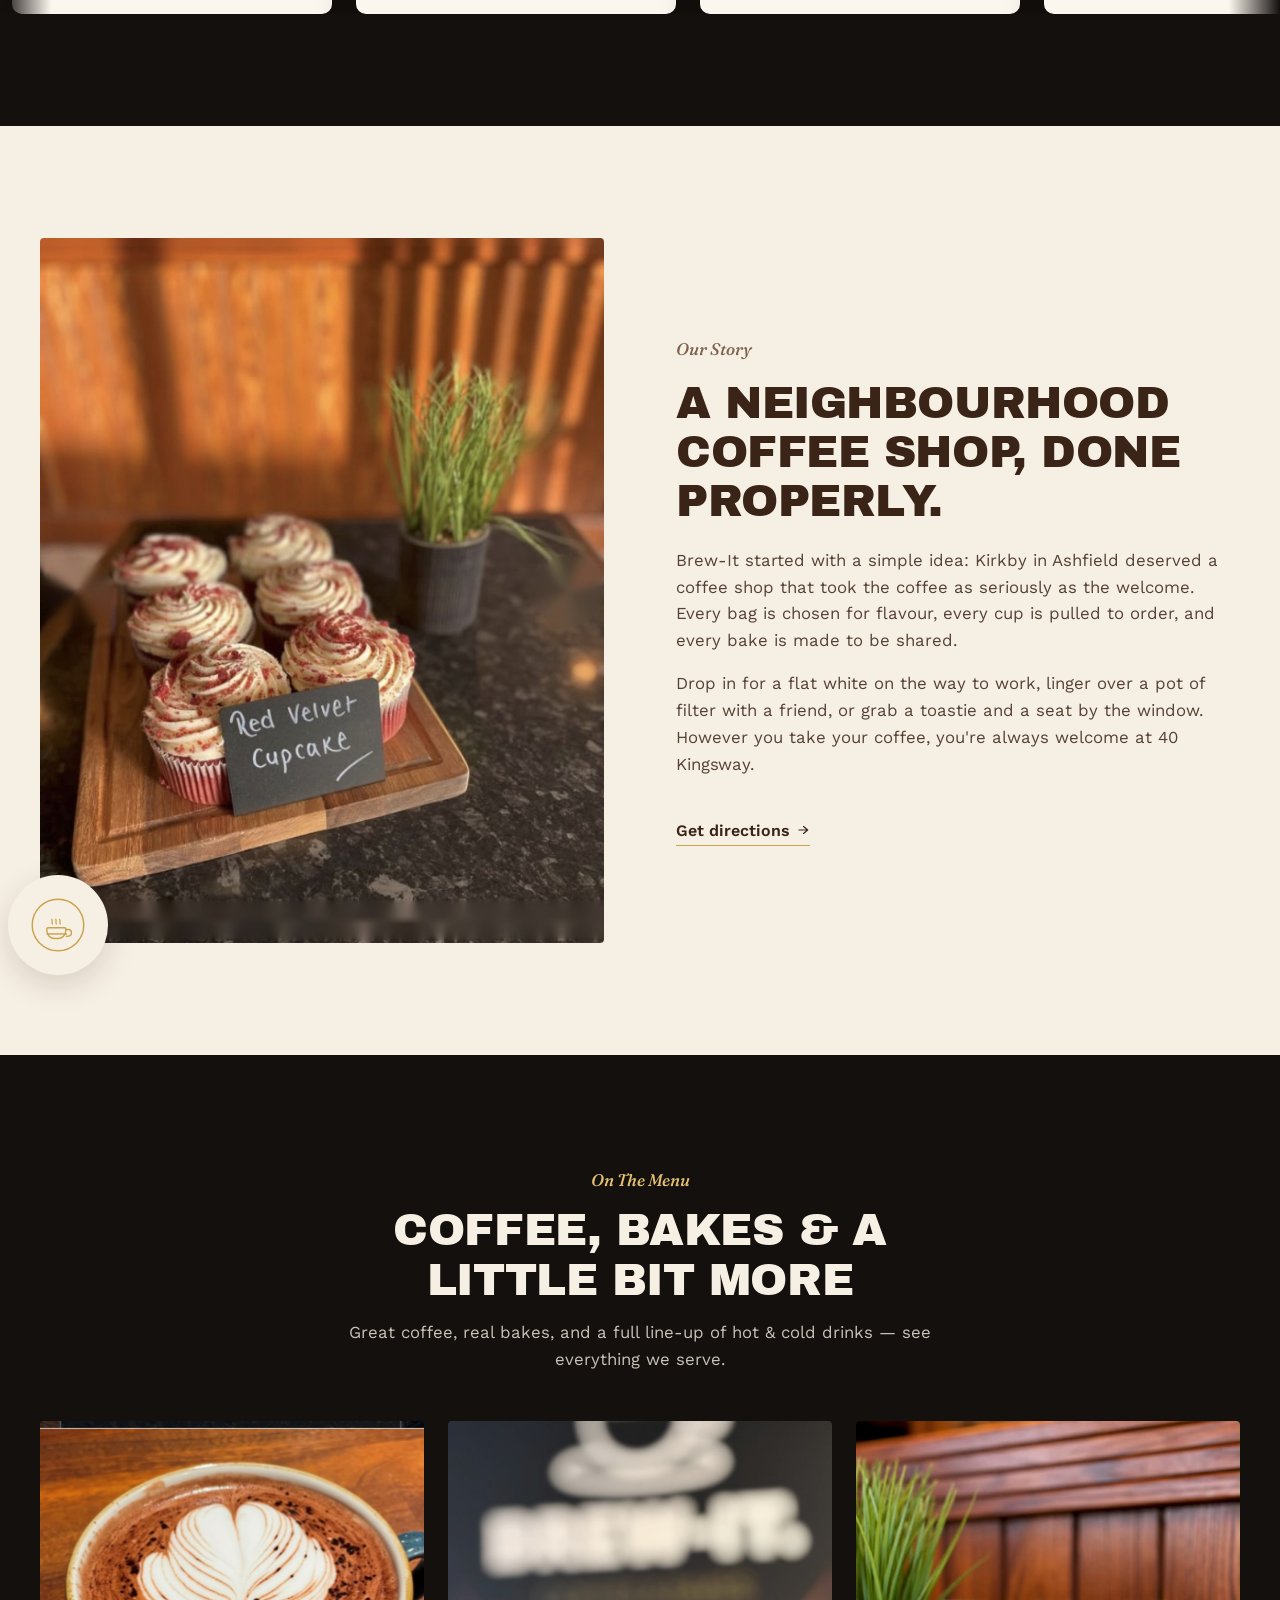
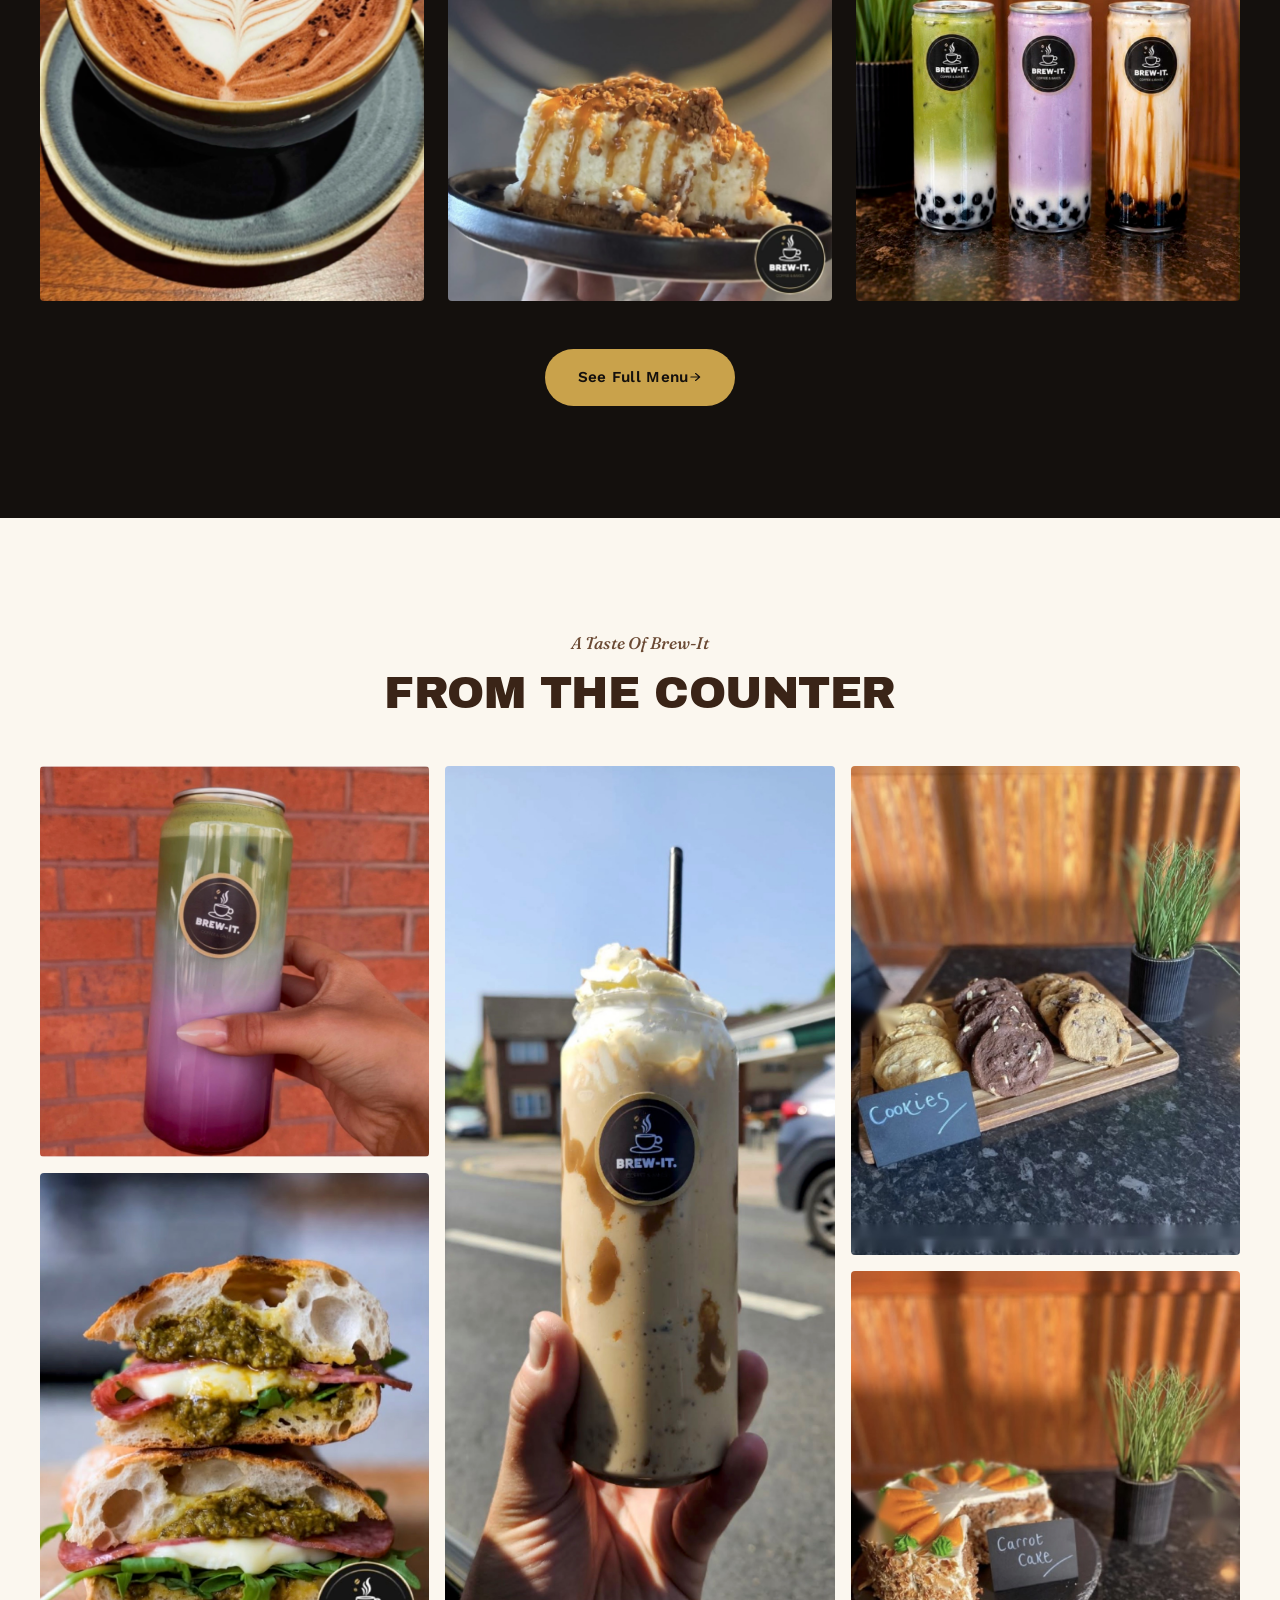
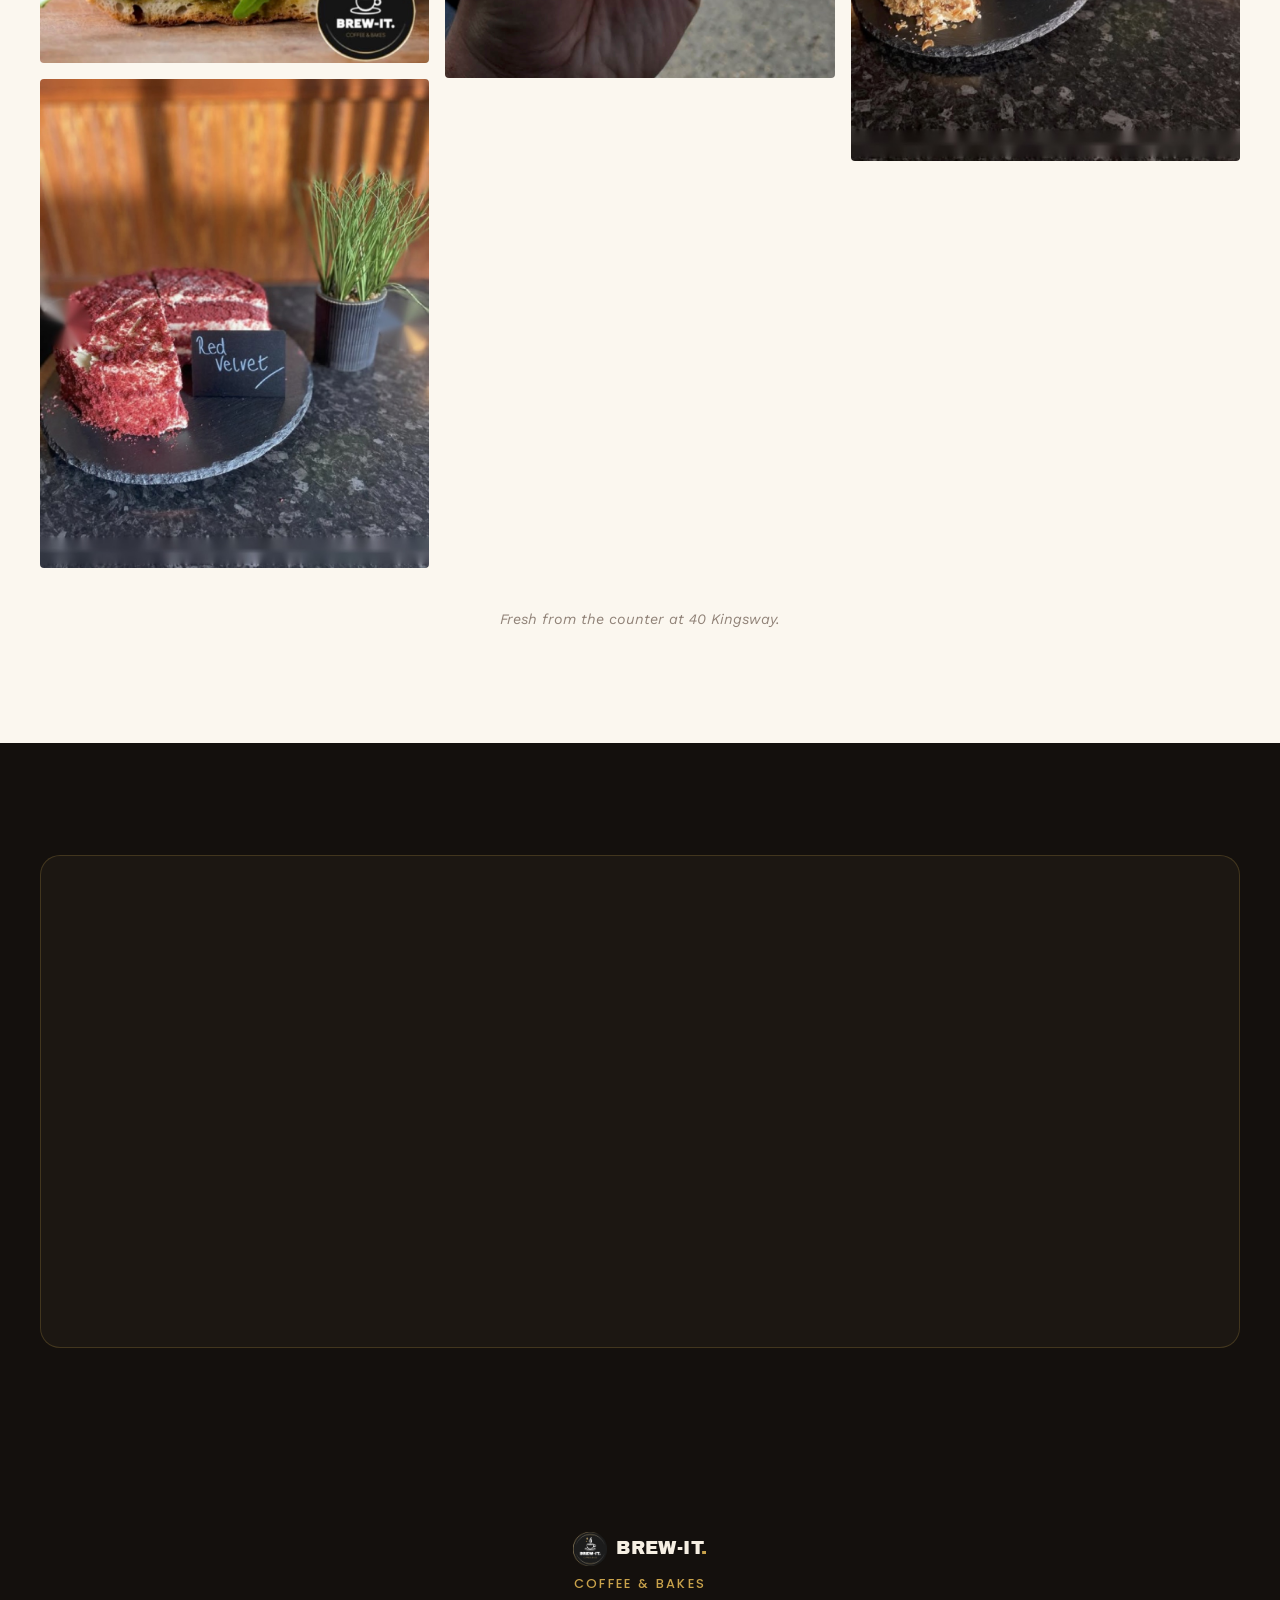
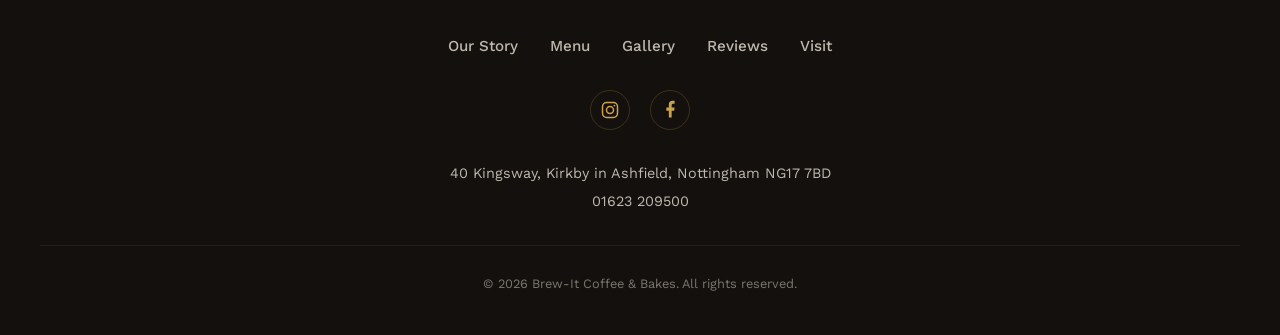
==== commit ef2a4b63: "Fix gold ribbon marquee leaving a gap on wide screens The scrolling ribbon only duplicated its conte" ====
--- a/index.html
+++ b/index.html
@@ -155,6 +155,46 @@
         <span class="ribbon-item">“Absolutely lovely little find.”</span>
         <span class="ribbon-sep" aria-hidden="true">✷</span>
       </span>
+      <span class="ribbon-group" aria-hidden="true">
+        <span class="ribbon-item ribbon-item-tag">Brewed with care. Shared with you.</span>
+        <span class="ribbon-sep" aria-hidden="true">✷</span>
+        <span class="ribbon-item">“Best coffee around.”</span>
+        <span class="ribbon-sep" aria-hidden="true">✷</span>
+        <span class="ribbon-item">“You feel right at home.”</span>
+        <span class="ribbon-sep" aria-hidden="true">✷</span>
+        <span class="ribbon-item">“Absolutely lovely little find.”</span>
+        <span class="ribbon-sep" aria-hidden="true">✷</span>
+      </span>
+      <span class="ribbon-group" aria-hidden="true">
+        <span class="ribbon-item ribbon-item-tag">Brewed with care. Shared with you.</span>
+        <span class="ribbon-sep" aria-hidden="true">✷</span>
+        <span class="ribbon-item">“Best coffee around.”</span>
+        <span class="ribbon-sep" aria-hidden="true">✷</span>
+        <span class="ribbon-item">“You feel right at home.”</span>
+        <span class="ribbon-sep" aria-hidden="true">✷</span>
+        <span class="ribbon-item">“Absolutely lovely little find.”</span>
+        <span class="ribbon-sep" aria-hidden="true">✷</span>
+      </span>
+      <span class="ribbon-group" aria-hidden="true">
+        <span class="ribbon-item ribbon-item-tag">Brewed with care. Shared with you.</span>
+        <span class="ribbon-sep" aria-hidden="true">✷</span>
+        <span class="ribbon-item">“Best coffee around.”</span>
+        <span class="ribbon-sep" aria-hidden="true">✷</span>
+        <span class="ribbon-item">“You feel right at home.”</span>
+        <span class="ribbon-sep" aria-hidden="true">✷</span>
+        <span class="ribbon-item">“Absolutely lovely little find.”</span>
+        <span class="ribbon-sep" aria-hidden="true">✷</span>
+      </span>
+      <span class="ribbon-group" aria-hidden="true">
+        <span class="ribbon-item ribbon-item-tag">Brewed with care. Shared with you.</span>
+        <span class="ribbon-sep" aria-hidden="true">✷</span>
+        <span class="ribbon-item">“Best coffee around.”</span>
+        <span class="ribbon-sep" aria-hidden="true">✷</span>
+        <span class="ribbon-item">“You feel right at home.”</span>
+        <span class="ribbon-sep" aria-hidden="true">✷</span>
+        <span class="ribbon-item">“Absolutely lovely little find.”</span>
+        <span class="ribbon-sep" aria-hidden="true">✷</span>
+      </span>
     </div>
   </div>
 
--- a/css/style.css
+++ b/css/style.css
@@ -253,15 +253,18 @@
   letter-spacing: -.01em;
   margin-top: 1.1rem;
 }
-.hero-actions { margin-top: 3.25rem; display: flex; align-items: baseline; gap: 2rem; justify-content: flex-start; flex-wrap: wrap; }
+.hero-actions { margin-top: 1.6rem; display: flex; align-items: center; gap: 1.25rem; justify-content: flex-start; flex-wrap: wrap; }
 .hero-link {
   font-family: var(--font-accent); font-style: italic; font-weight: 500;
-  font-size: 1.2rem; color: var(--cream);
-  border-bottom: 1.5px solid var(--gold-dim); padding-bottom: .15rem;
-  transition: border-color .2s var(--ease), opacity .2s var(--ease);
-}
-.hero-link:hover { border-color: var(--gold); opacity: .82; }
-.hero-link-gold { color: var(--gold-bright); border-bottom-color: var(--gold-bright); }
+  font-size: 1.15rem; color: var(--cream);
+  padding: .75rem 1.6rem;
+  border: 1.5px solid var(--gold-dim);
+  border-radius: 10px;
+  background: transparent;
+  transition: border-color .2s var(--ease), background-color .2s var(--ease), opacity .2s var(--ease);
+}
+.hero-link:hover { border-color: var(--gold); background: rgba(201, 162, 75, .08); }
+.hero-link-gold { color: var(--gold-bright); border-color: var(--gold-bright); }
 
 /* ---------- Ribbon ---------- */
 .ribbon {
@@ -274,7 +277,7 @@
 .ribbon-track {
   display: inline-flex;
   width: max-content;
-  animation: ribbon-slide 32s linear infinite;
+  animation: ribbon-slide 96s linear infinite;
 }
 .ribbon-group { display: inline-flex; align-items: center; flex-shrink: 0; }
 .ribbon-item {
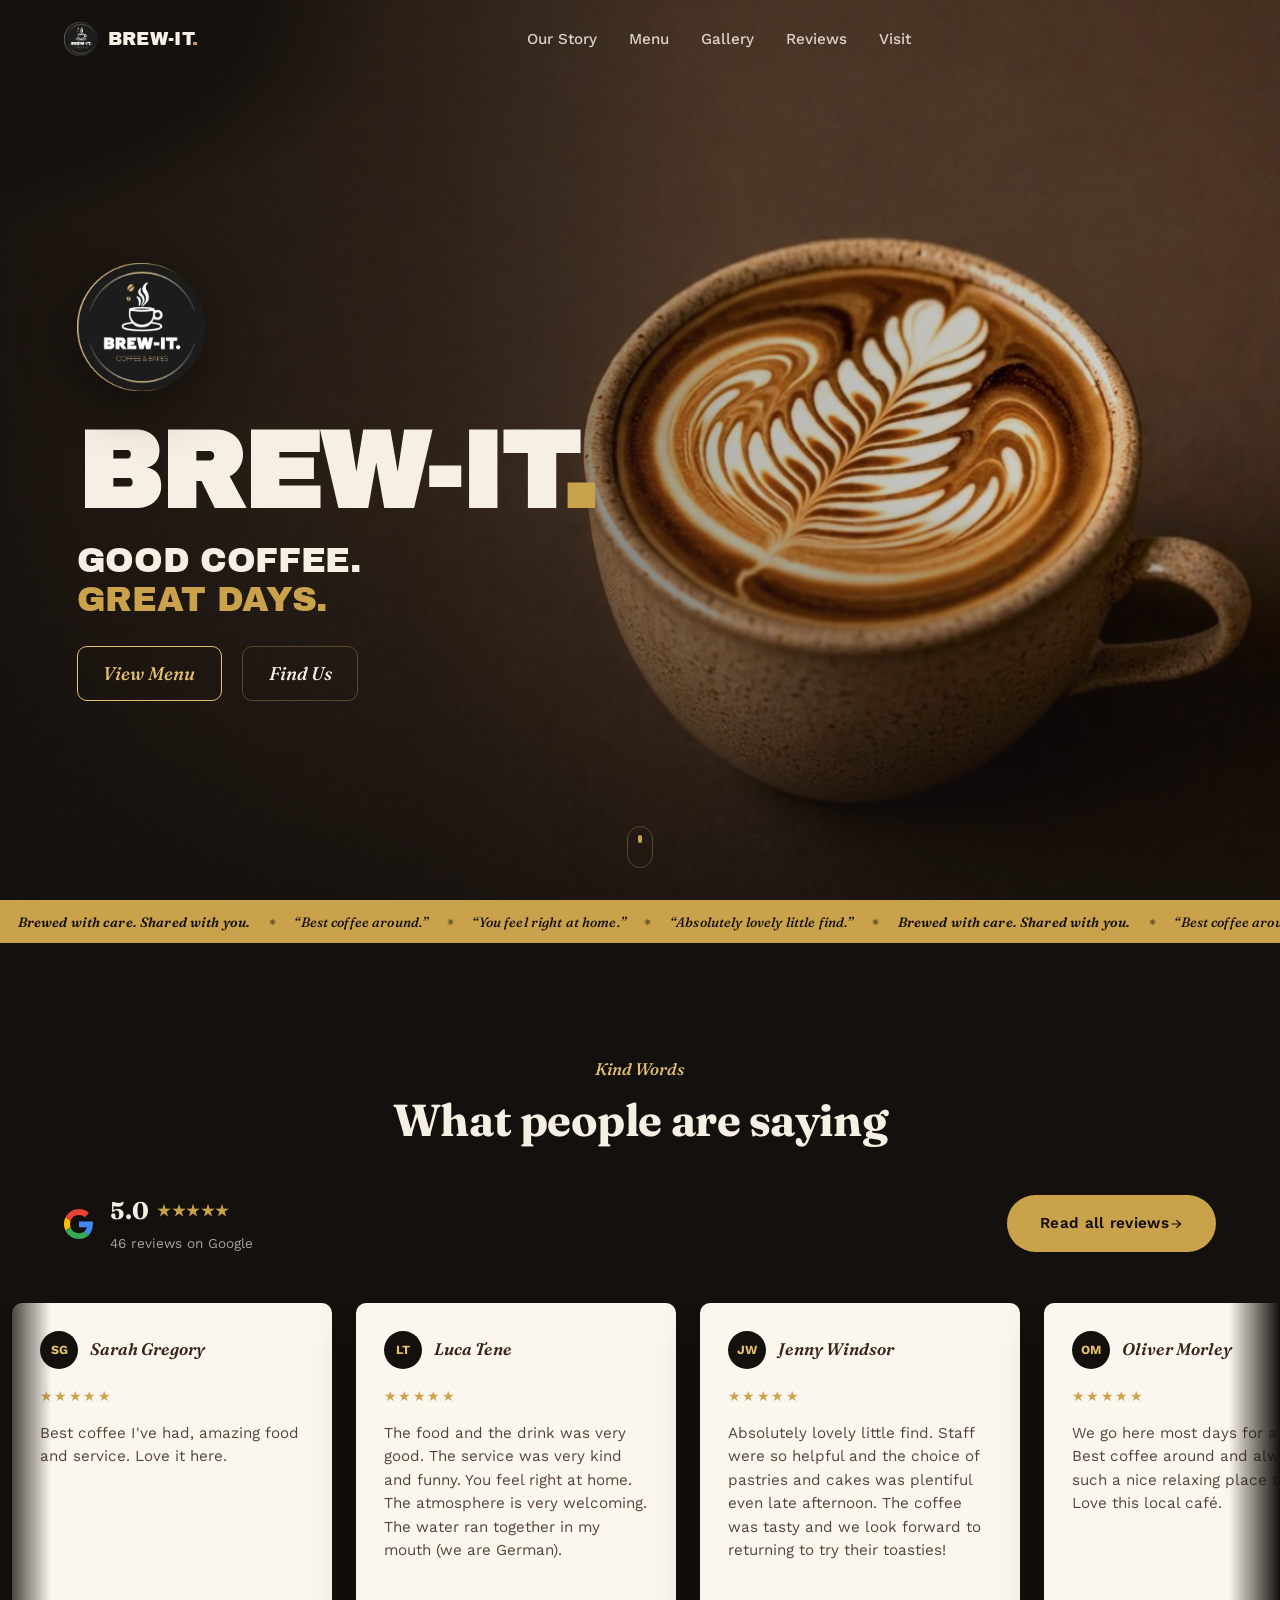
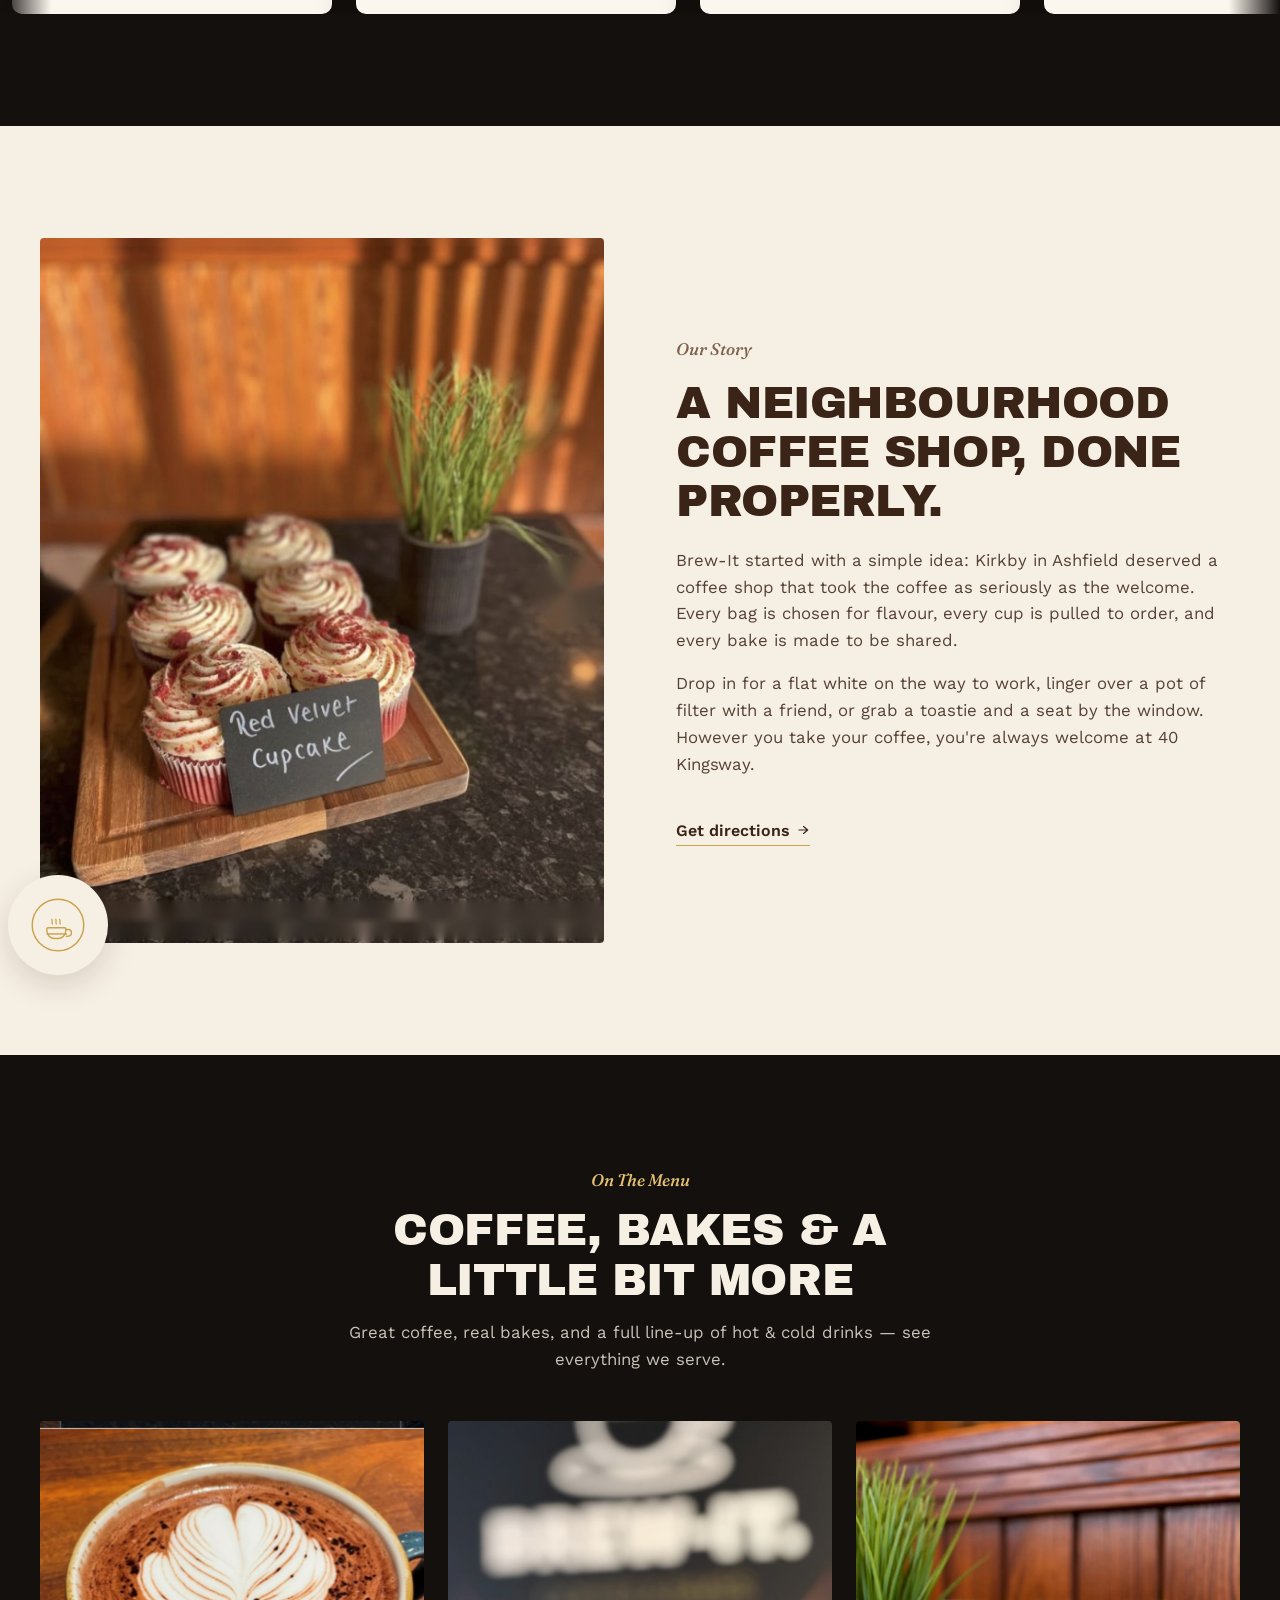
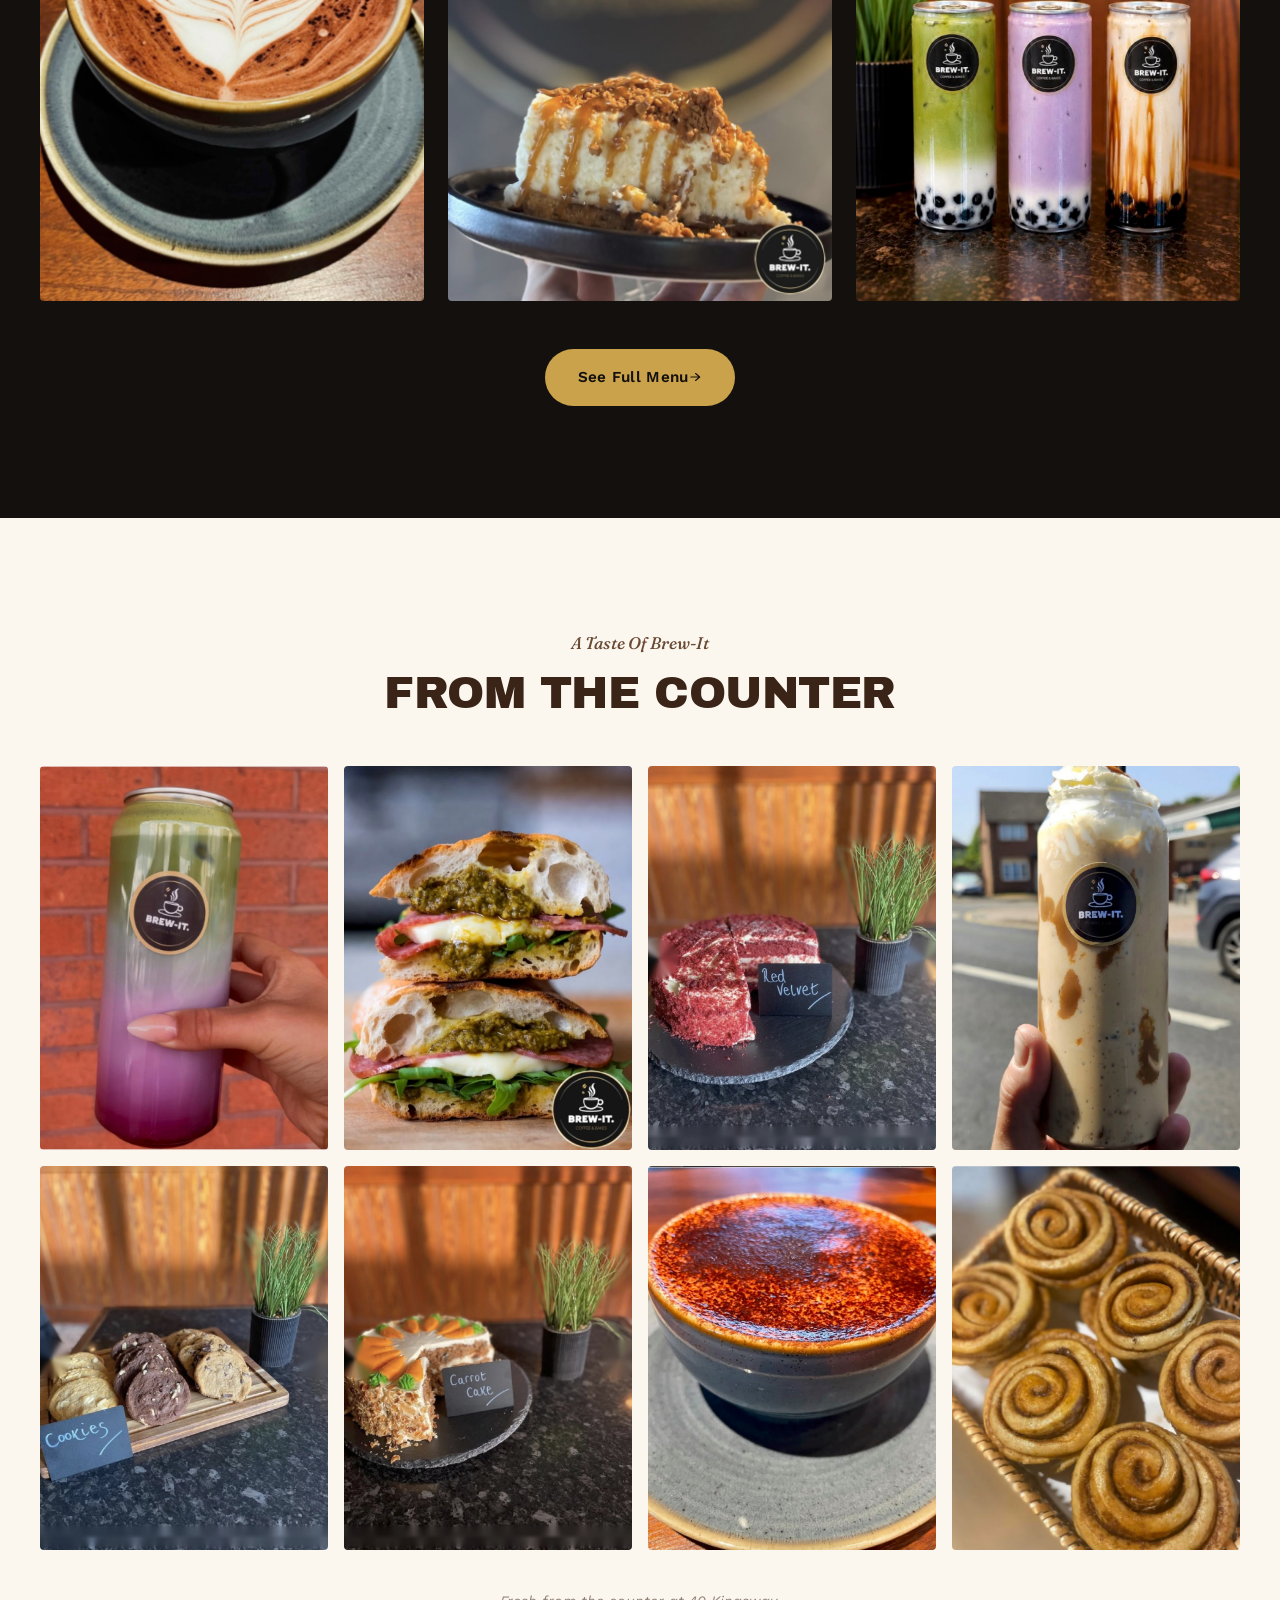
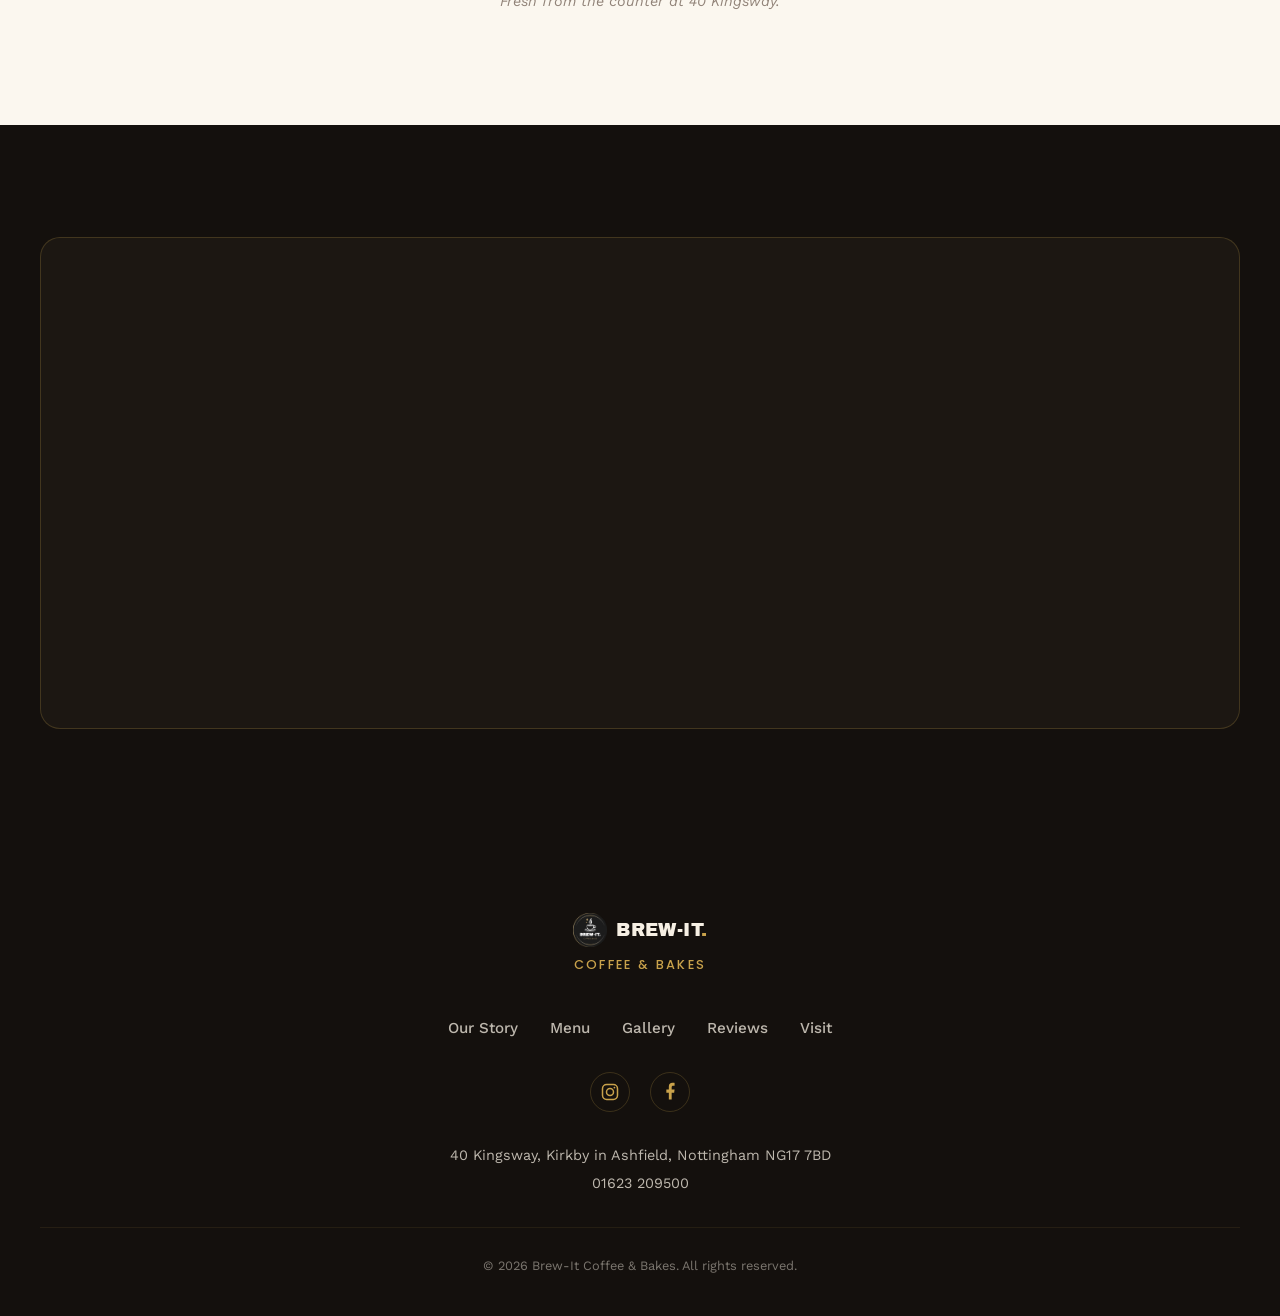
==== commit 0a7c2cfc: "Add two more gallery photos and switch to a uniform grid Two unused product photos (coffee, cinnamon" ====
--- a/index.html
+++ b/index.html
@@ -339,6 +339,12 @@
       <figure class="g-item">
         <img src="assets/images/photos/gallery-6.jpg" alt="Whole carrot cake with toasted almonds and icing" loading="lazy" />
       </figure>
+      <figure class="g-item">
+        <img src="assets/images/photos/menu-coffee.jpg" alt="Black coffee with a rich crema in a speckled cup and saucer" loading="lazy" />
+      </figure>
+      <figure class="g-item">
+        <img src="assets/images/photos/menu-bakes.jpg" alt="Tray of freshly baked cinnamon rolls" loading="lazy" />
+      </figure>
     </div>
     <p class="menu-note">Fresh from the counter at 40 Kingsway.</p>
   </section>
--- a/css/style.css
+++ b/css/style.css
@@ -415,13 +415,12 @@
 .gallery { background: var(--cream-2); padding: 7rem 1.5rem; }
 .gallery-grid {
   max-width: var(--container); margin: 0 auto;
-  columns: 3; column-gap: 1rem;
+  display: grid; grid-template-columns: repeat(4, 1fr); gap: 1rem;
 }
 .g-item {
-  break-inside: avoid; margin-bottom: 1rem;
-  overflow: hidden; border-radius: var(--radius);
-}
-.g-item img { width: 100%; height: auto; display: block; transition: transform .5s var(--ease); }
+  overflow: hidden; border-radius: var(--radius); aspect-ratio: 3 / 4;
+}
+.g-item img { width: 100%; height: 100%; display: block; object-fit: cover; transition: transform .5s var(--ease); }
 .g-item:hover img { transform: scale(1.06); }
 
 /* ---------- Reviews ---------- */
@@ -586,7 +585,7 @@
 @media (max-width: 1024px) {
   .value-grid { grid-template-columns: repeat(3, 1fr); }
   .value-grid li:nth-child(4), .value-grid li:nth-child(5) { grid-column: span 1; }
-  .gallery-grid { columns: 2; }
+  .gallery-grid { grid-template-columns: repeat(2, 1fr); }
 }
 
 @media (max-width: 860px) {
@@ -615,7 +614,7 @@
 }
 
 @media (max-width: 600px) {
-  .gallery-grid { columns: 1; }
+  .gallery-grid { grid-template-columns: repeat(2, 1fr); gap: .6rem; }
   .hero-content { padding-top: 7rem; }
   .story, .menu, .gallery, .visit { padding: 4.5rem 1.25rem; }
   .full-menu { padding: .5rem 1.25rem 4.5rem; }
